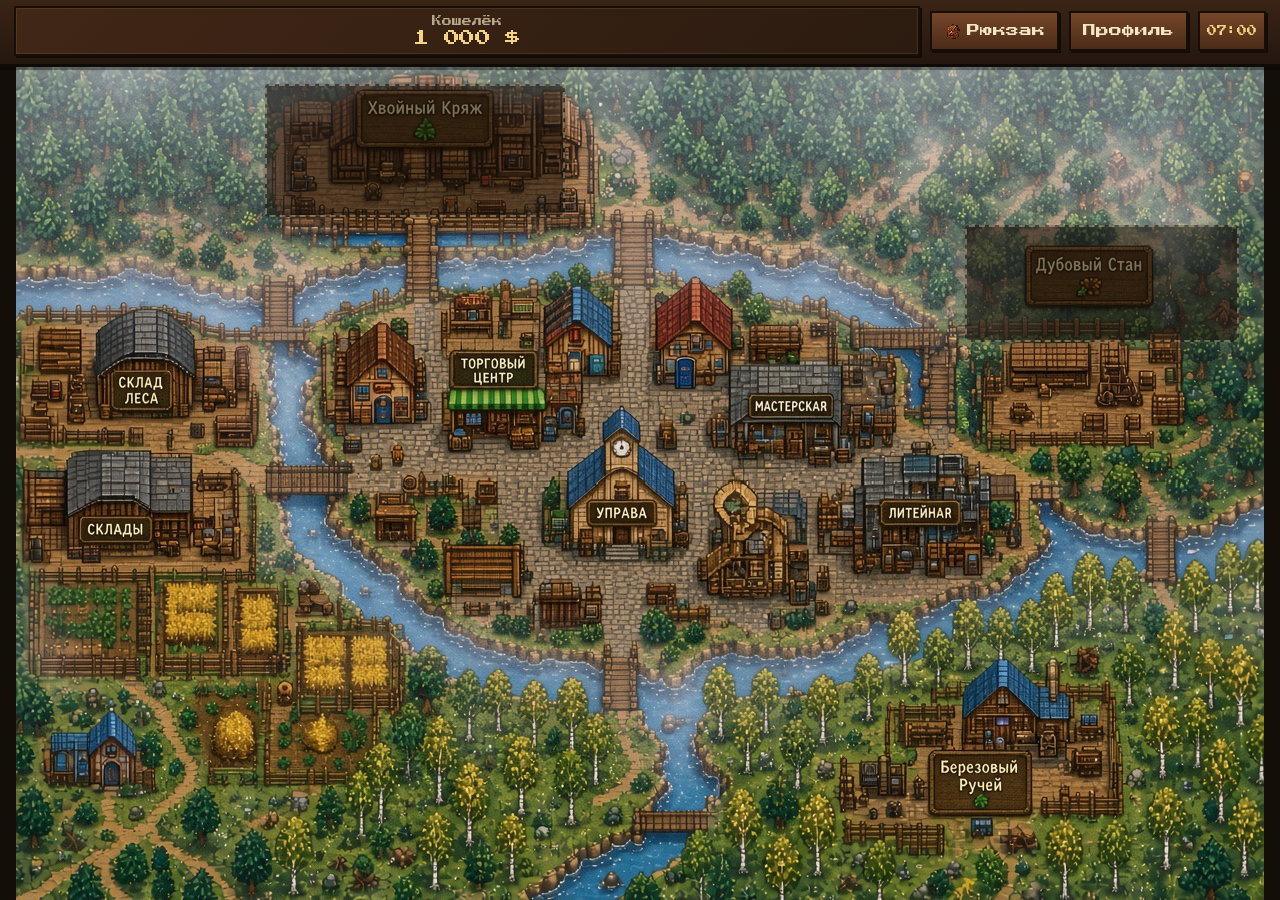
==== game.html @ 9444b5e1 "Add files via upload" ====
<!DOCTYPE html>
<html lang="ru">
<head>
  <meta charset="utf-8">
  <meta name="viewport" content="width=device-width, initial-scale=1, viewport-fit=cover">
  <meta name="theme-color" content="#0b140e">
  <link rel="stylesheet" href="style.css">
  <title>Карта — Timber Town</title>
  <style>
    /* Карта всегда вписывается в доступную область экрана без прокрутки.
       #world сохраняет aspect-ratio 3:2, а координаты hotspot масштабируются вместе с ним. */
    body[data-screen="map"] #map {
      overflow: hidden;
      padding: 0;
      min-width: 0;
      min-height: 0;
    }

    body[data-screen="map"] #world {
      width: min(100%, calc(100cqh * 1.5));
      height: auto;
      max-width: none;
      max-height: none;
      flex: 0 0 auto;
      aspect-ratio: 3 / 2;
    }

    body[data-screen="map"] #world img {
      object-fit: contain;
    }

    body[data-screen="map"] #world a {
      -webkit-tap-highlight-color: transparent;
      touch-action: manipulation;
    }

    body[data-screen="map"] #world a:focus-visible {
      outline: 3px solid var(--gold);
      outline-offset: 2px;
      z-index: 2;
    }

    /* Заблокированные локации: клик доходит до обработчика,
       но визуально помечены как недоступные. */
    #world a[data-spot="pine"],
    #world a[data-spot="oak"] {
      pointer-events: auto;
      cursor: not-allowed;
    }

    /* Оверлей «Закрыто» — не перехватывает клики, но визуально
       предупреждает, что локация недоступна. */
    #world a[data-spot="pine"]::after,
    #world a[data-spot="oak"]::after {
      content: "";
      position: absolute;
      inset: 0;
      display: flex;
      align-items: center;
      justify-content: center;
      font-family: var(--pixel);
      color: var(--cream);
      background: rgba(20, 14, 9, 0.55);
      border: 2px dashed rgba(244, 231, 200, 0.35);
      border-radius: 4px;
      text-shadow: 0 1px 0 var(--ink), 0 0 6px rgba(0, 0, 0, 0.8);
      pointer-events: none;
    }

    #world a[data-spot="pine"]:focus-visible::after,
    #world a[data-spot="oak"]:focus-visible::after {
      background: rgba(20, 14, 9, 0.72);
      border-color: var(--gold);
    }
  </style>
</head>
<body data-screen="map">
  <header id="hud">
    <p id="wallet"><span>Кошелёк</span> <data id="money" value="1000">1 000$</data></p>
    <button type="button" id="open-inventory" aria-haspopup="dialog" aria-controls="inventory"><img class="hud-icon" src="Backpack.jpeg" alt="" aria-hidden="true" onerror="this.hidden=true"> <span>Рюкзак</span></button>
    <a href="profile.html" id="open-profile">Профиль</a>
    <p id="clock"><time id="game-time" datetime="07:00">07:00</time></p>
  </header>
  <div id="toasts" aria-live="polite"></div>
  <template id="toast-template">
    <article class="toast" data-type="good">
      <p class="toast-text"></p>
      <button type="button" class="toast-close">Закрыть</button>
    </article>
  </template>
  <div id="processing" hidden role="alertdialog" aria-modal="true" aria-labelledby="processing-title">
    <p id="processing-title">Обработка...</p>
    <p id="processing-action"></p>
    <p id="processing-warning">НЕ ВЫХОДИТЕ ИЗ ИГРЫ, ПОКА ИДЁТ ОБРАБОТКА, ИНАЧЕ ДЕЙСТВИЕ НЕ СОХРАНИТСЯ</p>
  </div>
  <dialog id="inventory" aria-labelledby="inventory-title">
    <h2 id="inventory-title">Рюкзак</h2>
    <p id="inventory-empty">Пусто. Топоры продают в торговом центре.</p>
    <ul id="inventory-list"></ul>
    <button type="button" id="close-inventory">Закрыть</button>
  </dialog>
  <template id="axe-stack">
    <li data-rarity="" data-durability="">
      <span class="axe-name"></span>
      <span class="axe-count"></span>
      <span class="axe-durability"></span>
    </li>
  </template>
  <main id="map" aria-label="Тимбер-Таун">
    <h1 hidden>Тимбер-Таун</h1>
    <p id="period" data-period="dawn" hidden>Рассвет. День <data id="day" value="1">1</data>.</p>
    <figure id="world">
      <img id="map-dawn" src="World_map_Sunrise.jpeg" alt="Карта Тимбер-Тауна на рассвете">
      <img id="map-day" src="World_map_day.jpeg" alt="Карта Тимбер-Тауна днём" hidden>
      <img id="map-dusk" src="World_map_Sunset.jpeg" alt="Карта Тимбер-Тауна на закате" hidden>
      <img id="map-night" src="World_map_Night.jpeg" alt="Карта Тимбер-Тауна ночью" hidden>
      <a href="#" tabindex="0" aria-disabled="true" aria-label="Хвойный Кряж — закрытая территория" data-spot="pine" style="left:20%;top:2%;width:24%;height:16%"></a>
      <a href="#" tabindex="0" aria-disabled="true" aria-label="Дубовый Стан — закрытая территория" data-spot="oak" style="left:76%;top:19%;width:22%;height:14%"></a>
      <a href="sklad-lesa.html" aria-label="Склад леса" data-spot="yard" style="left:1%;top:32%;width:18%;height:16%"></a>
      <a href="sklad.html" aria-label="Склады" data-spot="wh" style="left:1%;top:51%;width:18%;height:16%"></a>
      <a href="shop.html" aria-label="Торговый центр" data-spot="shop" style="left:31%;top:33%;width:17%;height:16%"></a>
      <a href="uprava.html" aria-label="Управа" data-spot="hall" style="left:43%;top:49%;width:16%;height:18%"></a>
      <a href="master.html" aria-label="Мастерская" data-spot="ws" style="left:59%;top:35%;width:18%;height:14%"></a>
      <a href="liteynaya.html" aria-label="Литейная" data-spot="fn" style="left:71%;top:49%;width:18%;height:15%"></a>
      <a href="sawmill.html" aria-label="Берёзовый Ручей" data-spot="birch" style="left:70%;top:73%;width:22%;height:17%"></a>
    </figure>
  </main>
  <script src="https://telegram.org/js/telegram-web-app.js"></script>
  <script src="game.js" defer></script>
  <script>
    (() => {
      'use strict';

      // Заблокированные локации: перехватываем клик и показываем
      // понятный toast вместо перехода. Никакой навигации не происходит.
      document.addEventListener('click', event => {
        const locked = event.target.closest('#world a[aria-disabled="true"]');
        if (!locked) return;

        event.preventDefault();

        const label = locked.getAttribute('aria-label')
          || 'Эта локация закрыта.';
        window.TimberTown?.notify?.(label, 'error');
      });
    })();
  </script>
</body>
</html>
---- style.css ----
@import url("https://fonts.googleapis.com/css2?family=Press+Start+2P&family=Russo+One&display=swap");

:root {
  --ink: #140e09;
  --wood: #6b3e22;
  --wood-deep: #3a2415;
  --gold: #e2b657;
  --gold-light: #f4d382;
  --gold-deep: #a8853a;
  --gold-wash: rgba(226, 182, 87, 0.18);
  --cream: #f4e7c8;
  --cream-muted: #b8a98a;
  --cream-soft: #d8c9a8;
  --moss: #2f6b45;
  --moss-light: #6fbf8a;
  --common: #8a9ba8;
  --danger: #9d332c;
  --danger-ink: #e7b2ad;
  --danger-wash: rgba(157, 51, 44, 0.18);
  --rare: #3d6fbf;
  --mythic: #7a4ea3;
  --line: #2a1c12;
  --line-strong: #4a3526;
  --moss-wash: color-mix(in srgb, var(--moss) 45%, transparent);
  --cream-line: color-mix(in srgb, var(--cream) 45%, transparent);
  --scrim: color-mix(in srgb, var(--ink) 82%, transparent);
  --wood-scrim: color-mix(in srgb, var(--wood-deep) 94%, transparent);
  --pixel: "Press Start 2P", "Russo One", sans-serif;
  --ui: "Russo One", "Press Start 2P", sans-serif;
  --font-ui: "Russo One", "Press Start 2P", sans-serif;
  --fs-tiny: 10px;
  --fs-small: 12px;
  --r-sm: 6px;
  --r-md: 10px;
  --r-lg: 16px;
  --r-pill: 999px;
  --s1: 8px;
  --s2: 16px;
  --s3: 24px;
  --s4: 32px;
  --hit: 44px;
  --stroke: 3px;
  --offset: 4px;
}

*,
*::before,
*::after {
  box-sizing: border-box;
}

[hidden] {
  display: none !important;
}

html,
body {
  margin: 0;
  min-height: 100%;
  background: var(--ink);
  color: var(--cream);
  font-family: var(--pixel);
  font-size: 11px;
  line-height: 1.7;
}

img {
  image-rendering: pixelated;
  image-rendering: crisp-edges;
}

a {
  color: var(--cream);
}

button,
input,
a {
  font: inherit;
}

button,
.btn,
#play {
  min-height: 2.75rem;
  border: 3px solid var(--ink);
  background: var(--wood);
  color: var(--cream);
  box-shadow: 4px 4px 0 var(--ink);
  padding: 0.45rem 0.8rem;
  text-decoration: none;
  display: inline-flex;
  align-items: center;
  justify-content: center;
  gap: 0.4rem;
  text-align: center;
  line-height: 1.35;
  cursor: pointer;
  touch-action: manipulation;
  -webkit-tap-highlight-color: transparent;
  transition: transform 140ms ease, filter 160ms ease, background-color 180ms ease, box-shadow 140ms ease;
}

button:active:not(:disabled),
#play:active {
  transform: translate(2px, 2px);
  box-shadow: 2px 2px 0 var(--ink);
}

button:disabled {
  opacity: 0.45;
  cursor: not-allowed;
}

button:not(:disabled),
.btn,
#play {
  -webkit-tap-highlight-color: transparent;
  touch-action: manipulation;
}

button:focus-visible,
a:focus-visible,
input:focus-visible,
#world a:focus-visible {
  outline: var(--stroke) solid var(--gold);
  outline-offset: 2px;
}

#world a:focus-visible {
  background: color-mix(in srgb, var(--gold) 28%, transparent);
}

#play,
#hire,
#zone-buy-yes,
#upgrade-machine,
#pay-tax,
#sell-planks,
#start-machine,
#pay-delivery,
#stamp,
[id^="buy-"] {
  background: var(--gold);
  color: var(--ink);
}

#reset-progress,
#reset-yes,
#fire-yes,
.fire-worker,
#repair-machine {
  background: var(--danger);
  color: var(--cream);
}

input[type="number"] {
  min-height: 2.75rem;
  width: 100%;
  border: 3px solid var(--ink);
  background: var(--ink);
  color: var(--cream);
  padding: 0.4rem 0.7rem;
}

h1,
h2,
#tip,
#processing-title {
  font-family: var(--pixel);
  font-weight: 400;
  letter-spacing: 0;
}

h1 {
  margin: 0;
  font-size: 14px;
  line-height: 1.6;
  color: var(--gold);
}

h2 {
  margin: 0;
  font-size: 11px;
  line-height: 1.7;
  color: var(--gold);
}

p {
  margin: 0;
}

data {
  color: var(--gold);
}

/* === Скины работников === */
.worker-portrait {
  display: block;
  width: 64px;
  height: 64px;
  object-fit: cover;
  object-position: center;
  background: var(--wood-deep);
  border: 2px solid var(--ink);
  border-radius: var(--s1);
  flex-shrink: 0;
  image-rendering: pixelated;
  image-rendering: crisp-edges;
}

.worker-portrait.small {
  width: 48px;
  height: 48px;
}

.worker-portrait.img-fallback {
  image-rendering: auto;
}

/* === Иконки топоров === */
.axe-icon {
  display: inline-block;
  width: 32px;
  height: 32px;
  object-fit: contain;
  object-position: center;
  image-rendering: pixelated;
  image-rendering: crisp-edges;
  flex-shrink: 0;
  vertical-align: middle;
}

.axe-icon.small {
  width: 20px;
  height: 20px;
}

.axe-icon.img-fallback {
  image-rendering: auto;
}

/* Рюкзак */
#inventory-list {
  display: flex;
  flex-direction: column;
  gap: 0.5rem;
  margin: 0;
  padding: 0;
  list-style: none;
}

#inventory-list > li {
  display: flex;
  align-items: center;
  gap: 10px;
  padding: 0.5rem 0.7rem;
  background: var(--ink);
  border: 2px solid var(--wood);
  border-radius: var(--s1);
}

#inventory-list > li > .axe-name {
  flex: 1 1 auto;
}

#inventory-list > li > .axe-count,
#inventory-list > li > .axe-durability {
  color: var(--gold);
  font-size: 0.9em;
  white-space: nowrap;
}

/* Каталог магазина */
#axe-catalog > li {
  display: grid;
  grid-template-columns: 56px 1fr;
  grid-template-areas:
    "icon name"
    "icon desc"
    "btn  btn";
  gap: 6px 12px;
  align-items: start;
}

#axe-catalog > li > .axe-icon {
  grid-area: icon;
  width: 56px;
  height: 56px;
  align-self: start;
}

#axe-catalog > li > h2 {
  grid-area: name;
  margin: 0;
}

#axe-catalog > li > p {
  grid-area: desc;
  margin: 0;
}

#axe-catalog > li > button {
  grid-area: btn;
  justify-self: start;
}

/* Мастерская: сломанные топоры */
#broken-axes > li {
  display: grid;
  grid-template-columns: 40px 1fr auto;
  grid-template-areas:
    "icon name  btn"
    "icon owner btn";
  gap: 4px 12px;
  align-items: center;
}

#broken-axes > li > .axe-icon {
  grid-area: icon;
  width: 40px;
  height: 40px;
}

#broken-axes > li > .axe-name {
  grid-area: name;
  margin: 0;
}

#broken-axes > li > .axe-owner {
  grid-area: owner;
  margin: 0;
  color: var(--cream-muted);
  font-size: 0.85em;
}

#broken-axes > li > .repair-axe {
  grid-area: btn;
  align-self: center;
}

/* Топор в карточке работника */
#profile-crew .worker-axe {
  display: flex;
  align-items: center;
  gap: 6px;
  margin: 0;
}

/* === Статистика: единые карточки ===
   Inline в uprava.html / sklad.html переопределяют flex-базис и размер
   шрифта для своих секций — это ожидаемо. */
.stat-row {
  display: flex;
  flex-wrap: wrap;
  gap: 8px;
}

.stat {
  flex: 1 1 calc(33% - 6px);
  min-width: 110px;
  padding: 10px 12px;
  background: rgba(0, 0, 0, 0.28);
  border: 1px solid var(--line);
  border-left: 3px solid var(--gold);
  border-radius: var(--s1);
}

.stat-label {
  display: block;
  font-size: 0.7em;
  letter-spacing: 0.04em;
  text-transform: uppercase;
  color: var(--cream-muted);
  line-height: 1.3;
}

.stat-value {
  display: block;
  margin-top: 4px;
  font-family: var(--pixel);
  font-size: 14px;
  color: var(--gold);
  line-height: 1.2;
}

/* === Брёвна по качеству === */
#log-piles {
  display: flex;
  flex-direction: column;
  gap: 6px;
  margin: 0;
  padding: 0;
  list-style: none;
}

#log-piles li {
  display: flex;
  justify-content: space-between;
  align-items: center;
  padding: 0.4rem 0.7rem;
  background: rgba(0, 0, 0, 0.28);
  border: 1px solid var(--line);
  border-left: 3px solid var(--line-strong);
  border-radius: var(--s1);
  font-size: 0.9em;
}

#log-piles li:nth-child(1) { border-left-color: #6b7a5e; }
#log-piles li:nth-child(2) { border-left-color: var(--common); }
#log-piles li:nth-child(3) { border-left-color: var(--moss-light); }
#log-piles li:nth-child(4) { border-left-color: var(--rare); }
#log-piles li:nth-child(5) { border-left-color: var(--gold); }

.quality-odds,
.axe-choices {
  margin: 0;
  padding: 0;
  list-style: none;
}

#hud {
  position: sticky;
  top: 0;
  z-index: 20;
  display: flex;
  flex-wrap: nowrap;
  align-items: center;
  gap: clamp(3px, 0.7vw, 8px);
  min-height: 54px;
  padding: max(0.32rem, env(safe-area-inset-top)) 0.42rem 0.32rem;
  background: var(--wood-deep);
  box-shadow: 0 4px 0 var(--ink);
}

#hud p {
  margin: 0;
  font-size: 10px;
  line-height: 1.6;
  white-space: nowrap;
}

#wallet {
  display: flex;
  flex: 1 1 auto;
  align-items: center;
  justify-content: space-between;
  gap: clamp(4px, 1vw, 10px);
  min-width: 0;
  overflow: hidden;
  padding: 0.3rem 0.48rem;
  border: 2px solid var(--ink);
  font-size: clamp(8px, 2.2vw, 10px);
  line-height: 1.1;
  white-space: nowrap;
}

#wallet > span {
  flex: 0 0 auto;
  color: var(--cream-muted);
}

#money {
  display: inline-block;
  flex: 0 1 auto;
  min-width: 0;
  overflow: visible;
  font-size: clamp(10px, 3.1vw, 15px);
  line-height: 1.1;
  text-align: right;
  white-space: nowrap;
  letter-spacing: -0.035em;
}

#open-inventory,
#open-profile {
  display: inline-flex;
  flex: 0 0 auto;
  align-items: center;
  justify-content: center;
  gap: 4px;
  min-height: 42px;
  height: 42px;
  border: var(--stroke) solid var(--ink);
  background: var(--wood);
  color: var(--cream);
  box-shadow: 3px 3px 0 var(--ink);
  padding: 0.25rem 0.45rem;
  text-decoration: none;
  font-size: clamp(8px, 2.1vw, 10px);
  line-height: 1.15;
  vertical-align: middle;
  white-space: nowrap;
}

#open-profile { align-self: center; text-align: center; }
.hud-icon { width: 19px; height: 19px; object-fit: contain; image-rendering: pixelated; flex: 0 0 auto; }
#open-inventory > span, #open-profile { transform: none; }
#clock { flex: 0 0 auto; min-width: 48px; text-align: center; }

#clock {
  padding: 0.35rem 0.4rem;
  border: 2px solid var(--ink);
  font-family: var(--pixel);
  font-size: 0.5rem;
  line-height: 1.45;
  text-align: right;
}

#boot {
  position: relative;
  min-height: 100dvh;
}

#boot h1 {
  position: absolute;
  width: 1px;
  height: 1px;
  overflow: hidden;
  clip: rect(0 0 0 0);
}

#boot-art {
  position: absolute;
  inset: 0;
  width: 100%;
  height: 100%;
  object-fit: cover;
  object-position: center 35%;
}

body[data-screen="boot"]::after {
  content: "";
  position: fixed;
  z-index: 1;
  right: 0;
  bottom: 0;
  left: 0;
  height: calc(8.6rem + env(safe-area-inset-bottom));
  background: var(--wood-scrim);
}

#load-bar,
#tip,
#play {
  position: fixed;
  z-index: 2;
  left: 50%;
  width: min(28rem, calc(100% - 32px));
  translate: -50% 0;
}

#play:active {
  translate: calc(-50% + 2px) 2px;
  transform: none;
}

#load-bar {
  bottom: calc(7.5rem + env(safe-area-inset-bottom));
  height: 1rem;
  border: 3px solid var(--ink);
  background: var(--ink);
  appearance: none;
}

#load-bar::-webkit-progress-bar {
  background: var(--ink);
}

#load-bar::-webkit-progress-value {
  background: var(--gold);
}

#load-bar::-moz-progress-bar {
  background: var(--gold);
}

#tip {
  bottom: calc(4.6rem + env(safe-area-inset-bottom));
  margin: 0;
  font-size: 10px;
  line-height: 1.7;
  text-align: center;
}

#play {
  bottom: calc(0.8rem + env(safe-area-inset-bottom));
}

body[data-screen="map"] {
  height: 100dvh;
  overflow: hidden;
  display: flex;
  flex-direction: column;
}

body[data-screen="map"] #map {
  position: relative;
  container-type: size;
  flex: 1;
  min-height: 0;
  display: flex;
  align-items: center;
  justify-content: center;
  margin: 0;
  background: var(--ink);
}

#world {
  position: relative;
  aspect-ratio: 3 / 2;
  width: min(100%, calc(100cqh * 3 / 2));
  margin: 0;
}

#world img {
  position: absolute;
  inset: 0;
  width: 100%;
  height: 100%;
  object-fit: contain;
}

#world a {
  position: absolute;
  display: block;
}

body[data-screen="map"] #toasts,
body[data-screen="map"] #processing,
body[data-screen="map"] #inventory {
  z-index: 30;
}

main:not(#boot):not(#map) {
  display: flex;
  flex-direction: column;
  width: min(72rem, 100%);
  margin: 0 auto;
  padding-bottom: max(1.5rem, env(safe-area-inset-bottom));
}

main:not(#boot):not(#map) > img {
  order: -1;
  width: 100%;
  height: min(46vw, 22rem);
  object-fit: cover;
  object-position: center;
  border-bottom: 4px solid var(--ink);
}

main:not(#boot):not(#map) > p:first-child {
  display: flex;
  align-items: center;
  gap: 0.75rem;
  padding: 0.75rem;
  background: var(--wood-deep);
  border-bottom: 4px solid var(--ink);
}

main:not(#boot):not(#map) > p:first-child a,
main:not(#boot):not(#map) nav a,
#crew a {
  color: var(--cream);
  text-decoration: none;
  border: 3px solid var(--ink);
  background: var(--wood);
  box-shadow: 4px 4px 0 var(--ink);
  padding: 0.45rem 0.7rem;
}

main:not(#boot):not(#map) > h1 {
  padding: 0.8rem 0.75rem 0;
}

main:not(#boot):not(#map) > nav {
  display: flex;
  flex-wrap: wrap;
  gap: 0.5rem;
  padding: 0.75rem;
}

main:not(#boot):not(#map) > p:not(:first-child),
main:not(#boot):not(#map) > section:not([hidden]),
main:not(#boot):not(#map) > form,
main:not(#boot):not(#map) > ul,
main:not(#boot):not(#map) > table,
main:not(#boot):not(#map) > button {
  margin: 0 0.75rem 0.75rem;
}

main section:not([hidden]) {
  display: flex;
  flex-direction: column;
  gap: 0.7rem;
  padding: 0.85rem;
  background: var(--wood-deep);
  border: 3px solid var(--ink);
}

/* Заголовок секции с тонкой золотой линией-разделителем */
main section:not([hidden]) > h2 {
  padding-bottom: 8px;
  border-bottom: 1px dashed var(--cream-line);
  margin-bottom: 2px;
}

main section:not([hidden]) button,
main form button,
#axe-catalog button {
  align-self: flex-start;
}

#axe-catalog,
#broken-axes,
#crew-list,
#profile-crew,
#chance-list,
#hired-list {
  display: flex;
  flex-direction: column;
  gap: 0.6rem;
  margin: 0;
  padding: 0;
  list-style: none;
}

#axe-catalog > li,
#broken-axes > li,
#crew-list > li,
#profile-crew > li,
#chance-list > li {
  padding: 0.75rem;
  background: var(--ink);
  border: 3px solid var(--ink);
  outline: 2px solid var(--wood);
}

#axe-catalog h2 {
  margin-bottom: 0.35rem;
}

#axe-catalog li[data-rarity="rare"] h2 {
  color: var(--rare);
}

#axe-catalog li[data-rarity="mythic"] h2 {
  color: var(--mythic);
}

#axe-catalog li[data-rarity="legendary"] h2 {
  color: var(--gold);
}

#zone-grid {
  display: grid;
  grid-template-columns: repeat(7, minmax(0, 1fr));
  gap: 0.3rem;
}

#zone-grid button {
  min-height: 2.5rem;
  padding: 0;
  box-shadow: none;
  background: transparent;
  border: 2px solid var(--cream-line);
  color: var(--cream);
  font-size: 0.75rem;
}

#zone-grid button[data-owned="true"] {
  background: var(--moss-wash);
  border-color: var(--moss);
  opacity: 1;
}

#machine-tiers {
  width: calc(100% - 1.5rem);
  border-collapse: collapse;
  font-size: 0.85rem;
}

#machine-tiers th,
#machine-tiers td {
  border: 2px solid var(--ink);
  padding: 0.35rem;
  text-align: left;
  background: var(--wood-deep);
}

#machine-tiers caption {
  caption-side: bottom;
  padding-top: 0.4rem;
  text-align: left;
  color: var(--gold);
  font-family: var(--pixel);
  font-size: 0.55rem;
}

#machine-queue {
  margin: 0;
  padding: 0;
  list-style: none;
  display: flex;
  flex-direction: column;
  gap: 0.45rem;
}

dialog {
  width: min(26rem, calc(100% - 1.5rem));
  max-height: calc(100dvh - 1rem);
  overflow-y: auto;
  border: 4px solid var(--ink);
  background: var(--wood-deep);
  color: var(--cream);
  padding: 1rem;
  scrollbar-width: thin;
  scrollbar-color: var(--wood) rgba(0, 0, 0, 0.3);
}

dialog::-webkit-scrollbar {
  width: 8px;
}

dialog::-webkit-scrollbar-track {
  background: rgba(0, 0, 0, 0.3);
  border-radius: 4px;
}

dialog::-webkit-scrollbar-thumb {
  background: var(--wood);
  border-radius: 4px;
}

dialog::backdrop {
  background: var(--scrim);
}

dialog h2 {
  margin-bottom: 0.7rem;
}

dialog button + button,
dialog p + button {
  margin-top: 0.55rem;
}

/* Анимация появления диалогов */
@keyframes dialog-pop-in {
  from {
    opacity: 0;
    transform: scale(0.94) translateY(6px);
  }
  to {
    opacity: 1;
    transform: scale(1) translateY(0);
  }
}

dialog[open] {
  animation: dialog-pop-in 200ms cubic-bezier(0.2, 0.8, 0.2, 1);
}

#processing:not([hidden]) {
  position: fixed;
  inset: 0;
  z-index: 50;
  display: flex;
  flex-direction: column;
  align-items: center;
  justify-content: center;
  gap: 0.8rem;
  padding: 1.5rem;
  background: var(--scrim);
  text-align: center;
}

#processing-title {
  color: var(--gold);
  font-size: 0.7rem;
}

#processing-warning {
  max-width: 22rem;
  color: var(--danger-ink);
  font-family: var(--pixel);
  font-size: 0.58rem;
  line-height: 1.7;
}

#toasts {
  position: fixed;
  top: calc(4.2rem + env(safe-area-inset-top, 0px));
  left: 0;
  right: 0;
  z-index: 40;
  display: flex;
  flex-direction: column;
  align-items: center;
  gap: 0.45rem;
  padding: 0 0.75rem;
  pointer-events: none;
}

.toast {
  pointer-events: auto;
  width: min(28rem, 100%);
  border: 4px solid var(--ink);
  background: var(--moss);
  padding: 0.7rem 0.8rem;
  text-align: left;
  box-shadow: none;
  animation: toast-slide-in 220ms cubic-bezier(0.2, 0.8, 0.2, 1);
}

.toast[data-type="bad"],
.toast[data-type="error"] {
  background: var(--danger);
}

@keyframes toast-slide-in {
  from {
    opacity: 0;
    transform: translateY(-12px) scale(0.96);
  }
  to {
    opacity: 1;
    transform: translateY(0) scale(1);
  }
}

progress.worker-carry {
  width: 100%;
  height: 0.7rem;
  border: 2px solid var(--ink);
  background: var(--ink);
}

progress.worker-carry::-webkit-progress-value {
  background: var(--moss);
}

progress.worker-carry::-moz-progress-bar {
  background: var(--moss);
}

/* Warehouse and zone-detail UX */
#log-details { margin-top: 10px; padding: 12px; background: rgba(0,0,0,.25); border: 1px solid var(--line-strong); border-radius: var(--r-md); }
#log-details[hidden] { display:none !important; }
#log-details h3 { margin: 10px 0 6px; color: var(--gold-light); font-size: 0.85rem; }
.log-quality-details { display:grid; grid-template-columns:repeat(2,minmax(0,1fr)); gap:6px; list-style:none; margin:0; padding:0; }
.log-quality-details li { display:flex; justify-content:space-between; gap:8px; padding:6px 8px; background:var(--ink); border-radius:4px; }
.log-quality-details data { color:var(--gold); }
.log-details-toggle { display:block; min-height:32px; margin-top:8px; padding:5px 8px; font-size:0.75rem; }
.warehouse-sell-actions { display:flex; flex-wrap:wrap; gap:8px; }
.warehouse-sell-actions button { flex:1 1 130px; }
.zone-detail-dialog { width:min(440px,calc(100% - 22px)); }
.zone-detail-grid { display:grid; grid-template-columns:repeat(2,minmax(0,1fr)); gap:8px; margin:12px 0 16px; }
.zone-detail-grid > div { display:flex; flex-direction:column; gap:4px; min-width:0; padding:10px; background:var(--ink); border:1px solid var(--line-strong); border-radius:var(--r-sm); }
.zone-detail-grid span { color:var(--cream-muted); font-size:0.72rem; }
.zone-detail-grid strong { color:var(--gold-light); font-size:0.9rem; overflow-wrap:anywhere; }
#machine-repair-list { display:flex; flex-direction:column; gap:8px; margin:0; padding:0; list-style:none; }
#machine-repair-list > li { padding:12px; background:var(--ink); border:1px solid var(--line-strong); border-radius:var(--r-sm); }
#machine-repair-list .empty-note { color:var(--moss-light); }
#machine-repair-list button { margin-top:8px; }
.operator-list { display:flex; flex-direction:column; gap:8px; margin:0; padding:0; list-style:none; }
.operator-card { display:flex; gap:10px; align-items:center; padding:10px; background:var(--ink); border:1px solid var(--line); border-radius:var(--r-sm); }

/* === Hover-эффекты только для десктопа ===
   @media (hover: hover) отсекает тач-устройства, чтобы после
   касания не оставалось «залипшего» :hover. */
@media (hover: hover) {
  button:not(:disabled):hover,
  .btn:hover,
  #play:hover {
    filter: brightness(1.08);
  }

  #world a:hover {
    background: color-mix(in srgb, var(--gold) 18%, transparent);
  }
}

@media (max-width: 500px) {
  #machine-tiers {
    font-size: 0.68rem;
  }

  #machine-tiers th,
  #machine-tiers td {
    padding: 0.22rem;
  }

  #axe-catalog > li {
    grid-template-columns: 44px 1fr;
  }

  #axe-catalog > li > .axe-icon {
    width: 44px;
    height: 44px;
  }

  .stat {
    flex: 1 1 calc(50% - 4px);
  }
}

@media (max-width: 359px) {
  #hud {
    gap: 0.3rem;
    padding-left: 0.3rem;
    padding-right: 0.3rem;
  }

  #hud p {
    font-size: 9px;
  }

  #money {
    font-size: 13px;
  }

  #open-inventory,
  #open-profile {
    padding: 0.3rem 0.45rem;
    font-size: 9px;
    min-height: 2.4rem;
  }

  #clock {
    padding: 0.25rem 0.3rem;
    font-size: 0.45rem;
  }
}

@media (min-width: 800px) {
  main:not(#boot):not(#map) {
    display: grid;
    grid-template-columns: minmax(0, 1.15fr) minmax(20rem, 0.9fr);
    align-items: start;
  }

  main:not(#boot):not(#map) > img {
    position: sticky;
    top: 0;
    height: 100dvh;
    max-height: 100dvh;
    grid-row: 1 / -1;
    border-bottom: 0;
    border-right: 4px solid var(--ink);
  }

  main:not(#boot):not(#map) > p:first-child,
  main:not(#boot):not(#map) > h1,
  main:not(#boot):not(#map) > nav,
  main:not(#boot):not(#map) > p,
  main:not(#boot):not(#map) > section,
  main:not(#boot):not(#map) > form,
  main:not(#boot):not(#map) > ul,
  main:not(#boot):not(#map) > table,
  main:not(#boot):not(#map) > button {
    grid-column: 2;
  }
}

@media (prefers-reduced-motion: reduce) {
  button,
  #play {
    transition: none;
  }

  .toast,
  dialog[open] {
    animation-duration: 0.001ms !important;
  }
  *, *::before, *::after { scroll-behavior: auto !important; transition-duration: 0.001ms !important; }
}

/* === Timber Town UI polish: compact HUD, MMO-style inventory and full-screen map === */
#hud {
  display: grid;
  grid-template-columns: minmax(0, 1fr) auto auto auto;
  gap: clamp(4px, 1.4vw, 10px);
  align-items: center;
  padding: max(6px, env(safe-area-inset-top)) clamp(6px, 2vw, 14px) 8px;
  background: linear-gradient(180deg, #3a2415, #24170f);
  border-bottom: 3px solid #100b07;
  box-shadow: 0 3px 0 rgba(0,0,0,.35);
}
#hud p { margin: 0; }
#wallet {
  display: flex;
  align-items: center;
  justify-content: space-between;
  gap: clamp(4px, 1vw, 10px);
  min-width: 0;
  padding: 7px clamp(6px, 1.6vw, 12px);
  border: 2px solid #160e08;
  background: linear-gradient(135deg, #402716, #2c1b10);
  box-shadow: inset 0 0 0 1px rgba(226,182,87,.12), 2px 2px 0 #120b07;
  font-size: clamp(8px, 2.1vw, 11px) !important;
  line-height: 1.2 !important;
  white-space: nowrap;
}
#money {
  display: inline-block;
  flex: 0 1 auto;
  min-width: 0;
  overflow: visible;
  text-overflow: clip;
  white-space: nowrap;
  font-size: clamp(8px, 2.5vw, 15px);
  line-height: 1.15;
  color: var(--gold-light);
  font-variant-numeric: tabular-nums;
  letter-spacing: -.035em;
}
#open-inventory, #open-profile, #clock {
  min-width: 0;
  min-height: 38px;
  height: auto;
  padding: 6px clamp(5px, 1.5vw, 11px);
  border: 2px solid #160e08;
  background: linear-gradient(180deg, #754628, #4b2b18);
  box-shadow: 2px 2px 0 #120b07;
  color: var(--cream);
  font-size: clamp(8px, 2vw, 10px);
  line-height: 1.2;
  text-align: center;
  text-decoration: none;
  white-space: nowrap;
}
#clock { display:flex; align-items:center; justify-content:center; padding-inline:7px; color:var(--gold-light); }

/* Inventory is a grid of persistent slots, inspired by modern MMO bags. */
#inventory {
  width: min(94vw, 540px);
  max-width: 94vw;
  max-height: min(84dvh, 760px);
  padding: clamp(12px, 3vw, 22px);
  background: linear-gradient(145deg, #3a281a, #21170f 72%);
  border: 3px solid #100b07;
  box-shadow: 0 0 0 2px #76502e, 0 16px 50px rgba(0,0,0,.7);
  color: var(--cream);
}
#inventory::backdrop { background: rgba(7,10,7,.78); backdrop-filter: blur(3px); }
#inventory h2 { margin: 0 0 8px; color:var(--gold-light); font-size:clamp(12px,3vw,17px); }
#inventory-empty { margin: 0 0 10px; color:var(--cream-muted); font-size:10px; }
#inventory-list {
  display: grid;
  grid-template-columns: repeat(4, minmax(0, 1fr));
  gap: 6px;
  max-height: min(60dvh, 560px);
  overflow-y: auto;
  padding: 4px 4px 8px;
}
#inventory-list > li {
  position: relative;
  display: flex;
  flex-direction: column;
  align-items: center;
  justify-content: flex-start;
  gap: 3px;
  min-width: 0;
  min-height: 94px;
  padding: 7px 3px 5px;
  border: 2px solid #100b07;
  border-radius: 3px;
  background: linear-gradient(145deg, #2d2117, #1c140e);
  box-shadow: inset 0 0 0 1px rgba(255,255,255,.035);
}
#inventory-list > li[data-rarity="common"] { border-color:#514b40; }
#inventory-list > li[data-rarity="rare"] { border-color:#3d6fbf; box-shadow: inset 0 0 0 1px rgba(61,111,191,.28); }
#inventory-list > li[data-rarity="legendary"] { border-color:#b27b38; box-shadow: inset 0 0 0 1px rgba(226,182,87,.3); }
#inventory-list > li[data-rarity="mythic"] { border-color:#8a59b7; box-shadow: inset 0 0 0 1px rgba(138,89,183,.32); }
#inventory-list > li.inventory-empty-slot { border: 2px solid #100b07; background: rgba(8,7,5,.25); box-shadow: inset 0 0 0 1px rgba(255,255,255,.025); }
#inventory-list .axe-icon { display:block; width:42px; height:42px; object-fit:contain; image-rendering:pixelated; }
#inventory-list .axe-name { width:100%; flex:0 0 auto; font-size:7px; line-height:1.5; text-align:center; overflow-wrap:anywhere; }
#inventory-list .axe-count { position:absolute; top:2px; right:4px; color:var(--gold-light); font-size:9px; }
#inventory-list .axe-durability { margin-top:auto; color:var(--cream-muted); font-size:7px; line-height:1.4; }
#inventory > #close-inventory { width:100%; margin-top:12px; }

/* Map keeps its original 3:2 proportions: no distortion. On portrait phones it fits width; on landscape screens it grows to available height. */
body[data-screen="map"] #map { width:100%; height:100%; }
body[data-screen="map"] #world { width:min(100%, calc(100cqh * 1.5)); height:auto; max-width:none; max-height:none; aspect-ratio:3 / 2; flex:0 0 auto; }
body[data-screen="map"] #world img { width:100%; height:100%; object-fit:contain; }
body[data-screen="map"] #world { overflow:hidden; }

/* Compact wallet: keep the full balance on one line without truncation. */
#hud { gap: clamp(4px, 1.5vw, 10px); }
#wallet { flex: 1 1 0; min-width: 0; display:flex; flex-direction:column; justify-content:center; gap:2px; }
#wallet > span { font-size:clamp(7px, 2vw, 10px); }
#money { display:block; font-size:clamp(10px, 3.2vw, 16px); letter-spacing:-0.04em; overflow:visible; text-overflow:clip; white-space:nowrap; font-variant-numeric:tabular-nums; }
#open-inventory, #open-profile { padding-inline:clamp(6px, 2vw, 12px); font-size:clamp(9px, 2.6vw, 13px); }

/* Event zone tags and worker zone picker */
#zone-grid button[data-event="rotten"] { border-color:#8d9a75; box-shadow:inset 0 0 0 2px #8d9a75; }
#zone-grid button[data-event="empty"] { border-color:#77716a; box-shadow:inset 0 0 0 2px #77716a; opacity:.75; }
#zone-grid button[data-event="ideal"] { border-color:#e2b657; box-shadow:inset 0 0 0 2px #e2b657, 0 0 10px #e2b65755; }
.worker-zone-select { width:100%; min-height:36px; margin-top:6px; background:var(--ink); color:var(--cream); border:1px solid var(--gold); border-radius:4px; padding:5px; }
#operator-list { display:grid; gap:6px; padding-left:20px; }
#inventory-list { display:grid; grid-template-columns:repeat(4,minmax(0,1fr)); gap:7px; }
#inventory-list > li { position:relative; min-width:0; min-height:94px; display:flex; flex-direction:column; align-items:center; justify-content:flex-start; gap:3px; padding:7px 4px; }
#inventory-list > li.inventory-empty-slot { min-height:94px; }
#inventory-list > li.inventory-secret-log { border-color:#6e9b73; background:linear-gradient(145deg,#1c3422,#111b13); }
@media (max-width:360px) { #hud { gap:3px; } #open-profile,#open-inventory { padding-inline:5px; } #money { font-size:10px; } #inventory-list { grid-template-columns:repeat(3,minmax(0,1fr)); } }

/* Sawmill becomes a single game-like dashboard rather than a row of anchor tabs. */
body[data-screen="sawmill"] main#sawmill > nav[aria-label="Разделы лесопилки"] { display:none !important; }
body[data-screen="sawmill"] main#sawmill { gap: 12px; padding: 0 10px 28px; }
body[data-screen="sawmill"] main#sawmill > p:first-child { order: -3; margin:0 -10px; padding:10px 14px; background:linear-gradient(90deg,#2c1b10,#4b2d19); border-bottom:2px solid #140e09; }
body[data-screen="sawmill"] main#sawmill > p:first-child a { min-height:36px; padding:6px 12px; }
body[data-screen="sawmill"] main#sawmill > h1 { order:-2; margin:0 -10px; padding:8px 14px 12px; background:#2b1b10; color:var(--gold-light); font-size:clamp(14px,3.4vw,20px); }
body[data-screen="sawmill"] main#sawmill > img { order:-1; height:clamp(120px,27vw,230px); object-position:center 46%; border:2px solid #160e08; border-radius:4px; }
body[data-screen="sawmill"] #safe,
body[data-screen="sawmill"] #crew,
body[data-screen="sawmill"] #stats,
body[data-screen="sawmill"] #zones { margin:0; padding:14px; border:2px solid #140e09; background:linear-gradient(145deg,rgba(66,43,26,.94),rgba(31,22,15,.98)); box-shadow:4px 4px 0 #100b07; border-radius:4px; }
body[data-screen="sawmill"] #safe h2,
body[data-screen="sawmill"] #crew h2,
body[data-screen="sawmill"] #stats h2,
body[data-screen="sawmill"] #zones h2 { margin:0 0 12px; padding-bottom:8px; border-bottom:1px solid rgba(226,182,87,.35); color:var(--gold-light); font-size:clamp(11px,2.8vw,15px); }
body[data-screen="sawmill"] #safe .safe-balances { grid-template-columns:repeat(2,minmax(0,1fr)); }
body[data-screen="sawmill"] #crew-list { display:grid; grid-template-columns:repeat(auto-fit,minmax(min(100%,220px),1fr)); gap:8px; padding:0; list-style:none; }
body[data-screen="sawmill"] #crew-list > li { min-width:0; }
body[data-screen="sawmill"] #stats .stat-row { gap:8px; }
@media (max-width:380px) {
  #hud { grid-template-columns:minmax(0,1fr) auto auto; }
  #clock { grid-column:2 / 4; grid-row:2; min-height:25px; }
  #wallet { grid-row:1 / 3; }
  #inventory-list { grid-template-columns:repeat(3,minmax(0,1fr)); }
  body[data-screen="sawmill"] #safe .safe-balances { grid-template-columns:1fr; }
}

.operator-card { display:flex; align-items:center; gap:10px; padding:10px; border:1px solid var(--line); background:linear-gradient(135deg,rgba(88,58,32,.55),rgba(15,18,13,.9)); border-radius:6px; list-style:none; }
.operator-card .worker-portrait { width:42px; height:42px; object-fit:cover; border:1px solid var(--gold); }
.operator-card p { margin:3px 0 0; color:var(--cream-muted); font-size:.8em; }
.event-zone-legend { padding:10px; border-left:3px solid var(--gold); background:rgba(226,182,87,.08); line-height:1.5; }
.secret-log-icon { display:grid; place-items:center; width:42px; height:42px; font-size:28px; color:#9bd5a4; text-shadow:0 0 12px #7cdb8c88; }
#zone-grid button[data-wood="pine"] { background-image:linear-gradient(135deg,#25402b,#15271a); }
#zone-grid button[data-wood="oak"] { background-image:linear-gradient(135deg,#624222,#342315); }
#zone-grid button[data-wood="birch"] { background-image:linear-gradient(135deg,#b7a97d,#61583e); }

.machine-list { display:grid; gap:8px; padding:0; list-style:none; }
.machine-card { padding:12px; background:linear-gradient(145deg,#392519,#17140f); border:1px solid var(--line); border-left:3px solid var(--gold); border-radius:5px; }
.machine-card p { margin:5px 0 9px; color:var(--cream-soft); font-size:.82em; line-height:1.5; }
.machine-actions { display:flex; flex-wrap:wrap; gap:7px; }
.machine-actions button { min-height:38px; flex:1 1 130px; font-size:.8em; }

.wood-stock-grid { display:grid; grid-template-columns:repeat(3,minmax(0,1fr)); gap:7px; }
.wood-stock-card { display:flex; flex-direction:column; gap:5px; padding:10px 7px; text-align:center; font-size:.78em; border:1px solid var(--line); border-radius:5px; background:#241a11; }
.wood-stock-card data { color:var(--gold-light); font-family:var(--pixel); font-size:1.1em; }
.wood-birch { border-top:3px solid #c4b58b; } .wood-pine { border-top:3px solid #5e9864; } .wood-oak { border-top:3px solid #a87342; }
@media(max-width:360px){ .wood-stock-grid { gap:4px; } .wood-stock-card { padding:8px 3px; font-size:.7em; } }

@media (max-width: 380px) {
  #hud { gap: 3px; padding-left: 4px; padding-right: 4px; }
  #wallet { padding: 0.25rem 0.3rem; }
  #open-inventory, #open-profile { padding: 0.2rem 0.32rem; min-height: 39px; height: 39px; }
  .hud-icon { width: 16px; height: 16px; }
  #clock { min-width: 42px; padding: 0.2rem; }
}


/* Final compact HUD alignment: keep anchor text vertically centered on every screen size. */
#hud { align-items: center; }
#open-inventory, #open-profile, #clock {
  box-sizing: border-box;
  align-self: center;
  display: inline-flex;
  align-items: center;
  justify-content: center;
  min-height: 40px;
  line-height: 1.25 !important;
  vertical-align: middle;
  margin: 0;
}
#open-profile { padding-top: 0.3rem; padding-bottom: 0.3rem; transform: none !important; }
#open-inventory > span { display: inline-block; line-height: 1.25; }
@media (max-width: 380px) {
  #open-inventory, #open-profile { min-height: 38px; height: 38px; }
}
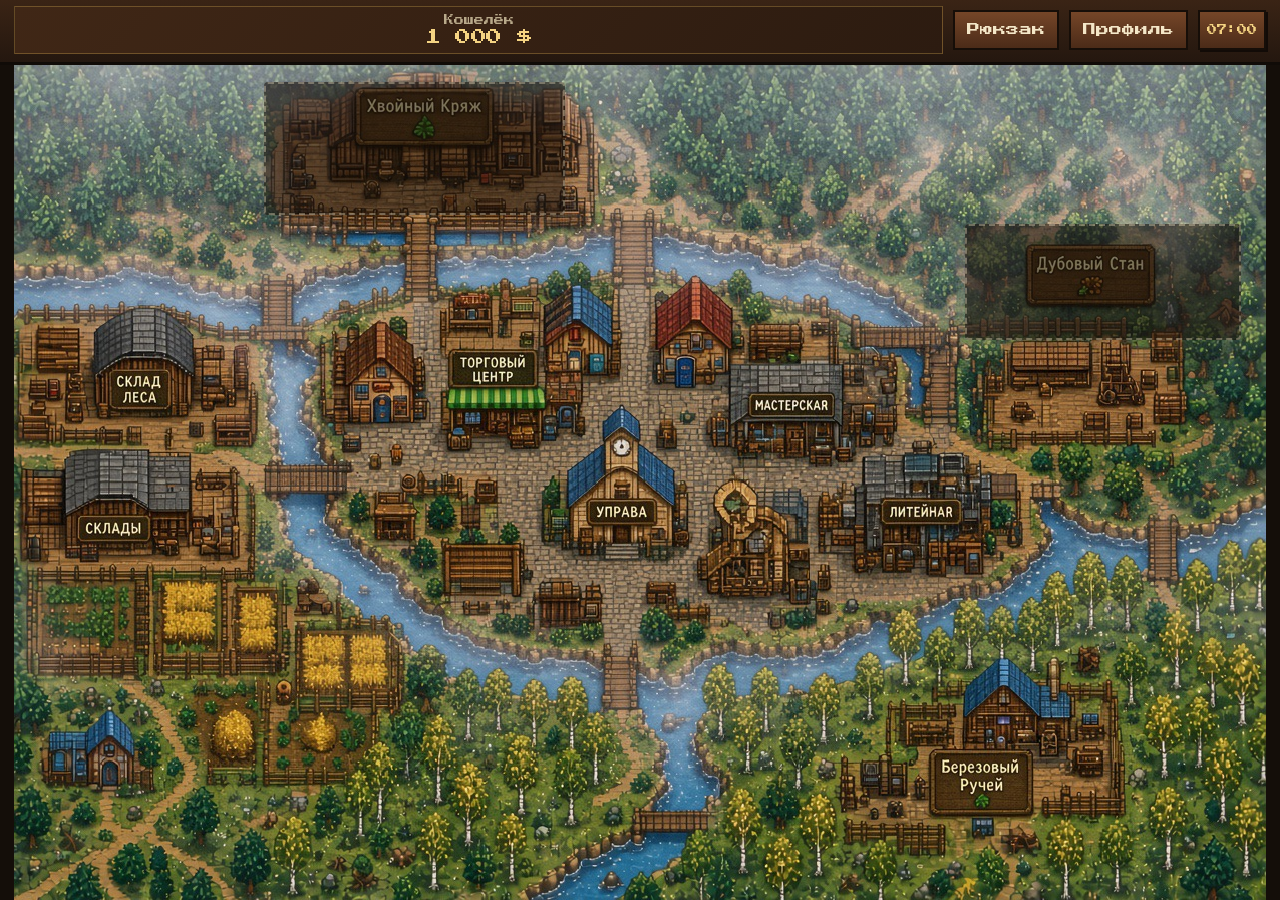
==== commit 4e37f01d: "Add files via upload" ====
--- a/game.html
+++ b/game.html
@@ -77,7 +77,7 @@
 <body data-screen="map">
   <header id="hud">
     <p id="wallet"><span>Кошелёк</span> <data id="money" value="1000">1 000$</data></p>
-    <button type="button" id="open-inventory" aria-haspopup="dialog" aria-controls="inventory"><img class="hud-icon" src="Backpack.jpeg" alt="" aria-hidden="true" onerror="this.hidden=true"> <span>Рюкзак</span></button>
+    <button type="button" id="open-inventory" aria-haspopup="dialog" aria-controls="inventory"><span>Рюкзак</span></button>
     <a href="profile.html" id="open-profile">Профиль</a>
     <p id="clock"><time id="game-time" datetime="07:00">07:00</time></p>
   </header>
--- a/style.css
+++ b/style.css
@@ -1280,3 +1280,58 @@
 @media (max-width: 380px) {
   #open-inventory, #open-profile { min-height: 38px; height: 38px; }
 }
+
+
+/* === Timber Town: premium pixel MMO + compact game workspace === */
+:root { --tt-panel: rgba(37, 27, 18, .94); --tt-panel-soft: rgba(29, 25, 17, .9); }
+/* Calm screen entrance: fade only, no sliding or layout-shifting animation. */
+@keyframes tt-soft-appear { from { opacity: 0; } to { opacity: 1; } }
+body[data-screen]:not([data-screen="boot"]) main:not(#map) {
+  animation: tt-soft-appear 160ms ease-out both;
+}
+body[data-screen]:not([data-screen="boot"]) #hud {
+  animation: tt-soft-appear 140ms ease-out both;
+}
+/* One visual surface per card: remove nested/inset frames and heavy shadows. */
+body[data-screen]:not([data-screen="boot"]) main:not(#map) > section,
+body[data-screen]:not([data-screen="boot"]) main:not(#map) > form,
+body[data-screen]:not([data-screen="boot"]) main:not(#map) > ul,
+body[data-screen]:not([data-screen="boot"]) .machine-card,
+body[data-screen]:not([data-screen="boot"]) .operator-card,
+body[data-screen]:not([data-screen="boot"]) .wood-stock-card,
+body[data-screen]:not([data-screen="boot"]) .zone-detail-grid > div {
+  box-shadow: none;
+}
+body[data-screen]:not([data-screen="boot"]) main:not(#map) > section {
+  border-width: 1px;
+  border-color: rgba(226, 182, 87, .22);
+  background: linear-gradient(145deg, rgba(57, 39, 24, .94), rgba(29, 24, 17, .96));
+}
+body[data-screen]:not([data-screen="boot"]) main:not(#map) > section > section,
+body[data-screen]:not([data-screen="boot"]) main:not(#map) > section > div {
+  box-shadow: none;
+}
+#hud { box-shadow: none; }
+#wallet { box-shadow: none; border-width: 1px; border-color: rgba(226, 182, 87, .3); }
+#open-inventory, #open-profile { box-shadow: none; }
+#open-inventory { gap: 0; }
+#open-inventory .hud-icon { display: none !important; }
+button, a, input, select { -webkit-tap-highlight-color: transparent; }
+button, a[role="button"] { transition: background-color 140ms ease, border-color 140ms ease, filter 140ms ease, opacity 140ms ease; }
+button:active, a[role="button"]:active { transform: none; filter: brightness(1.12); }
+@media (prefers-reduced-motion: reduce) {
+  body[data-screen]:not([data-screen="boot"]) main:not(#map),
+  body[data-screen]:not([data-screen="boot"]) #hud { animation: none !important; }
+}
+
+/* The boot artwork must cover the actual viewport, including mobile safe-area edges. */
+body[data-screen="boot"] #boot-art {
+  position: fixed;
+  inset: 0;
+  width: 100vw;
+  height: 100dvh;
+  min-width: 100vw;
+  min-height: 100dvh;
+  object-fit: cover;
+  object-position: center center;
+}
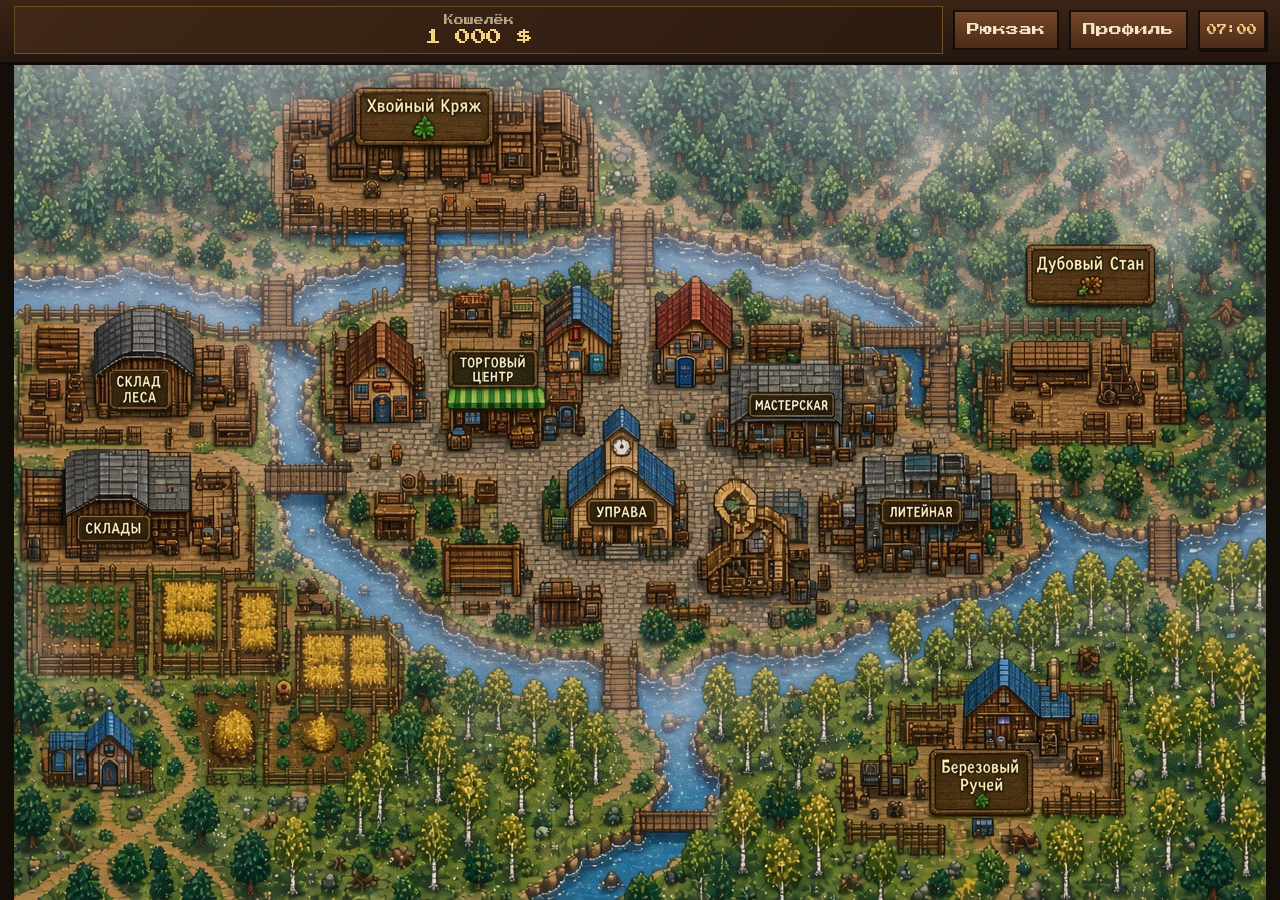
==== commit c1a40eac: "Add files via upload" ====
--- a/game.html
+++ b/game.html
@@ -2,7 +2,7 @@
 <html lang="ru">
 <head>
   <meta charset="utf-8">
-  <meta name="viewport" content="width=device-width, initial-scale=1, viewport-fit=cover">
+  <meta name="viewport" content="width=device-width, initial-scale=1, maximum-scale=1, user-scalable=no, viewport-fit=cover">
   <meta name="theme-color" content="#0b140e">
   <link rel="stylesheet" href="style.css">
   <title>Карта — Timber Town</title>
--- a/style.css
+++ b/style.css
@@ -1335,3 +1335,88 @@
   object-fit: cover;
   object-position: center center;
 }
+
+
+/* Worker management: compact filters and paginated roster for large crews. */
+.crew-filters { display:grid; grid-template-columns:repeat(auto-fit,minmax(145px,1fr)); gap:8px; margin:10px 0; }
+.crew-filters label { display:flex; flex-direction:column; gap:4px; color:var(--cream-soft); font-size:12px; }
+.crew-filters input, .crew-filters select { min-width:0; width:100%; min-height:38px; padding:7px 9px; color:var(--cream); background:var(--ink); border:1px solid var(--cream-line); border-radius:4px; }
+.crew-pagination { display:flex; align-items:center; justify-content:space-between; gap:8px; margin:8px 0 12px; }
+.crew-pagination button { min-height:36px; padding:6px 12px; }
+#crew-results, #crew-page-label { color:var(--cream-soft); font-size:12px; }
+.worker-stars { color:var(--gold-light); letter-spacing:1px; margin:2px 0; }
+.daily-costs { margin-top:8px; }
+#world a[aria-disabled="true"] { background:transparent !important; box-shadow:none !important; border:0 !important; }
+#world img { background:transparent; }
+body[data-screen="foundry"] { min-height:100dvh; background:#17130e url("liteynaya.jpeg") center center / cover fixed no-repeat; }
+body[data-screen="foundry"] #foundry { width:100%; min-height:calc(100dvh - var(--hud-height, 56px)); margin:0; padding:12px clamp(12px,3vw,28px) max(24px,env(safe-area-inset-bottom)); align-items:stretch; background:linear-gradient(180deg,rgba(13,12,10,.48),rgba(13,12,10,.84)); }
+body[data-screen="foundry"] #foundry > p:first-child { align-self:flex-start; }
+body[data-screen="foundry"] #foundry > h1 { color:var(--gold-light); text-shadow:2px 2px #16100a; }
+body[data-screen="foundry"] #foundry > #stamp-status, body[data-screen="foundry"] #foundry > p:not(:first-child) { max-width:720px; padding:10px 12px; background:rgba(16,13,10,.78); border-left:3px solid var(--gold); }
+@media (max-width:480px) { .crew-filters { grid-template-columns:1fr 1fr; } .crew-filters label:first-child { grid-column:1/-1; } }
+
+.building-guide { display:flex; align-items:center; gap:12px; max-width:760px; width:100%; margin:4px 0 12px; padding:10px 12px; background:rgba(15,13,10,.78); border-left:3px solid var(--gold); }
+.building-guide img { width:58px; height:58px; flex:0 0 58px; object-fit:cover; image-rendering:pixelated; }
+.building-guide p { margin:0; line-height:1.45; }
+body[data-screen="foundry"] .building-guide { background:rgba(15,13,10,.82); }
+
+/* Closed map locations are invisible hit areas, never dark/black buttons. */
+#world a[aria-disabled="true"],
+#world a[data-spot="pine"],
+#world a[data-spot="oak"] {
+  background: transparent !important;
+  background-color: transparent !important;
+  border: 0 !important;
+  box-shadow: none !important;
+  outline: none;
+  -webkit-appearance: none;
+  appearance: none;
+  -webkit-tap-highlight-color: transparent;
+}
+#world a[aria-disabled="true"]:hover,
+#world a[aria-disabled="true"]:active,
+#world a[data-spot="pine"]:hover,
+#world a[data-spot="pine"]:active,
+#world a[data-spot="oak"]:hover,
+#world a[data-spot="oak"]:active {
+  background: transparent !important;
+  background-color: transparent !important;
+  box-shadow: none !important;
+}
+
+/* v1.3.2: locked sawmill hit areas must remain fully transparent in Telegram/iOS. */
+#world a[data-spot="pine"], #world a[data-spot="oak"], #world a[aria-disabled="true"] {
+  background: none !important; background-color: transparent !important;
+  border: none !important; box-shadow: none !important; outline: none !important;
+  -webkit-appearance: none !important; appearance: none !important;
+}
+#world a[data-spot="pine"]::before, #world a[data-spot="pine"]::after,
+#world a[data-spot="oak"]::before, #world a[data-spot="oak"]::after,
+#world a[aria-disabled="true"]::before, #world a[aria-disabled="true"]::after {
+  content: none !important; display: none !important; background: transparent !important;
+}
+#world a[data-spot="pine"]:focus, #world a[data-spot="pine"]:active,
+#world a[data-spot="oak"]:focus, #world a[data-spot="oak"]:active,
+#world a[aria-disabled="true"]:focus, #world a[aria-disabled="true"]:active {
+  background: none !important; box-shadow: none !important; outline: none !important;
+}
+
+/* Документ сделки: бумажная форма без вложенных тяжёлых панелей */
+.paper-contract {
+  max-width: 680px;
+  margin: 18px auto;
+  padding: clamp(18px, 5vw, 34px);
+  color: #332719;
+  background: linear-gradient(135deg, #f4e8c9, #e7d5ae);
+  border: 1px solid #b6a078;
+  box-shadow: 0 8px 22px rgba(0,0,0,.22);
+  font-family: Georgia, "Times New Roman", serif;
+  line-height: 1.55;
+}
+.paper-contract .paper-kicker { text-align: center; letter-spacing: .12em; font-size: .78rem; }
+.paper-contract h3 { text-align: center; text-transform: uppercase; font-size: 1.05rem; }
+.paper-contract label { display: block; margin-top: 18px; font-weight: 700; }
+.paper-contract input { width: 100%; min-height: 46px; background: rgba(255,255,255,.35); border: 0; border-bottom: 2px solid #7d6845; border-radius: 0; color: #2d2418; font-family: "Segoe Script", cursive; font-size: 18px; }
+.paper-contract button { margin-top: 14px; }
+#raw-log-actions { display: flex; flex-wrap: wrap; gap: 8px; }
+#raw-log-market [hidden] { display: none !important; }
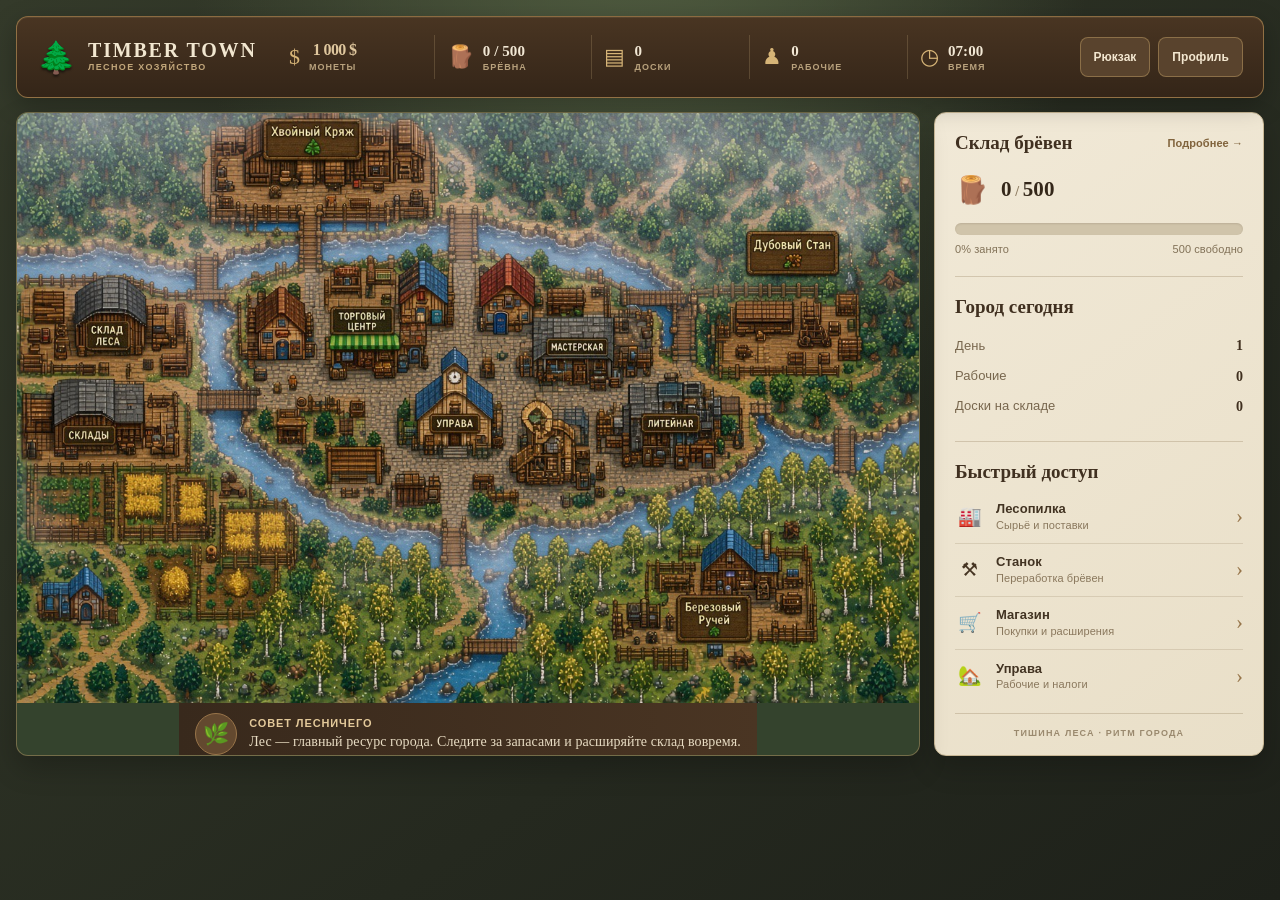
==== commit 1851b451: "Add files via upload" ====
--- a/game.html
+++ b/game.html
@@ -76,10 +76,21 @@
 </head>
 <body data-screen="map">
   <header id="hud">
-    <p id="wallet"><span>Кошелёк</span> <data id="money" value="1000">1 000$</data></p>
-    <button type="button" id="open-inventory" aria-haspopup="dialog" aria-controls="inventory"><span>Рюкзак</span></button>
-    <a href="profile.html" id="open-profile">Профиль</a>
-    <p id="clock"><time id="game-time" datetime="07:00">07:00</time></p>
+    <a class="town-brand" href="game.html" aria-label="Timber Town — на карту">
+      <span class="brand-mark" aria-hidden="true">🌲</span>
+      <span class="brand-copy"><strong>TIMBER TOWN</strong><small>ЛЕСНОЕ ХОЗЯЙСТВО</small></span>
+    </a>
+    <div class="hud-resources" aria-label="Ресурсы города">
+      <div class="hud-resource money-resource"><span class="resource-icon">$</span><span class="resource-copy"><strong id="money" value="1000">1 000 $</strong><small>МОНЕТЫ</small></span></div>
+      <div class="hud-resource"><span class="resource-icon">🪵</span><span class="resource-copy"><strong id="hud-logs">0 / 500</strong><small>БРЁВНА</small></span></div>
+      <div class="hud-resource"><span class="resource-icon">▤</span><span class="resource-copy"><strong id="hud-planks">0</strong><small>ДОСКИ</small></span></div>
+      <div class="hud-resource"><span class="resource-icon">♟</span><span class="resource-copy"><strong id="hud-workers">0</strong><small>РАБОЧИЕ</small></span></div>
+      <div class="hud-resource time-resource"><span class="resource-icon">◷</span><span class="resource-copy"><strong><time id="game-time" datetime="07:00">07:00</time></strong><small>ВРЕМЯ</small></span></div>
+    </div>
+    <div class="hud-actions">
+      <button type="button" id="open-inventory" aria-haspopup="dialog" aria-controls="inventory">Рюкзак</button>
+      <a href="profile.html" id="open-profile">Профиль</a>
+    </div>
   </header>
   <div id="toasts" aria-live="polite"></div>
   <template id="toast-template">
@@ -106,6 +117,7 @@
       <span class="axe-durability"></span>
     </li>
   </template>
+  <div id="town-layout">
   <main id="map" aria-label="Тимбер-Таун">
     <h1 hidden>Тимбер-Таун</h1>
     <p id="period" data-period="dawn" hidden>Рассвет. День <data id="day" value="1">1</data>.</p>
@@ -124,7 +136,29 @@
       <a href="liteynaya.html" aria-label="Литейная" data-spot="fn" style="left:71%;top:49%;width:18%;height:15%"></a>
       <a href="sawmill.html" aria-label="Берёзовый Ручей" data-spot="birch" style="left:70%;top:73%;width:22%;height:17%"></a>
     </figure>
+    <div class="map-hint" aria-live="polite"><span class="hint-avatar">🌿</span><span><strong>Совет лесничего</strong><small>Лес — главный ресурс города. Следите за запасами и расширяйте склад вовремя.</small></span></div>
   </main>
+  <aside id="town-overview" aria-label="Сводка города">
+    <section class="overview-section storage-overview">
+      <div class="overview-heading"><h2>Склад брёвен</h2><a href="sawmill.html">Подробнее →</a></div>
+      <div class="overview-stock"><span aria-hidden="true">🪵</span><strong><span id="overview-logs">0</span><small> / </small><span id="overview-capacity">500</span></strong></div>
+      <div class="overview-meter" id="overview-meter" role="progressbar" aria-label="Заполнение склада" aria-valuemin="0" aria-valuemax="500" aria-valuenow="0"><i id="overview-meter-fill"></i></div>
+      <div class="overview-meta"><span id="overview-percent">0% занято</span><span id="overview-free">500 свободно</span></div>
+    </section>
+    <section class="overview-section"><h2>Город сегодня</h2>
+      <div class="overview-stat"><span>День</span><strong id="overview-day">1</strong></div>
+      <div class="overview-stat"><span>Рабочие</span><strong id="overview-workers">0</strong></div>
+      <div class="overview-stat"><span>Доски на складе</span><strong id="overview-planks">0</strong></div>
+    </section>
+    <section class="overview-section overview-tasks"><h2>Быстрый доступ</h2>
+      <a href="sawmill.html"><span>🏭</span><span><strong>Лесопилка</strong><small>Сырьё и поставки</small></span><b>›</b></a>
+      <a href="master.html"><span>⚒</span><span><strong>Станок</strong><small>Переработка брёвен</small></span><b>›</b></a>
+      <a href="shop.html"><span>🛒</span><span><strong>Магазин</strong><small>Покупки и расширения</small></span><b>›</b></a>
+      <a href="uprava.html"><span>🏡</span><span><strong>Управа</strong><small>Рабочие и налоги</small></span><b>›</b></a>
+    </section>
+    <div class="overview-footer">ТИШИНА ЛЕСА · РИТМ ГОРОДА</div>
+  </aside>
+  </div>
   <script src="https://telegram.org/js/telegram-web-app.js"></script>
   <script src="game.js" defer></script>
   <script>
--- a/style.css
+++ b/style.css
@@ -1420,3 +1420,432 @@
 .paper-contract button { margin-top: 14px; }
 #raw-log-actions { display: flex; flex-wrap: wrap; gap: 8px; }
 #raw-log-market [hidden] { display: none !important; }
+
+/* ==========================================================
+   TIMBER TOWN — parchment & field-notes visual refresh
+   Inspired by the warm editorial mood of the supplied reference.
+   All illustrations and game content remain original to the game.
+   ========================================================== */
+:root {
+  --tt-bg: #38322b;
+  --tt-bg-deep: #24201b;
+  --tt-paper: #e8ddc4;
+  --tt-paper-light: #f0e7d3;
+  --tt-paper-shadow: #cdbb99;
+  --tt-paper-line: #b9a27f;
+  --tt-brown: #4b3929;
+  --tt-brown-soft: #77634a;
+  --tt-olive: #69705a;
+  --tt-brass: #aa8758;
+  --tt-serif: Georgia, "Palatino Linotype", "Book Antiqua", serif;
+  --ink: #30271f;
+  --wood: #59432f;
+  --wood-deep: #36291e;
+  --gold: #b18d5d;
+  --gold-light: #dfc79e;
+  --gold-deep: #8d6c43;
+  --gold-wash: rgba(177, 141, 93, .15);
+  --cream: #eee3cc;
+  --cream-muted: #b8a88c;
+  --cream-soft: #d8c9ab;
+  --line: #6a5743;
+  --line-strong: #8e7656;
+  --pixel: var(--tt-serif);
+  --ui: var(--tt-serif);
+  --font-ui: var(--tt-serif);
+  --stroke: 1px;
+}
+
+html, body {
+  background: var(--tt-bg);
+  color: #f0e5d0;
+  font-family: var(--tt-serif);
+  font-size: 16px;
+  line-height: 1.55;
+  letter-spacing: .005em;
+}
+body[data-screen]:not([data-screen="boot"]):not([data-screen="map"]) {
+  min-height: 100dvh;
+  background:
+    radial-gradient(ellipse at 18% 0%, rgba(136, 119, 93, .19), transparent 44%),
+    radial-gradient(ellipse at 90% 24%, rgba(16, 13, 10, .18), transparent 42%),
+    linear-gradient(145deg, #403a32 0%, #302b25 48%, #26221d 100%);
+}
+
+/* Compact top navigation, like a small brass nameplate. */
+#hud {
+  min-height: 58px;
+  padding: 7px max(12px, env(safe-area-inset-left)) 7px max(12px, env(safe-area-inset-right));
+  gap: 8px;
+  background: rgba(34, 29, 24, .96);
+  border: 0;
+  border-bottom: 1px solid rgba(206, 177, 132, .34);
+  box-shadow: 0 3px 12px rgba(0,0,0,.2);
+  color: #eadfc9;
+}
+#wallet, #clock {
+  padding: 6px 9px;
+  border: 1px solid rgba(206, 177, 132, .28);
+  border-radius: 2px;
+  background: rgba(255,255,255,.035);
+  color: #eadfc9;
+  font: 13px/1.25 var(--tt-serif);
+  box-shadow: none;
+}
+#wallet span { color: #bca98b; font-size: 11px; }
+#wallet data { color: #f0d9ae; font-weight: 700; }
+#clock { text-align:center; }
+#open-inventory, #open-profile {
+  min-height: 38px;
+  padding: 6px 11px;
+  border: 1px solid rgba(206, 177, 132, .38);
+  border-radius: 2px;
+  background: #514638;
+  color: #f1e4ca;
+  box-shadow: none;
+  font: 13px/1.2 var(--tt-serif);
+}
+#open-inventory:hover, #open-profile:hover { background:#635440; }
+
+/* Main pages become readable paper sheets on a dark desk. */
+body[data-screen]:not([data-screen="boot"]):not([data-screen="map"]) main:not(#map) {
+  width: min(100%, 1040px);
+  max-width: 1040px;
+  margin: 0 auto;
+  padding: clamp(14px, 3vw, 28px) clamp(12px, 3vw, 28px) max(28px, env(safe-area-inset-bottom));
+  color: var(--tt-brown);
+  font: 16px/1.55 var(--tt-serif);
+  align-items: stretch;
+}
+main:not(#boot):not(#map) > h1 {
+  margin: 6px 0 14px;
+  padding: 0 0 12px;
+  color: #f1e4cc;
+  border-bottom: 1px solid rgba(220, 194, 151, .3);
+  font: 500 clamp(25px, 5vw, 34px)/1.12 var(--tt-serif);
+  letter-spacing: .015em;
+  text-shadow: 0 2px 5px rgba(0,0,0,.3);
+}
+main:not(#boot):not(#map) > p:first-child a,
+main:not(#boot):not(#map) > nav a {
+  color: #e8d8bd;
+  font: 13px/1.3 var(--tt-serif);
+  text-decoration: none;
+}
+main:not(#boot):not(#map) > p:first-child a {
+  display:inline-block;
+  margin-bottom:8px;
+  padding:6px 10px;
+  border:1px solid rgba(220,194,151,.3);
+  background:rgba(28,24,20,.35);
+}
+main:not(#boot):not(#map) > nav {
+  display:flex;
+  flex-wrap:wrap;
+  gap:7px;
+  margin: 4px 0 14px;
+}
+main:not(#boot):not(#map) > nav a {
+  padding:7px 12px;
+  border:1px solid rgba(218,194,158,.35);
+  background:rgba(25,22,18,.4);
+}
+main:not(#boot):not(#map) > section,
+main:not(#boot):not(#map) > form,
+main:not(#boot):not(#map) > ul,
+main:not(#boot):not(#map) > table,
+main:not(#boot):not(#map) > button,
+body[data-screen]:not([data-screen="boot"]) .about-game-plaque {
+  margin: 0 0 14px;
+  padding: clamp(14px, 2.6vw, 22px);
+  color: var(--tt-brown);
+  background:
+    linear-gradient(135deg, rgba(255,255,255,.22), transparent 45%),
+    linear-gradient(145deg, var(--tt-paper-light), var(--tt-paper));
+  border: 1px solid var(--tt-paper-line);
+  border-radius: 2px;
+  box-shadow: 0 8px 22px rgba(0,0,0,.17), inset 0 0 0 3px rgba(255,255,255,.14);
+}
+main:not(#boot):not(#map) > section > section,
+main:not(#boot):not(#map) > section > div:not(.building-guide),
+main:not(#boot):not(#map) .stat,
+main:not(#boot):not(#map) .safe-card,
+main:not(#boot):not(#map) .machine-card,
+main:not(#boot):not(#map) .operator-card,
+main:not(#boot):not(#map) .wood-stock-card,
+main:not(#boot):not(#map) .zone-detail-grid > div {
+  color: var(--tt-brown);
+  background: rgba(255,255,255,.22);
+  border-color: rgba(126,100,68,.29);
+  box-shadow: none;
+}
+main:not(#boot):not(#map) h2,
+main:not(#boot):not(#map) h3,
+main:not(#boot):not(#map) .stat-label,
+main:not(#boot):not(#map) .safe-stat-label {
+  color: #54402d;
+  font-family: var(--tt-serif);
+  font-weight: 600;
+  letter-spacing: .01em;
+}
+main:not(#boot):not(#map) h2 {
+  margin-bottom: 12px;
+  padding-bottom: 8px;
+  border-bottom: 1px solid rgba(109,83,54,.24);
+  font-size: 21px;
+  line-height: 1.2;
+}
+main:not(#boot):not(#map) h3 { font-size: 17px; line-height:1.25; }
+main:not(#boot):not(#map) p,
+main:not(#boot):not(#map) li,
+main:not(#boot):not(#map) label,
+main:not(#boot):not(#map) small,
+main:not(#boot):not(#map) .form-hint { color:#5d4b38; font: 15px/1.52 var(--tt-serif); }
+main:not(#boot):not(#map) a { color:#695338; }
+main:not(#boot):not(#map) data,
+main:not(#boot):not(#map) time,
+main:not(#boot):not(#map) strong { color:#403020; }
+
+/* Paper-friendly controls. */
+main:not(#boot):not(#map) button,
+main:not(#boot):not(#map) .btn,
+#inventory button {
+  min-height: 40px;
+  padding: 8px 13px;
+  color:#f4ead7;
+  background:#66523c;
+  border:1px solid #4b3929;
+  border-radius:2px;
+  box-shadow:0 2px 0 rgba(52,39,26,.28);
+  font:14px/1.25 var(--tt-serif);
+  text-transform:none;
+}
+main:not(#boot):not(#map) button:hover:not(:disabled) { background:#7b6245; }
+main:not(#boot):not(#map) button:disabled { opacity:.43; }
+main:not(#boot):not(#map) button.gold-action,
+main:not(#boot):not(#map) #buy-log-warehouse,
+main:not(#boot):not(#map) #play {
+  color:#382b1e;
+  background:#c6a978;
+  border-color:#9d7f51;
+}
+main:not(#boot):not(#map) input,
+main:not(#boot):not(#map) select,
+#inventory input {
+  min-height:40px;
+  padding:8px 10px;
+  color:#403123;
+  background:#f6efdf;
+  border:1px solid #b7a17e;
+  border-radius:2px;
+  font:15px/1.3 var(--tt-serif);
+}
+main:not(#boot):not(#map) input::placeholder { color:#98866a; }
+main:not(#boot):not(#map) input:focus,
+main:not(#boot):not(#map) select:focus { outline:2px solid #ad8b5c; outline-offset:1px; }
+main:not(#boot):not(#map) ul { padding-left: 20px; }
+main:not(#boot):not(#map) img:not(.worker-portrait):not(.axe-icon) { border:1px solid rgba(126,100,68,.3); }
+
+/* Editorial section labels and the new raw-stock meter. */
+.eyebrow {
+  margin:0 0 5px !important;
+  color:#8b7250 !important;
+  font:10px/1.2 var(--tt-serif) !important;
+  font-weight:700 !important;
+  letter-spacing:.16em !important;
+  text-transform:uppercase;
+}
+#sawmill-storage { padding:16px 18px; }
+.storage-heading { display:flex; align-items:flex-end; justify-content:space-between; gap:12px; }
+.storage-heading h2 { margin:0; padding:0; border:0; }
+.storage-count { margin:0; color:#8d7756 !important; font:14px/1.1 var(--tt-serif) !important; white-space:nowrap; }
+.storage-count strong { color:#403020; font:26px/1 var(--tt-serif); }
+.storage-count span { font-size:15px; }
+.storage-meter { height:9px; margin:13px 0 8px; overflow:hidden; background:rgba(93,72,48,.17); border:1px solid rgba(93,72,48,.25); }
+.storage-meter i { display:block; width:0; height:100%; background:linear-gradient(90deg,#8c9675,#b69a69); transition:width .22s ease; }
+.storage-footnote { margin-top:8px !important; color:#806b50 !important; font:13px/1.4 var(--tt-serif) !important; }
+.storage-footnote strong { color:#4b3929; }
+.warehouse-upgrade-summary { display:grid; grid-template-columns:repeat(auto-fit,minmax(150px,1fr)); gap:8px; margin:14px 0; }
+.warehouse-upgrade-summary span { padding:10px 11px; background:rgba(116,91,60,.08); border-left:2px solid #ad8b5c; color:#715b40; font:13px/1.35 var(--tt-serif); }
+.warehouse-upgrade-summary strong { display:block; margin-top:3px; color:#443221; font-size:16px; }
+
+/* About the game: a distinct expandable plaque, not another profile tab. */
+.about-game-plaque { overflow:hidden; margin:10px 0 16px; padding:0 !important; }
+.about-game-plaque > summary {
+  display:flex;
+  align-items:center;
+  gap:12px;
+  min-height:66px;
+  padding:12px 16px;
+  color:#4d3b29;
+  background:linear-gradient(110deg,rgba(255,255,255,.3),rgba(195,175,141,.08));
+  list-style:none;
+  cursor:pointer;
+}
+.about-game-plaque > summary::-webkit-details-marker { display:none; }
+.about-game-icon { display:grid; place-items:center; width:38px; height:38px; flex:0 0 38px; border:1px solid #b49b73; border-radius:50%; background:#f4ead5; font:19px/1 var(--tt-serif); }
+.about-game-plaque > summary strong { display:block; color:#4a3827; font:600 20px/1.15 var(--tt-serif); }
+.about-game-plaque > summary small { display:block; margin-top:3px; color:#806d53; font:13px/1.25 var(--tt-serif); }
+.about-game-arrow { margin-left:auto; color:#8a6d48; font:22px/1 var(--tt-serif); transition:transform .18s ease; }
+.about-game-plaque[open] .about-game-arrow { transform:rotate(180deg); }
+.guide-content { padding:16px; border-top:1px solid rgba(109,83,54,.23); background:rgba(255,255,255,.12); }
+.guide-content > h2 { margin:0 0 14px; padding:0; border:0; font:600 22px/1.2 var(--tt-serif); }
+.guide-grid { display:grid; grid-template-columns:repeat(2,minmax(0,1fr)); gap:10px; }
+.guide-grid article { position:relative; padding:14px 14px 13px 17px; background:rgba(255,255,255,.23); border:1px solid rgba(126,100,68,.2); border-left:2px solid #b0956a; }
+.guide-grid h3 { margin:2px 0 6px; color:#4d3a28; font:600 17px/1.2 var(--tt-serif); }
+.guide-grid p { margin:0; color:#66543e !important; font:14px/1.48 var(--tt-serif) !important; }
+.guide-number { color:#a18863; font:11px/1 var(--tt-serif); letter-spacing:.12em; }
+
+/* Contract and raw log market are printed-paper surfaces, not game menus. */
+.paper-contract { color:#493725 !important; background:linear-gradient(145deg,#f1e6ce,#dfcfad) !important; border:1px solid #b89e73 !important; box-shadow:0 5px 13px rgba(62,45,26,.16), inset 0 0 0 3px rgba(255,255,255,.22) !important; }
+.paper-contract p, .paper-contract label { color:#5a4630 !important; }
+.paper-contract h3 { color:#443222 !important; }
+.paper-contract input { color:#493725; background:rgba(255,255,255,.45); border:0; border-bottom:1px solid #9c8055; }
+#raw-log-market { border-left:3px solid #ae8b5b !important; }
+
+/* Responsive layout for narrow phones. */
+@media (max-width:560px) {
+  html, body { font-size:15px; }
+  #hud { gap:5px; }
+  #wallet { display:flex; flex-direction:column; align-items:flex-start; gap:1px; }
+  #wallet span { font-size:10px; }
+  #open-inventory, #open-profile { padding:5px 8px; font-size:12px; }
+  main:not(#boot):not(#map) > section,
+  main:not(#boot):not(#map) > form,
+  main:not(#boot):not(#map) > ul,
+  main:not(#boot):not(#map) > table { padding:13px; }
+  .guide-grid { grid-template-columns:1fr; }
+  .storage-heading { align-items:center; }
+  .storage-count strong { font-size:23px; }
+}
+
+.guide-machine-table { margin-top:16px; padding-top:14px; border-top:1px solid rgba(109,83,54,.22); }
+.guide-machine-table > h3 { margin:0 0 10px; color:#4d3a28; font:600 19px/1.2 var(--tt-serif); }
+.guide-table-scroll { overflow-x:auto; border:1px solid rgba(126,100,68,.23); background:rgba(255,255,255,.2); }
+.guide-table-scroll table { width:100%; min-width:430px; border-collapse:collapse; color:#4c3a28; font:13px/1.3 var(--tt-serif); }
+.guide-table-scroll th, .guide-table-scroll td { padding:8px 9px; text-align:left; border-bottom:1px solid rgba(126,100,68,.17); white-space:nowrap; }
+.guide-table-scroll th { color:#6c573a; background:rgba(123,96,60,.09); font-weight:700; }
+.guide-table-scroll tr:last-child td { border-bottom:0; }
+.guide-table-note { margin-top:9px !important; color:#806b50 !important; font:13px/1.4 var(--tt-serif) !important; }
+
+/* ==========================================================
+   TIMBER TOWN — COZY VILLAGE 03
+   Desktop: one top status bar, map center, town summary right.
+   No left sidebar, no nested cards, no heavy pixel UI.
+   ========================================================== */
+:root {
+  --tt-night: #292d22;
+  --tt-night-2: #20241c;
+  --tt-wood: #382719;
+  --tt-wood-2: #513a25;
+  --tt-wood-3: #684b30;
+  --tt-paper: #e9dfc8;
+  --tt-paper-bright: #f1e9d7;
+  --tt-paper-edge: #c8b795;
+  --tt-text: #33291e;
+  --tt-muted: #77664d;
+  --tt-green: #536b3e;
+  --tt-green-light: #78905a;
+  --tt-gold: #c49a5c;
+  --pixel: Georgia, "Palatino Linotype", serif;
+  --ui: "Trebuchet MS", Arial, sans-serif;
+  --font-ui: "Trebuchet MS", Arial, sans-serif;
+}
+html, body { background:var(--tt-night); color:#f0e6d2; font-family:Georgia,"Palatino Linotype",serif; font-size:15px; line-height:1.5; }
+body[data-screen="map"] { min-height:100dvh; height:auto; overflow-x:hidden; overflow-y:auto; background:radial-gradient(ellipse at 50% -30%,#596747 0%,transparent 52%),linear-gradient(145deg,#343a2a,#25291f 65%,#1e211a); }
+body[data-screen="map"] #hud { position:relative; z-index:10; width:calc(100% - 32px); max-width:1500px; min-height:82px; margin:16px auto 14px; padding:10px 20px; display:flex; align-items:center; gap:20px; background:linear-gradient(180deg,#493522,#342518); border:1px solid rgba(193,151,91,.62); border-radius:12px; box-shadow:0 8px 24px rgba(0,0,0,.25),inset 0 1px rgba(255,235,194,.08); }
+.town-brand { flex:0 0 220px; display:flex; align-items:center; gap:12px; color:#f2e7d0; text-decoration:none; }
+.brand-mark { font-size:31px; line-height:1; filter:drop-shadow(0 2px 1px #1b140e); }
+.brand-copy { display:flex; flex-direction:column; gap:1px; }
+.brand-copy strong { font:700 20px/1 Georgia,serif; letter-spacing:.09em; }
+.brand-copy small { color:#c2a77b; font:700 9px/1.4 "Trebuchet MS",sans-serif; letter-spacing:.15em; }
+.hud-resources { flex:1 1 auto; min-width:0; display:flex; align-items:center; justify-content:space-around; gap:5px; }
+.hud-resource { min-width:0; flex:1 1 0; display:flex; align-items:center; gap:9px; padding:7px 12px; border-left:1px solid rgba(211,181,130,.22); }
+.hud-resource:first-child { border-left:0; }
+.resource-icon { flex:0 0 auto; color:#d6b477; font:22px/1 Georgia,serif; }
+.resource-copy { min-width:0; display:flex; flex-direction:column; gap:2px; }
+.resource-copy strong { overflow:hidden; color:#f2e8d5; font:700 15px/1.2 Georgia,serif; white-space:nowrap; text-overflow:ellipsis; }
+.resource-copy small { color:#b9a27d; font:700 9px/1.2 "Trebuchet MS",sans-serif; letter-spacing:.11em; }
+.hud-actions { display:flex; align-items:center; gap:8px; flex:0 0 auto; }
+body[data-screen="map"] #open-inventory, body[data-screen="map"] #open-profile { min-height:40px; padding:8px 13px; border:1px solid rgba(208,171,111,.42); border-radius:8px; background:#59432d; color:#f3e7d0; box-shadow:none; font:700 12px/1.2 "Trebuchet MS",sans-serif; text-decoration:none; }
+body[data-screen="map"] #open-inventory:hover, body[data-screen="map"] #open-profile:hover { background:#70563a; }
+#town-layout { width:calc(100% - 32px); max-width:1500px; margin:0 auto; display:grid; grid-template-columns:minmax(0,1fr) 330px; gap:14px; align-items:stretch; }
+body[data-screen="map"] #map { width:100%; min-width:0; min-height:0; margin:0; padding:0; display:flex; flex-direction:column; gap:0; overflow:hidden; background:#34432d; border:1px solid rgba(192,160,108,.45); border-radius:12px; box-shadow:0 12px 28px rgba(0,0,0,.22); }
+body[data-screen="map"] #world { position:relative; display:block; width:100%; height:auto; max-width:none; max-height:none; flex:1 1 auto; aspect-ratio:3/2; overflow:hidden; border:0; border-radius:10px 10px 0 0; background:#435b37; box-shadow:none; }
+body[data-screen="map"] #world img { width:100%; height:100%; object-fit:cover; image-rendering:auto; }
+body[data-screen="map"] #world a { border:0; border-radius:8px; background:transparent; box-shadow:none; }
+body[data-screen="map"] #world a[data-spot="pine"]::after, body[data-screen="map"] #world a[data-spot="oak"]::after { border:1px solid rgba(225,196,143,.72); border-radius:8px; background:rgba(49,35,23,.82); color:#f4e9d5; font:700 12px/1.2 "Trebuchet MS",sans-serif; text-shadow:none; backdrop-filter:blur(3px); }
+.map-hint { min-height:62px; display:flex; align-items:center; gap:12px; padding:9px 16px; background:linear-gradient(90deg,#38291c,#4a3523); color:#eadfc8; }
+.hint-avatar { width:42px; height:42px; flex:0 0 42px; display:grid; place-items:center; border:1px solid #987449; border-radius:50%; background:#63492f; font-size:21px; }
+.map-hint strong,.map-hint small { display:block; }
+.map-hint strong { margin-bottom:2px; color:#e3c99a; font:700 11px/1.2 "Trebuchet MS",sans-serif; letter-spacing:.08em; text-transform:uppercase; }
+.map-hint small { color:#e8dcc3; font:14px/1.35 Georgia,serif; }
+#town-overview { min-width:0; display:flex; flex-direction:column; gap:0; padding:0 20px; overflow:hidden; color:var(--tt-text); background:linear-gradient(145deg,var(--tt-paper-bright),var(--tt-paper)); border:1px solid var(--tt-paper-edge); border-radius:12px; box-shadow:0 12px 28px rgba(0,0,0,.2); }
+.overview-section { padding:19px 0; border-bottom:1px solid rgba(116,91,57,.24); }
+.overview-heading { display:flex; align-items:center; justify-content:space-between; gap:8px; }
+.overview-section h2 { margin:0 0 13px; color:#403020; font:700 19px/1.2 Georgia,serif; }
+.overview-heading h2 { margin:0; }
+.overview-heading a { color:#80633c; font:700 11px/1.2 "Trebuchet MS",sans-serif; text-decoration:none; }
+.overview-stock { display:flex; align-items:center; gap:12px; margin:15px 0 13px; }
+.overview-stock>span { font-size:27px; }
+.overview-stock strong { color:#342719; font:700 21px/1.2 Georgia,serif; }
+.overview-stock small { color:#8b795e; font-size:14px; }
+.overview-meter { height:12px; overflow:hidden; border-radius:20px; background:#d0c4aa; box-shadow:inset 0 1px 2px rgba(55,40,23,.13); }
+.overview-meter i { display:block; width:0; height:100%; border-radius:20px; background:linear-gradient(90deg,#526c3c,#829454); transition:width .25s ease; }
+.overview-meta { display:flex; justify-content:space-between; gap:8px; margin-top:7px; color:#827258; font:11px/1.3 "Trebuchet MS",sans-serif; }
+.overview-stat { display:flex; align-items:center; justify-content:space-between; padding:6px 0; color:#78674e; font:13px/1.3 "Trebuchet MS",sans-serif; }
+.overview-stat strong { color:#403020; font:700 14px/1.3 Georgia,serif; }
+.overview-tasks { padding-bottom:10px; }
+.overview-tasks h2 { margin-bottom:7px; }
+.overview-tasks a { min-height:53px; display:flex; align-items:center; gap:11px; padding:7px 0; color:#463523; border-bottom:1px solid rgba(116,91,57,.17); text-decoration:none; }
+.overview-tasks a:last-child { border-bottom:0; }
+.overview-tasks a>span:first-child { width:30px; flex:0 0 30px; font-size:19px; text-align:center; }
+.overview-tasks a>span:nth-child(2) { flex:1; display:flex; flex-direction:column; gap:2px; }
+.overview-tasks strong { color:#423322; font:700 13px/1.2 "Trebuchet MS",sans-serif; }
+.overview-tasks small { color:#8a785d; font:11px/1.2 "Trebuchet MS",sans-serif; }
+.overview-tasks b { color:#967449; font-size:21px; font-weight:400; }
+.overview-tasks a:hover strong { color:#617545; }
+.overview-footer { margin-top:auto; padding:14px 0 16px; color:#9a896e; font:700 9px/1.2 "Trebuchet MS",sans-serif; letter-spacing:.13em; text-align:center; }
+body[data-screen="map"] #toasts { z-index:40; }
+body[data-screen="map"] dialog { color:#3c3022; background:var(--tt-paper); border:1px solid var(--tt-paper-edge); border-radius:12px; }
+/* Shared cozy theme for all in-game locations. */
+body[data-screen]:not([data-screen="boot"]) { color:#eadfc9; }
+main:not(#boot):not(#map) > h1 { font-family:Georgia,serif; font-weight:700; letter-spacing:.01em; }
+main:not(#boot):not(#map) > nav a, main:not(#boot):not(#map) > p:first-child a { border-radius:8px; }
+main:not(#boot):not(#map) section:not([hidden]) { border-radius:10px; }
+main:not(#boot):not(#map) button, main:not(#boot):not(#map) .btn { border-radius:8px; font-family:"Trebuchet MS",Arial,sans-serif; font-weight:700; }
+main:not(#boot):not(#map) input, main:not(#boot):not(#map) select { border-radius:7px; }
+@media (max-width:1050px) {
+  body[data-screen="map"] #hud { flex-wrap:wrap; gap:9px; padding:10px 13px; }
+  .town-brand { flex-basis:180px; }
+  .hud-resources { order:3; flex-basis:100%; justify-content:space-between; }
+  .hud-resource { padding:5px 8px; }
+  #town-layout { grid-template-columns:minmax(0,1fr) 285px; }
+}
+@media (max-width:760px) {
+  body[data-screen="map"] #hud { width:calc(100% - 20px); margin:10px auto; }
+  .town-brand { flex:1 1 auto; }
+  .brand-copy strong { font-size:17px; }
+  .hud-resources { gap:2px; }
+  .hud-resource { padding:5px 4px; gap:5px; }
+  .resource-icon { font-size:16px; }
+  .resource-copy strong { font-size:12px; }
+  .resource-copy small { font-size:8px; }
+  #town-layout { width:calc(100% - 20px); grid-template-columns:1fr; gap:10px; }
+  body[data-screen="map"] #world { aspect-ratio:3/2; }
+  #town-overview { padding:0 16px; }
+  .overview-section { padding:15px 0; }
+  .overview-tasks { display:grid; grid-template-columns:1fr 1fr; column-gap:16px; }
+  .overview-tasks h2 { grid-column:1/-1; }
+}
+@media (max-width:420px) {
+  body[data-screen="map"] #hud { padding:9px 10px; }
+  .town-brand { flex-basis:100%; }
+  .hud-actions { position:absolute; top:9px; right:10px; }
+  .hud-resources { order:2; }
+  .hud-resource { flex-direction:column; align-items:flex-start; gap:2px; }
+  .resource-icon { font-size:15px; }
+  .resource-copy strong { font-size:11px; }
+  .resource-copy small { font-size:7px; }
+  .map-hint small { font-size:12px; }
+}
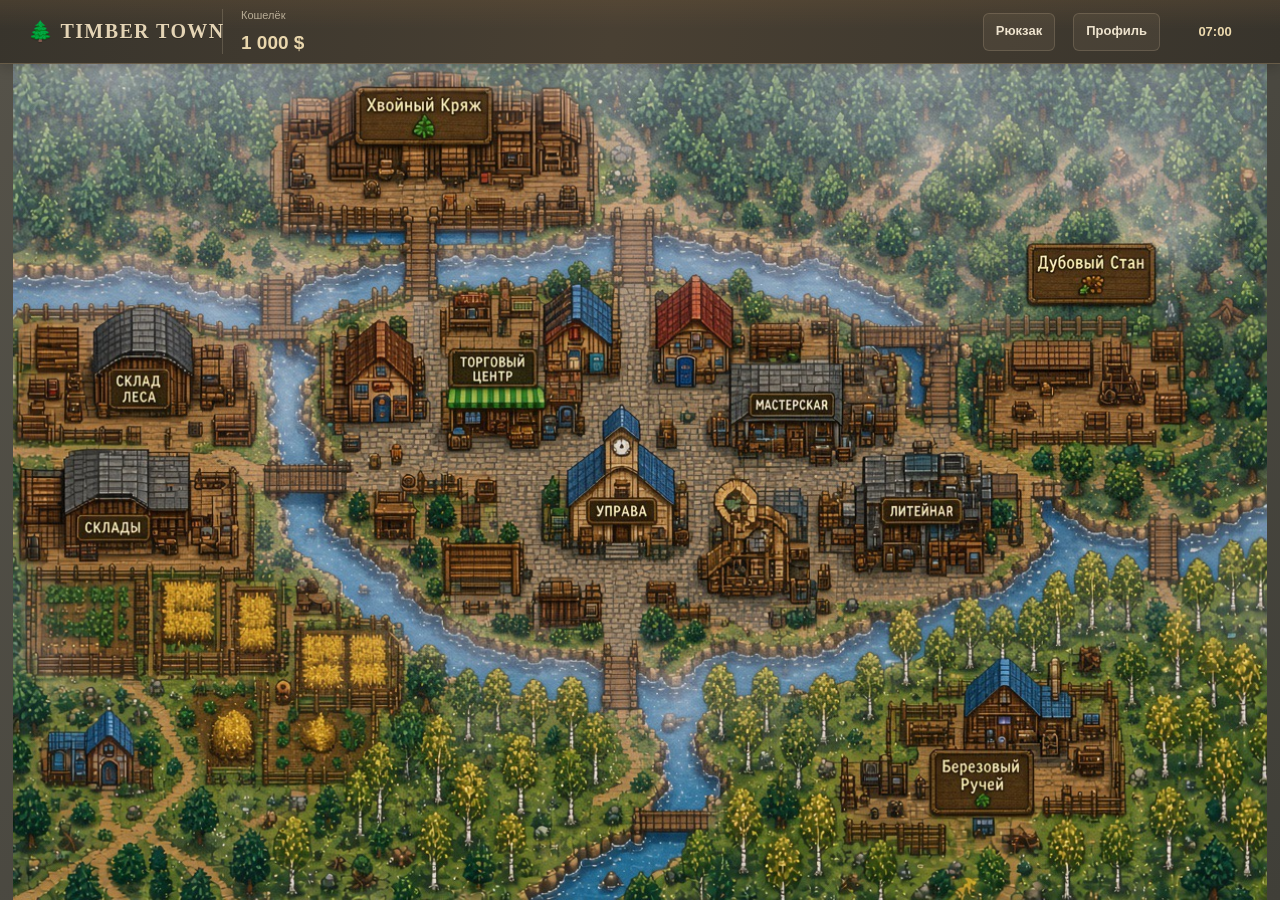
==== commit f5eae300: "Add files via upload" ====
--- a/game.html
+++ b/game.html
@@ -76,21 +76,10 @@
 </head>
 <body data-screen="map">
   <header id="hud">
-    <a class="town-brand" href="game.html" aria-label="Timber Town — на карту">
-      <span class="brand-mark" aria-hidden="true">🌲</span>
-      <span class="brand-copy"><strong>TIMBER TOWN</strong><small>ЛЕСНОЕ ХОЗЯЙСТВО</small></span>
-    </a>
-    <div class="hud-resources" aria-label="Ресурсы города">
-      <div class="hud-resource money-resource"><span class="resource-icon">$</span><span class="resource-copy"><strong id="money" value="1000">1 000 $</strong><small>МОНЕТЫ</small></span></div>
-      <div class="hud-resource"><span class="resource-icon">🪵</span><span class="resource-copy"><strong id="hud-logs">0 / 500</strong><small>БРЁВНА</small></span></div>
-      <div class="hud-resource"><span class="resource-icon">▤</span><span class="resource-copy"><strong id="hud-planks">0</strong><small>ДОСКИ</small></span></div>
-      <div class="hud-resource"><span class="resource-icon">♟</span><span class="resource-copy"><strong id="hud-workers">0</strong><small>РАБОЧИЕ</small></span></div>
-      <div class="hud-resource time-resource"><span class="resource-icon">◷</span><span class="resource-copy"><strong><time id="game-time" datetime="07:00">07:00</time></strong><small>ВРЕМЯ</small></span></div>
-    </div>
-    <div class="hud-actions">
-      <button type="button" id="open-inventory" aria-haspopup="dialog" aria-controls="inventory">Рюкзак</button>
-      <a href="profile.html" id="open-profile">Профиль</a>
-    </div>
+    <p id="wallet"><span>Кошелёк</span> <data id="money" value="1000">1 000$</data></p>
+    <button type="button" id="open-inventory" aria-haspopup="dialog" aria-controls="inventory"><span>Рюкзак</span></button>
+    <a href="profile.html" id="open-profile">Профиль</a>
+    <p id="clock"><time id="game-time" datetime="07:00">07:00</time></p>
   </header>
   <div id="toasts" aria-live="polite"></div>
   <template id="toast-template">
@@ -117,7 +106,6 @@
       <span class="axe-durability"></span>
     </li>
   </template>
-  <div id="town-layout">
   <main id="map" aria-label="Тимбер-Таун">
     <h1 hidden>Тимбер-Таун</h1>
     <p id="period" data-period="dawn" hidden>Рассвет. День <data id="day" value="1">1</data>.</p>
@@ -136,29 +124,7 @@
       <a href="liteynaya.html" aria-label="Литейная" data-spot="fn" style="left:71%;top:49%;width:18%;height:15%"></a>
       <a href="sawmill.html" aria-label="Берёзовый Ручей" data-spot="birch" style="left:70%;top:73%;width:22%;height:17%"></a>
     </figure>
-    <div class="map-hint" aria-live="polite"><span class="hint-avatar">🌿</span><span><strong>Совет лесничего</strong><small>Лес — главный ресурс города. Следите за запасами и расширяйте склад вовремя.</small></span></div>
   </main>
-  <aside id="town-overview" aria-label="Сводка города">
-    <section class="overview-section storage-overview">
-      <div class="overview-heading"><h2>Склад брёвен</h2><a href="sawmill.html">Подробнее →</a></div>
-      <div class="overview-stock"><span aria-hidden="true">🪵</span><strong><span id="overview-logs">0</span><small> / </small><span id="overview-capacity">500</span></strong></div>
-      <div class="overview-meter" id="overview-meter" role="progressbar" aria-label="Заполнение склада" aria-valuemin="0" aria-valuemax="500" aria-valuenow="0"><i id="overview-meter-fill"></i></div>
-      <div class="overview-meta"><span id="overview-percent">0% занято</span><span id="overview-free">500 свободно</span></div>
-    </section>
-    <section class="overview-section"><h2>Город сегодня</h2>
-      <div class="overview-stat"><span>День</span><strong id="overview-day">1</strong></div>
-      <div class="overview-stat"><span>Рабочие</span><strong id="overview-workers">0</strong></div>
-      <div class="overview-stat"><span>Доски на складе</span><strong id="overview-planks">0</strong></div>
-    </section>
-    <section class="overview-section overview-tasks"><h2>Быстрый доступ</h2>
-      <a href="sawmill.html"><span>🏭</span><span><strong>Лесопилка</strong><small>Сырьё и поставки</small></span><b>›</b></a>
-      <a href="master.html"><span>⚒</span><span><strong>Станок</strong><small>Переработка брёвен</small></span><b>›</b></a>
-      <a href="shop.html"><span>🛒</span><span><strong>Магазин</strong><small>Покупки и расширения</small></span><b>›</b></a>
-      <a href="uprava.html"><span>🏡</span><span><strong>Управа</strong><small>Рабочие и налоги</small></span><b>›</b></a>
-    </section>
-    <div class="overview-footer">ТИШИНА ЛЕСА · РИТМ ГОРОДА</div>
-  </aside>
-  </div>
   <script src="https://telegram.org/js/telegram-web-app.js"></script>
   <script src="game.js" defer></script>
   <script>
--- a/style.css
+++ b/style.css
@@ -1421,431 +1421,801 @@
 #raw-log-actions { display: flex; flex-wrap: wrap; gap: 8px; }
 #raw-log-market [hidden] { display: none !important; }
 
-/* ==========================================================
-   TIMBER TOWN — parchment & field-notes visual refresh
-   Inspired by the warm editorial mood of the supplied reference.
-   All illustrations and game content remain original to the game.
-   ========================================================== */
+
+/* ===== Timber Town: возвращение к исходной атмосфере, спокойная современная подача ===== */
+:root{
+  --ink:#171a16;
+  --wood:#34372e;
+  --wood-deep:#242820;
+  --gold:#b99a60;
+  --gold-light:#d1b77f;
+  --gold-deep:#887348;
+  --gold-wash:rgba(185,154,96,.13);
+  --cream:#e4e1d5;
+  --cream-muted:#a9aa9d;
+  --cream-soft:#c6c4b7;
+  --moss:#59664a;
+  --moss-light:#879273;
+  --line:rgba(226,225,213,.10);
+  --line-strong:rgba(226,225,213,.16);
+  --pixel:Inter,system-ui,-apple-system,"Segoe UI",sans-serif;
+  --ui:Inter,system-ui,-apple-system,"Segoe UI",sans-serif;
+  --font-ui:Inter,system-ui,-apple-system,"Segoe UI",sans-serif;
+  --fs-tiny:11px;--fs-small:13px;
+  --stroke:0px;--offset:0px;
+}
+html,body{
+  background:#171a16!important;color:var(--cream)!important;
+  font-family:Inter,system-ui,-apple-system,"Segoe UI",sans-serif!important;
+  font-size:14px!important;line-height:1.5!important;letter-spacing:0!important;
+}
+body{background:radial-gradient(ellipse at 50% -18%,#30352b 0%,#20241e 46%,#171a16 100%) fixed!important;}
+h1,h2,h3,h4,p,li,label,small,strong,span,a,button,input,select,textarea{
+  font-family:Inter,system-ui,-apple-system,"Segoe UI",sans-serif!important;
+  letter-spacing:normal!important;text-shadow:none!important;
+}
+h1,h2,h3{color:#e9e5d8!important;line-height:1.2!important;font-weight:650!important;}
+h1{font-size:clamp(22px,3vw,30px)!important;}
+h2{font-size:20px!important;}
+h3{font-size:16px!important;}
+p{line-height:1.55!important;}
+a{color:#d8c69b!important;text-decoration:none;}
+a:hover{color:#f0dfb7!important;}
+/* One quiet surface per content group — no nested frames or thick outlines. */
+main,section,article,fieldset,dialog,.panel,.card,.box,.tile,.worker-card,.building-card,
+.market-card,.contract-card,.guide-card,.stat-card,.inventory-card{
+  border-color:transparent!important;
+  box-shadow:none!important;
+}
+main:not(#map){background:transparent!important;}
+section,article,.panel,.card,.box,.tile,.worker-card,.building-card,.market-card,
+.stat-card,.inventory-card{
+  background:linear-gradient(145deg,rgba(58,63,51,.72),rgba(39,43,36,.78))!important;
+  border:0!important;border-radius:14px!important;
+}
+section section,article article,.card .card,.panel .panel,.box .box{
+  background:rgba(255,255,255,.025)!important;border:0!important;box-shadow:none!important;
+}
+hr, .divider{border:0!important;height:1px!important;background:rgba(226,225,213,.12)!important;}
+/* Clean top bar shared by all pages */
+#hud{
+  background:linear-gradient(100deg,#292e26,#34392f 55%,#292e26)!important;
+  border:0!important;border-bottom:1px solid rgba(226,225,213,.12)!important;
+  box-shadow:0 8px 24px rgba(0,0,0,.18)!important;
+  border-radius:0 0 14px 14px!important;
+  color:var(--cream)!important;
+  gap:clamp(10px,2vw,24px)!important;
+}
+#hud p,#hud a,#hud button{font-size:13px!important;font-weight:600!important;}
+#wallet data,#money{color:#e4c78d!important;font-size:17px!important;font-weight:750!important;}
+#clock{color:#d4d0c3!important;}
+/* Buttons: solid, quiet, consistent. */
+button,.btn,#play,input[type=button],input[type=submit],select{
+  min-height:42px!important;padding:9px 15px!important;
+  color:#eee9dc!important;background:linear-gradient(180deg,#59634b,#46513c)!important;
+  border:0!important;border-radius:10px!important;
+  box-shadow:0 3px 10px rgba(0,0,0,.16)!important;
+  font-size:13px!important;font-weight:650!important;
+  transition:background .15s ease,transform .15s ease,filter .15s ease!important;
+}
+button:hover,.btn:hover,#play:hover,input[type=submit]:hover{filter:brightness(1.1)!important;}
+button:active,.btn:active,#play:active{transform:translateY(1px)!important;box-shadow:none!important;}
+button:disabled{opacity:.42!important;filter:saturate(.5)!important;}
+a[role=button],nav a,.tab-button{
+  border:0!important;box-shadow:none!important;border-radius:9px!important;
+  background:rgba(255,255,255,.045)!important;padding:9px 13px!important;
+}
+input,textarea{
+  background:#252a23!important;color:#eee9dc!important;
+  border:1px solid rgba(226,225,213,.13)!important;border-radius:9px!important;
+  min-height:42px!important;padding:10px 12px!important;outline:none!important;
+}
+input:focus,textarea:focus,select:focus{border-color:rgba(185,154,96,.65)!important;box-shadow:0 0 0 3px rgba(185,154,96,.12)!important;}
+/* Main map remains the primary navigation hub. Keep its artwork untouched. */
+body[data-screen="map"]{overflow:hidden!important;}
+body[data-screen="map"] #map{
+  background:transparent!important;border:0!important;box-shadow:none!important;
+}
+body[data-screen="map"] #world{
+  border:0!important;outline:0!important;box-shadow:0 14px 36px rgba(0,0,0,.28)!important;
+  border-radius:14px!important;overflow:hidden!important;
+}
+body[data-screen="map"] #world img{image-rendering:auto!important;}
+body[data-screen="map"] #world a{border:0!important;box-shadow:none!important;}
+body[data-screen="map"] #world a:focus-visible{outline:2px solid var(--gold)!important;outline-offset:1px!important;}
+/* Main page content and tables */
+main:not(#map){max-width:1120px!important;margin:clamp(16px,3vw,32px) auto!important;padding:clamp(12px,2vw,24px)!important;}
+main h1{margin:8px 0 20px!important;}
+main nav{display:flex!important;flex-wrap:wrap!important;gap:8px!important;margin:12px 0 20px!important;}
+main nav a[aria-current],main nav a.active{background:rgba(185,154,96,.18)!important;color:#ead8ad!important;}
+table{width:100%!important;border-collapse:separate!important;border-spacing:0 5px!important;}
+th{color:#b9ad91!important;font-size:11px!important;text-transform:uppercase!important;font-weight:700!important;}
+td{background:rgba(255,255,255,.035)!important;color:#dedbce!important;padding:10px!important;border:0!important;}
+tr td:first-child{border-radius:8px 0 0 8px!important;}tr td:last-child{border-radius:0 8px 8px 0!important;}
+ul{padding-left:20px!important;}
+li{line-height:1.5!important;}
+dialog{
+  color:var(--cream)!important;background:#282d25!important;border:0!important;
+  border-radius:16px!important;box-shadow:0 24px 70px rgba(0,0,0,.5)!important;
+}
+dialog::backdrop{background:rgba(8,10,8,.72)!important;backdrop-filter:blur(4px);}
+.paper-contract{
+  color:#332719!important;background:linear-gradient(135deg,#e9dfc8,#d8c9a9)!important;
+  border:0!important;border-radius:8px!important;box-shadow:0 10px 30px rgba(0,0,0,.18)!important;
+}
+.paper-contract h3,.paper-contract p,.paper-contract label{color:#332719!important;}
+.toast{background:#30372d!important;border:0!important;border-radius:12px!important;box-shadow:0 8px 24px rgba(0,0,0,.25)!important;}
+#processing{background:rgba(23,26,22,.97)!important;border:0!important;border-radius:16px!important;box-shadow:0 18px 55px rgba(0,0,0,.45)!important;}
+/* Long lists scroll inside their own area instead of stretching the page. */
+#profile-crew,#chance-list,#inventory-list,.worker-list,.shop-list,.storage-list,.log-list{
+  max-height:min(56vh,560px)!important;overflow-y:auto!important;overscroll-behavior:contain!important;
+  scrollbar-width:thin!important;scrollbar-color:#69745a transparent!important;
+}
+@media(max-width:700px){
+  html,body{font-size:13px!important;}
+  #hud{padding:8px 10px!important;gap:8px!important;flex-wrap:wrap!important;}
+  #hud p,#hud a,#hud button{font-size:11px!important;}
+  main:not(#map){margin:10px auto!important;padding:10px!important;}
+  main nav{gap:6px!important;}
+  main nav a{padding:8px 10px!important;font-size:12px!important;}
+  table{font-size:12px!important;}
+}
+
+/* =====================================================================
+   TIMBER TOWN — RUSTIC ILLUSTRATED UI
+   Visual direction: hand-painted forest world + warm paper game surfaces.
+   The map remains the only content on the home screen.
+   ===================================================================== */
 :root {
-  --tt-bg: #38322b;
-  --tt-bg-deep: #24201b;
-  --tt-paper: #e8ddc4;
-  --tt-paper-light: #f0e7d3;
-  --tt-paper-shadow: #cdbb99;
-  --tt-paper-line: #b9a27f;
-  --tt-brown: #4b3929;
-  --tt-brown-soft: #77634a;
-  --tt-olive: #69705a;
-  --tt-brass: #aa8758;
-  --tt-serif: Georgia, "Palatino Linotype", "Book Antiqua", serif;
-  --ink: #30271f;
-  --wood: #59432f;
-  --wood-deep: #36291e;
-  --gold: #b18d5d;
-  --gold-light: #dfc79e;
-  --gold-deep: #8d6c43;
-  --gold-wash: rgba(177, 141, 93, .15);
-  --cream: #eee3cc;
-  --cream-muted: #b8a88c;
-  --cream-soft: #d8c9ab;
-  --line: #6a5743;
-  --line-strong: #8e7656;
-  --pixel: var(--tt-serif);
-  --ui: var(--tt-serif);
-  --font-ui: var(--tt-serif);
+  --ink: #35332d;
+  --wood: #655039;
+  --wood-deep: #373229;
+  --gold: #b28a4d;
+  --gold-light: #d4b77c;
+  --gold-deep: #8b6b3e;
+  --gold-wash: rgba(178, 138, 77, .14);
+  --cream: #e7dec9;
+  --cream-muted: #b7ad98;
+  --cream-soft: #d2c6ad;
+  --moss: #65724e;
+  --moss-light: #87936a;
+  --common: #8b8a7d;
+  --danger: #96594b;
+  --danger-ink: #fff0df;
+  --danger-wash: rgba(150, 89, 75, .14);
+  --rare: #60788b;
+  --mythic: #87718b;
+  --line: rgba(55, 48, 37, .16);
+  --line-strong: rgba(55, 48, 37, .28);
+  --paper: #d2c4a5;
+  --paper-light: #e0d4bb;
+  --paper-dark: #b9a987;
+  --paper-ink: #342d22;
+  --canvas: #494840;
+  --canvas-deep: #383831;
+  --canvas-light: #555349;
+  --ui: "Trebuchet MS", "Segoe UI", sans-serif;
+  --pixel: "Trebuchet MS", "Segoe UI", sans-serif;
+  --font-ui: "Trebuchet MS", "Segoe UI", sans-serif;
+  --fs-tiny: 11px;
+  --fs-small: 13px;
   --stroke: 1px;
+  --offset: 0;
+  --hud-height: 64px;
 }
 
 html, body {
-  background: var(--tt-bg);
-  color: #f0e5d0;
-  font-family: var(--tt-serif);
-  font-size: 16px;
-  line-height: 1.55;
-  letter-spacing: .005em;
-}
-body[data-screen]:not([data-screen="boot"]):not([data-screen="map"]) {
+  margin: 0 !important;
+  background: var(--canvas) !important;
+  color: var(--cream) !important;
+  font-family: var(--ui) !important;
+  font-size: 14px !important;
+  line-height: 1.48 !important;
+  letter-spacing: .005em !important;
+  -webkit-font-smoothing: antialiased;
+  text-rendering: optimizeLegibility;
+}
+body {
   min-height: 100dvh;
   background:
-    radial-gradient(ellipse at 18% 0%, rgba(136, 119, 93, .19), transparent 44%),
-    radial-gradient(ellipse at 90% 24%, rgba(16, 13, 10, .18), transparent 42%),
-    linear-gradient(145deg, #403a32 0%, #302b25 48%, #26221d 100%);
-}
-
-/* Compact top navigation, like a small brass nameplate. */
+    radial-gradient(ellipse at 50% -16%, rgba(205, 186, 143, .10), transparent 46%),
+    linear-gradient(145deg, var(--canvas-light), var(--canvas) 48%, var(--canvas-deep)) fixed !important;
+}
+body, body * { font-family: var(--ui) !important; }
+h1, h2, h3, h4 { font-family: Georgia, "Times New Roman", serif !important; letter-spacing: 0 !important; }
+h1 { color: var(--paper-light) !important; font-size: clamp(24px, 3.2vw, 34px) !important; font-weight: 700 !important; line-height: 1.16 !important; }
+h2 { color: var(--paper-ink) !important; font-size: clamp(18px, 2.2vw, 23px) !important; font-weight: 700 !important; line-height: 1.2 !important; }
+h3 { color: var(--paper-ink) !important; font-size: 16px !important; font-weight: 700 !important; }
+p, li, label, small, data, time { letter-spacing: 0 !important; }
+a { color: var(--gold-light) !important; text-decoration: none; }
+a:hover { color: #f0ddb5 !important; }
+[hidden] { display: none !important; }
+
+/* Shared top bar — one clean wooden strip, not a row of nested boxes. */
 #hud {
-  min-height: 58px;
-  padding: 7px max(12px, env(safe-area-inset-left)) 7px max(12px, env(safe-area-inset-right));
-  gap: 8px;
-  background: rgba(34, 29, 24, .96);
-  border: 0;
-  border-bottom: 1px solid rgba(206, 177, 132, .34);
-  box-shadow: 0 3px 12px rgba(0,0,0,.2);
-  color: #eadfc9;
-}
-#wallet, #clock {
-  padding: 6px 9px;
-  border: 1px solid rgba(206, 177, 132, .28);
-  border-radius: 2px;
-  background: rgba(255,255,255,.035);
-  color: #eadfc9;
-  font: 13px/1.25 var(--tt-serif);
-  box-shadow: none;
-}
-#wallet span { color: #bca98b; font-size: 11px; }
-#wallet data { color: #f0d9ae; font-weight: 700; }
-#clock { text-align:center; }
-#open-inventory, #open-profile {
-  min-height: 38px;
-  padding: 6px 11px;
-  border: 1px solid rgba(206, 177, 132, .38);
-  border-radius: 2px;
-  background: #514638;
-  color: #f1e4ca;
-  box-shadow: none;
-  font: 13px/1.2 var(--tt-serif);
-}
-#open-inventory:hover, #open-profile:hover { background:#635440; }
-
-/* Main pages become readable paper sheets on a dark desk. */
-body[data-screen]:not([data-screen="boot"]):not([data-screen="map"]) main:not(#map) {
-  width: min(100%, 1040px);
-  max-width: 1040px;
-  margin: 0 auto;
-  padding: clamp(14px, 3vw, 28px) clamp(12px, 3vw, 28px) max(28px, env(safe-area-inset-bottom));
-  color: var(--tt-brown);
-  font: 16px/1.55 var(--tt-serif);
-  align-items: stretch;
+  position: sticky !important;
+  top: 0 !important;
+  z-index: 40 !important;
+  display: grid !important;
+  grid-template-columns: 176px minmax(110px, 1fr) auto auto 74px !important;
+  align-items: center !important;
+  gap: clamp(8px, 1.5vw, 18px) !important;
+  min-height: var(--hud-height) !important;
+  padding: max(7px, env(safe-area-inset-top)) clamp(12px, 2.4vw, 28px) 7px !important;
+  background:
+    linear-gradient(180deg, rgba(113, 88, 58, .28), transparent 45%),
+    linear-gradient(100deg, #38342c, #494033 48%, #38342c) !important;
+  border: 0 !important;
+  border-bottom: 1px solid rgba(227, 208, 169, .20) !important;
+  border-radius: 0 !important;
+  box-shadow: 0 3px 12px rgba(20, 17, 12, .22) !important;
+  color: var(--cream) !important;
+  backdrop-filter: blur(8px);
+}
+#hud::before {
+  content: "🌲  TIMBER TOWN";
+  display: flex;
+  align-items: center;
+  min-width: 0;
+  color: #e4d4b5;
+  font-family: Georgia, "Times New Roman", serif !important;
+  font-size: clamp(15px, 1.7vw, 20px);
+  font-weight: 700;
+  letter-spacing: .07em;
+  white-space: nowrap;
+  text-shadow: 0 1px rgba(0,0,0,.24);
+}
+#hud p { margin: 0 !important; line-height: 1.2 !important; }
+#wallet {
+  display: flex !important;
+  align-items: baseline !important;
+  justify-content: flex-start !important;
+  gap: 10px !important;
+  min-width: 0 !important;
+  padding: 0 0 0 18px !important;
+  overflow: hidden !important;
+  border: 0 !important;
+  border-left: 1px solid rgba(226, 210, 178, .20) !important;
+  border-radius: 0 !important;
+  background: transparent !important;
+  box-shadow: none !important;
+  white-space: nowrap !important;
+}
+#wallet > span { color: #b9ad96 !important; font-size: 11px !important; font-weight: 500 !important; }
+#wallet data, #money {
+  color: #ead7ad !important;
+  font-size: clamp(15px, 1.8vw, 19px) !important;
+  font-weight: 800 !important;
+  font-variant-numeric: tabular-nums;
+}
+#open-inventory, #open-profile, #clock {
+  display: inline-flex !important;
+  align-items: center !important;
+  justify-content: center !important;
+  min-width: 0 !important;
+  min-height: 38px !important;
+  height: 38px !important;
+  padding: 7px 12px !important;
+  color: #eee3ce !important;
+  background: rgba(215, 194, 153, .08) !important;
+  border: 1px solid rgba(225, 206, 169, .18) !important;
+  border-radius: 6px !important;
+  box-shadow: none !important;
+  font-size: 12px !important;
+  font-weight: 700 !important;
+  line-height: 1.1 !important;
+  text-decoration: none !important;
+  white-space: nowrap !important;
+}
+#open-inventory:hover, #open-profile:hover { background: rgba(215, 194, 153, .16) !important; }
+#clock {
+  justify-self: end;
+  width: 74px;
+  padding-inline: 8px !important;
+  color: #eddaae !important;
+  font-size: 13px !important;
+  font-variant-numeric: tabular-nums;
+  border-color: transparent !important;
+  background: transparent !important;
+}
+
+/* The world map is the complete home screen: no extra dashboard panels. */
+body[data-screen="map"] {
+  display: flex !important;
+  flex-direction: column !important;
+  height: 100dvh !important;
+  min-height: 0 !important;
+  overflow: hidden !important;
+  background: #494840 !important;
+}
+body[data-screen="map"] #hud { flex: 0 0 auto !important; }
+body[data-screen="map"] #map {
+  position: relative !important;
+  display: flex !important;
+  flex: 1 1 auto !important;
+  align-items: center !important;
+  justify-content: center !important;
+  width: 100% !important;
+  min-width: 0 !important;
+  min-height: 0 !important;
+  height: auto !important;
+  margin: 0 !important;
+  padding: 0 !important;
+  overflow: hidden !important;
+  background: linear-gradient(145deg, #555249, #403f38) !important;
+  border: 0 !important;
+  border-radius: 0 !important;
+  box-shadow: none !important;
+}
+body[data-screen="map"] #world {
+  position: relative !important;
+  display: block !important;
+  flex: 0 0 auto !important;
+  width: min(100vw, calc((100dvh - var(--hud-height)) * 1.5)) !important;
+  max-width: 100% !important;
+  height: auto !important;
+  aspect-ratio: 3 / 2 !important;
+  margin: 0 !important;
+  overflow: hidden !important;
+  background: transparent !important;
+  border: 0 !important;
+  border-radius: 0 !important;
+  outline: 0 !important;
+  box-shadow: none !important;
+}
+body[data-screen="map"] #world img {
+  position: absolute !important;
+  inset: 0 !important;
+  display: block;
+  width: 100% !important;
+  height: 100% !important;
+  object-fit: contain !important;
+  image-rendering: auto !important;
+}
+body[data-screen="map"] #world a {
+  position: absolute !important;
+  display: block !important;
+  background: transparent !important;
+  border: 0 !important;
+  border-radius: 0 !important;
+  box-shadow: none !important;
+  outline: 0 !important;
+}
+body[data-screen="map"] #world a:focus-visible {
+  outline: 2px solid rgba(248, 223, 164, .9) !important;
+  outline-offset: 0 !important;
+  background: rgba(245, 222, 170, .12) !important;
+}
+body[data-screen="map"] #toasts,
+body[data-screen="map"] #processing,
+body[data-screen="map"] #inventory { z-index: 60 !important; }
+
+/* Interiors: one parchment surface per meaningful section, no nested frames. */
+main:not(#boot):not(#map) {
+  display: grid !important;
+  grid-template-columns: repeat(12, minmax(0, 1fr));
+  align-content: start !important;
+  gap: 14px !important;
+  width: min(1240px, 100%) !important;
+  margin: 0 auto !important;
+  padding: 20px clamp(12px, 2.2vw, 26px) max(30px, env(safe-area-inset-bottom)) !important;
+  color: var(--paper-ink) !important;
+  background: transparent !important;
+}
+main:not(#boot):not(#map) > * { min-width: 0; }
+main:not(#boot):not(#map) > p:first-child {
+  grid-column: 1 / -1 !important;
+  display: flex !important;
+  align-items: center;
+  gap: 10px;
+  margin: 0 !important;
+  padding: 0 !important;
+  background: transparent !important;
+  border: 0 !important;
+}
+main:not(#boot):not(#map) > p:first-child a {
+  display: inline-flex !important;
+  align-items: center;
+  min-height: 34px;
+  padding: 7px 12px !important;
+  color: #eee2c9 !important;
+  background: rgba(53, 45, 33, .62) !important;
+  border: 1px solid rgba(231, 214, 180, .18) !important;
+  border-radius: 5px !important;
+  box-shadow: none !important;
+  font-size: 12px !important;
+  font-weight: 700 !important;
 }
 main:not(#boot):not(#map) > h1 {
-  margin: 6px 0 14px;
-  padding: 0 0 12px;
-  color: #f1e4cc;
-  border-bottom: 1px solid rgba(220, 194, 151, .3);
-  font: 500 clamp(25px, 5vw, 34px)/1.12 var(--tt-serif);
-  letter-spacing: .015em;
-  text-shadow: 0 2px 5px rgba(0,0,0,.3);
-}
-main:not(#boot):not(#map) > p:first-child a,
-main:not(#boot):not(#map) > nav a {
-  color: #e8d8bd;
-  font: 13px/1.3 var(--tt-serif);
-  text-decoration: none;
-}
-main:not(#boot):not(#map) > p:first-child a {
-  display:inline-block;
-  margin-bottom:8px;
-  padding:6px 10px;
-  border:1px solid rgba(220,194,151,.3);
-  background:rgba(28,24,20,.35);
+  grid-column: 1 / -1 !important;
+  margin: 0 !important;
+  padding: 2px 0 5px !important;
+  color: #f0e5ce !important;
+  font-size: clamp(26px, 3vw, 34px) !important;
+  text-shadow: 0 2px 3px rgba(0,0,0,.16) !important;
+}
+main:not(#boot):not(#map) > img {
+  order: initial !important;
+  grid-column: 1 / -1 !important;
+  display: block;
+  width: 100% !important;
+  max-height: 210px !important;
+  height: clamp(118px, 19vw, 210px) !important;
+  margin: 0 !important;
+  object-fit: cover !important;
+  object-position: center 48% !important;
+  border: 0 !important;
+  border-radius: 6px !important;
+  box-shadow: 0 5px 18px rgba(19, 16, 11, .19) !important;
+  filter: saturate(.84) contrast(.96);
+}
+main:not(#boot):not(#map) > .building-guide {
+  grid-column: 1 / -1 !important;
+  display: flex !important;
+  align-items: center !important;
+  gap: 13px !important;
+  margin: 0 !important;
+  padding: 10px 14px !important;
+  color: #eee4d0 !important;
+  background: rgba(48, 44, 36, .66) !important;
+  border: 0 !important;
+  border-left: 3px solid #a68a58 !important;
+  border-radius: 5px !important;
+  box-shadow: none !important;
+}
+.building-guide img { width: 44px !important; height: 44px !important; object-fit: cover; border: 0 !important; border-radius: 50% !important; }
+.building-guide p { color: #e4dac4 !important; font-size: 13px !important; }
+main:not(#boot):not(#map) > p:not(:first-child) {
+  grid-column: 1 / -1;
+  margin: 0 !important;
+  padding: 0 !important;
+  color: #e2d6bd !important;
+  font-size: 13px !important;
 }
 main:not(#boot):not(#map) > nav {
-  display:flex;
-  flex-wrap:wrap;
-  gap:7px;
-  margin: 4px 0 14px;
-}
-main:not(#boot):not(#map) > nav a {
-  padding:7px 12px;
-  border:1px solid rgba(218,194,158,.35);
-  background:rgba(25,22,18,.4);
-}
-main:not(#boot):not(#map) > section,
-main:not(#boot):not(#map) > form,
-main:not(#boot):not(#map) > ul,
-main:not(#boot):not(#map) > table,
-main:not(#boot):not(#map) > button,
-body[data-screen]:not([data-screen="boot"]) .about-game-plaque {
-  margin: 0 0 14px;
-  padding: clamp(14px, 2.6vw, 22px);
-  color: var(--tt-brown);
+  grid-column: 1 / -1 !important;
+  display: flex !important;
+  flex-wrap: nowrap !important;
+  gap: 6px !important;
+  margin: 0 !important;
+  padding: 0 0 5px !important;
+  overflow-x: auto !important;
+  scrollbar-width: thin;
+  border: 0 !important;
+}
+main:not(#boot):not(#map) > nav a,
+#crew a, nav[aria-label="Разделы справочника"] a {
+  flex: 0 0 auto;
+  min-height: 34px;
+  padding: 7px 11px !important;
+  color: #4b402e !important;
+  background: rgba(218, 204, 174, .86) !important;
+  border: 1px solid rgba(62, 51, 35, .15) !important;
+  border-radius: 5px !important;
+  box-shadow: none !important;
+  font-size: 12px !important;
+  font-weight: 700 !important;
+  text-decoration: none !important;
+}
+
+main section:not([hidden]) {
+  display: flex !important;
+  flex-direction: column !important;
+  gap: 12px !important;
+  min-width: 0 !important;
+  margin: 0 !important;
+  padding: 17px clamp(14px, 2vw, 22px) !important;
+  color: var(--paper-ink) !important;
   background:
-    linear-gradient(135deg, rgba(255,255,255,.22), transparent 45%),
-    linear-gradient(145deg, var(--tt-paper-light), var(--tt-paper));
-  border: 1px solid var(--tt-paper-line);
-  border-radius: 2px;
-  box-shadow: 0 8px 22px rgba(0,0,0,.17), inset 0 0 0 3px rgba(255,255,255,.14);
-}
-main:not(#boot):not(#map) > section > section,
-main:not(#boot):not(#map) > section > div:not(.building-guide),
-main:not(#boot):not(#map) .stat,
-main:not(#boot):not(#map) .safe-card,
-main:not(#boot):not(#map) .machine-card,
-main:not(#boot):not(#map) .operator-card,
-main:not(#boot):not(#map) .wood-stock-card,
-main:not(#boot):not(#map) .zone-detail-grid > div {
-  color: var(--tt-brown);
-  background: rgba(255,255,255,.22);
-  border-color: rgba(126,100,68,.29);
-  box-shadow: none;
-}
-main:not(#boot):not(#map) h2,
-main:not(#boot):not(#map) h3,
-main:not(#boot):not(#map) .stat-label,
-main:not(#boot):not(#map) .safe-stat-label {
-  color: #54402d;
-  font-family: var(--tt-serif);
-  font-weight: 600;
-  letter-spacing: .01em;
-}
-main:not(#boot):not(#map) h2 {
-  margin-bottom: 12px;
-  padding-bottom: 8px;
-  border-bottom: 1px solid rgba(109,83,54,.24);
-  font-size: 21px;
-  line-height: 1.2;
-}
-main:not(#boot):not(#map) h3 { font-size: 17px; line-height:1.25; }
-main:not(#boot):not(#map) p,
-main:not(#boot):not(#map) li,
-main:not(#boot):not(#map) label,
-main:not(#boot):not(#map) small,
-main:not(#boot):not(#map) .form-hint { color:#5d4b38; font: 15px/1.52 var(--tt-serif); }
-main:not(#boot):not(#map) a { color:#695338; }
-main:not(#boot):not(#map) data,
-main:not(#boot):not(#map) time,
-main:not(#boot):not(#map) strong { color:#403020; }
-
-/* Paper-friendly controls. */
-main:not(#boot):not(#map) button,
-main:not(#boot):not(#map) .btn,
-#inventory button {
-  min-height: 40px;
-  padding: 8px 13px;
-  color:#f4ead7;
-  background:#66523c;
-  border:1px solid #4b3929;
-  border-radius:2px;
-  box-shadow:0 2px 0 rgba(52,39,26,.28);
-  font:14px/1.25 var(--tt-serif);
-  text-transform:none;
-}
-main:not(#boot):not(#map) button:hover:not(:disabled) { background:#7b6245; }
-main:not(#boot):not(#map) button:disabled { opacity:.43; }
-main:not(#boot):not(#map) button.gold-action,
-main:not(#boot):not(#map) #buy-log-warehouse,
-main:not(#boot):not(#map) #play {
-  color:#382b1e;
-  background:#c6a978;
-  border-color:#9d7f51;
-}
-main:not(#boot):not(#map) input,
-main:not(#boot):not(#map) select,
-#inventory input {
-  min-height:40px;
-  padding:8px 10px;
-  color:#403123;
-  background:#f6efdf;
-  border:1px solid #b7a17e;
-  border-radius:2px;
-  font:15px/1.3 var(--tt-serif);
-}
-main:not(#boot):not(#map) input::placeholder { color:#98866a; }
-main:not(#boot):not(#map) input:focus,
-main:not(#boot):not(#map) select:focus { outline:2px solid #ad8b5c; outline-offset:1px; }
-main:not(#boot):not(#map) ul { padding-left: 20px; }
-main:not(#boot):not(#map) img:not(.worker-portrait):not(.axe-icon) { border:1px solid rgba(126,100,68,.3); }
-
-/* Editorial section labels and the new raw-stock meter. */
-.eyebrow {
-  margin:0 0 5px !important;
-  color:#8b7250 !important;
-  font:10px/1.2 var(--tt-serif) !important;
-  font-weight:700 !important;
-  letter-spacing:.16em !important;
-  text-transform:uppercase;
-}
-#sawmill-storage { padding:16px 18px; }
-.storage-heading { display:flex; align-items:flex-end; justify-content:space-between; gap:12px; }
-.storage-heading h2 { margin:0; padding:0; border:0; }
-.storage-count { margin:0; color:#8d7756 !important; font:14px/1.1 var(--tt-serif) !important; white-space:nowrap; }
-.storage-count strong { color:#403020; font:26px/1 var(--tt-serif); }
-.storage-count span { font-size:15px; }
-.storage-meter { height:9px; margin:13px 0 8px; overflow:hidden; background:rgba(93,72,48,.17); border:1px solid rgba(93,72,48,.25); }
-.storage-meter i { display:block; width:0; height:100%; background:linear-gradient(90deg,#8c9675,#b69a69); transition:width .22s ease; }
-.storage-footnote { margin-top:8px !important; color:#806b50 !important; font:13px/1.4 var(--tt-serif) !important; }
-.storage-footnote strong { color:#4b3929; }
-.warehouse-upgrade-summary { display:grid; grid-template-columns:repeat(auto-fit,minmax(150px,1fr)); gap:8px; margin:14px 0; }
-.warehouse-upgrade-summary span { padding:10px 11px; background:rgba(116,91,60,.08); border-left:2px solid #ad8b5c; color:#715b40; font:13px/1.35 var(--tt-serif); }
-.warehouse-upgrade-summary strong { display:block; margin-top:3px; color:#443221; font-size:16px; }
-
-/* About the game: a distinct expandable plaque, not another profile tab. */
-.about-game-plaque { overflow:hidden; margin:10px 0 16px; padding:0 !important; }
-.about-game-plaque > summary {
-  display:flex;
-  align-items:center;
-  gap:12px;
-  min-height:66px;
-  padding:12px 16px;
-  color:#4d3b29;
-  background:linear-gradient(110deg,rgba(255,255,255,.3),rgba(195,175,141,.08));
-  list-style:none;
-  cursor:pointer;
-}
-.about-game-plaque > summary::-webkit-details-marker { display:none; }
-.about-game-icon { display:grid; place-items:center; width:38px; height:38px; flex:0 0 38px; border:1px solid #b49b73; border-radius:50%; background:#f4ead5; font:19px/1 var(--tt-serif); }
-.about-game-plaque > summary strong { display:block; color:#4a3827; font:600 20px/1.15 var(--tt-serif); }
-.about-game-plaque > summary small { display:block; margin-top:3px; color:#806d53; font:13px/1.25 var(--tt-serif); }
-.about-game-arrow { margin-left:auto; color:#8a6d48; font:22px/1 var(--tt-serif); transition:transform .18s ease; }
-.about-game-plaque[open] .about-game-arrow { transform:rotate(180deg); }
-.guide-content { padding:16px; border-top:1px solid rgba(109,83,54,.23); background:rgba(255,255,255,.12); }
-.guide-content > h2 { margin:0 0 14px; padding:0; border:0; font:600 22px/1.2 var(--tt-serif); }
-.guide-grid { display:grid; grid-template-columns:repeat(2,minmax(0,1fr)); gap:10px; }
-.guide-grid article { position:relative; padding:14px 14px 13px 17px; background:rgba(255,255,255,.23); border:1px solid rgba(126,100,68,.2); border-left:2px solid #b0956a; }
-.guide-grid h3 { margin:2px 0 6px; color:#4d3a28; font:600 17px/1.2 var(--tt-serif); }
-.guide-grid p { margin:0; color:#66543e !important; font:14px/1.48 var(--tt-serif) !important; }
-.guide-number { color:#a18863; font:11px/1 var(--tt-serif); letter-spacing:.12em; }
-
-/* Contract and raw log market are printed-paper surfaces, not game menus. */
-.paper-contract { color:#493725 !important; background:linear-gradient(145deg,#f1e6ce,#dfcfad) !important; border:1px solid #b89e73 !important; box-shadow:0 5px 13px rgba(62,45,26,.16), inset 0 0 0 3px rgba(255,255,255,.22) !important; }
-.paper-contract p, .paper-contract label { color:#5a4630 !important; }
-.paper-contract h3 { color:#443222 !important; }
-.paper-contract input { color:#493725; background:rgba(255,255,255,.45); border:0; border-bottom:1px solid #9c8055; }
-#raw-log-market { border-left:3px solid #ae8b5b !important; }
-
-/* Responsive layout for narrow phones. */
-@media (max-width:560px) {
-  html, body { font-size:15px; }
-  #hud { gap:5px; }
-  #wallet { display:flex; flex-direction:column; align-items:flex-start; gap:1px; }
-  #wallet span { font-size:10px; }
-  #open-inventory, #open-profile { padding:5px 8px; font-size:12px; }
-  main:not(#boot):not(#map) > section,
-  main:not(#boot):not(#map) > form,
-  main:not(#boot):not(#map) > ul,
-  main:not(#boot):not(#map) > table { padding:13px; }
-  .guide-grid { grid-template-columns:1fr; }
-  .storage-heading { align-items:center; }
-  .storage-count strong { font-size:23px; }
-}
-
-.guide-machine-table { margin-top:16px; padding-top:14px; border-top:1px solid rgba(109,83,54,.22); }
-.guide-machine-table > h3 { margin:0 0 10px; color:#4d3a28; font:600 19px/1.2 var(--tt-serif); }
-.guide-table-scroll { overflow-x:auto; border:1px solid rgba(126,100,68,.23); background:rgba(255,255,255,.2); }
-.guide-table-scroll table { width:100%; min-width:430px; border-collapse:collapse; color:#4c3a28; font:13px/1.3 var(--tt-serif); }
-.guide-table-scroll th, .guide-table-scroll td { padding:8px 9px; text-align:left; border-bottom:1px solid rgba(126,100,68,.17); white-space:nowrap; }
-.guide-table-scroll th { color:#6c573a; background:rgba(123,96,60,.09); font-weight:700; }
-.guide-table-scroll tr:last-child td { border-bottom:0; }
-.guide-table-note { margin-top:9px !important; color:#806b50 !important; font:13px/1.4 var(--tt-serif) !important; }
-
-/* ==========================================================
-   TIMBER TOWN — COZY VILLAGE 03
-   Desktop: one top status bar, map center, town summary right.
-   No left sidebar, no nested cards, no heavy pixel UI.
-   ========================================================== */
-:root {
-  --tt-night: #292d22;
-  --tt-night-2: #20241c;
-  --tt-wood: #382719;
-  --tt-wood-2: #513a25;
-  --tt-wood-3: #684b30;
-  --tt-paper: #e9dfc8;
-  --tt-paper-bright: #f1e9d7;
-  --tt-paper-edge: #c8b795;
-  --tt-text: #33291e;
-  --tt-muted: #77664d;
-  --tt-green: #536b3e;
-  --tt-green-light: #78905a;
-  --tt-gold: #c49a5c;
-  --pixel: Georgia, "Palatino Linotype", serif;
-  --ui: "Trebuchet MS", Arial, sans-serif;
-  --font-ui: "Trebuchet MS", Arial, sans-serif;
-}
-html, body { background:var(--tt-night); color:#f0e6d2; font-family:Georgia,"Palatino Linotype",serif; font-size:15px; line-height:1.5; }
-body[data-screen="map"] { min-height:100dvh; height:auto; overflow-x:hidden; overflow-y:auto; background:radial-gradient(ellipse at 50% -30%,#596747 0%,transparent 52%),linear-gradient(145deg,#343a2a,#25291f 65%,#1e211a); }
-body[data-screen="map"] #hud { position:relative; z-index:10; width:calc(100% - 32px); max-width:1500px; min-height:82px; margin:16px auto 14px; padding:10px 20px; display:flex; align-items:center; gap:20px; background:linear-gradient(180deg,#493522,#342518); border:1px solid rgba(193,151,91,.62); border-radius:12px; box-shadow:0 8px 24px rgba(0,0,0,.25),inset 0 1px rgba(255,235,194,.08); }
-.town-brand { flex:0 0 220px; display:flex; align-items:center; gap:12px; color:#f2e7d0; text-decoration:none; }
-.brand-mark { font-size:31px; line-height:1; filter:drop-shadow(0 2px 1px #1b140e); }
-.brand-copy { display:flex; flex-direction:column; gap:1px; }
-.brand-copy strong { font:700 20px/1 Georgia,serif; letter-spacing:.09em; }
-.brand-copy small { color:#c2a77b; font:700 9px/1.4 "Trebuchet MS",sans-serif; letter-spacing:.15em; }
-.hud-resources { flex:1 1 auto; min-width:0; display:flex; align-items:center; justify-content:space-around; gap:5px; }
-.hud-resource { min-width:0; flex:1 1 0; display:flex; align-items:center; gap:9px; padding:7px 12px; border-left:1px solid rgba(211,181,130,.22); }
-.hud-resource:first-child { border-left:0; }
-.resource-icon { flex:0 0 auto; color:#d6b477; font:22px/1 Georgia,serif; }
-.resource-copy { min-width:0; display:flex; flex-direction:column; gap:2px; }
-.resource-copy strong { overflow:hidden; color:#f2e8d5; font:700 15px/1.2 Georgia,serif; white-space:nowrap; text-overflow:ellipsis; }
-.resource-copy small { color:#b9a27d; font:700 9px/1.2 "Trebuchet MS",sans-serif; letter-spacing:.11em; }
-.hud-actions { display:flex; align-items:center; gap:8px; flex:0 0 auto; }
-body[data-screen="map"] #open-inventory, body[data-screen="map"] #open-profile { min-height:40px; padding:8px 13px; border:1px solid rgba(208,171,111,.42); border-radius:8px; background:#59432d; color:#f3e7d0; box-shadow:none; font:700 12px/1.2 "Trebuchet MS",sans-serif; text-decoration:none; }
-body[data-screen="map"] #open-inventory:hover, body[data-screen="map"] #open-profile:hover { background:#70563a; }
-#town-layout { width:calc(100% - 32px); max-width:1500px; margin:0 auto; display:grid; grid-template-columns:minmax(0,1fr) 330px; gap:14px; align-items:stretch; }
-body[data-screen="map"] #map { width:100%; min-width:0; min-height:0; margin:0; padding:0; display:flex; flex-direction:column; gap:0; overflow:hidden; background:#34432d; border:1px solid rgba(192,160,108,.45); border-radius:12px; box-shadow:0 12px 28px rgba(0,0,0,.22); }
-body[data-screen="map"] #world { position:relative; display:block; width:100%; height:auto; max-width:none; max-height:none; flex:1 1 auto; aspect-ratio:3/2; overflow:hidden; border:0; border-radius:10px 10px 0 0; background:#435b37; box-shadow:none; }
-body[data-screen="map"] #world img { width:100%; height:100%; object-fit:cover; image-rendering:auto; }
-body[data-screen="map"] #world a { border:0; border-radius:8px; background:transparent; box-shadow:none; }
-body[data-screen="map"] #world a[data-spot="pine"]::after, body[data-screen="map"] #world a[data-spot="oak"]::after { border:1px solid rgba(225,196,143,.72); border-radius:8px; background:rgba(49,35,23,.82); color:#f4e9d5; font:700 12px/1.2 "Trebuchet MS",sans-serif; text-shadow:none; backdrop-filter:blur(3px); }
-.map-hint { min-height:62px; display:flex; align-items:center; gap:12px; padding:9px 16px; background:linear-gradient(90deg,#38291c,#4a3523); color:#eadfc8; }
-.hint-avatar { width:42px; height:42px; flex:0 0 42px; display:grid; place-items:center; border:1px solid #987449; border-radius:50%; background:#63492f; font-size:21px; }
-.map-hint strong,.map-hint small { display:block; }
-.map-hint strong { margin-bottom:2px; color:#e3c99a; font:700 11px/1.2 "Trebuchet MS",sans-serif; letter-spacing:.08em; text-transform:uppercase; }
-.map-hint small { color:#e8dcc3; font:14px/1.35 Georgia,serif; }
-#town-overview { min-width:0; display:flex; flex-direction:column; gap:0; padding:0 20px; overflow:hidden; color:var(--tt-text); background:linear-gradient(145deg,var(--tt-paper-bright),var(--tt-paper)); border:1px solid var(--tt-paper-edge); border-radius:12px; box-shadow:0 12px 28px rgba(0,0,0,.2); }
-.overview-section { padding:19px 0; border-bottom:1px solid rgba(116,91,57,.24); }
-.overview-heading { display:flex; align-items:center; justify-content:space-between; gap:8px; }
-.overview-section h2 { margin:0 0 13px; color:#403020; font:700 19px/1.2 Georgia,serif; }
-.overview-heading h2 { margin:0; }
-.overview-heading a { color:#80633c; font:700 11px/1.2 "Trebuchet MS",sans-serif; text-decoration:none; }
-.overview-stock { display:flex; align-items:center; gap:12px; margin:15px 0 13px; }
-.overview-stock>span { font-size:27px; }
-.overview-stock strong { color:#342719; font:700 21px/1.2 Georgia,serif; }
-.overview-stock small { color:#8b795e; font-size:14px; }
-.overview-meter { height:12px; overflow:hidden; border-radius:20px; background:#d0c4aa; box-shadow:inset 0 1px 2px rgba(55,40,23,.13); }
-.overview-meter i { display:block; width:0; height:100%; border-radius:20px; background:linear-gradient(90deg,#526c3c,#829454); transition:width .25s ease; }
-.overview-meta { display:flex; justify-content:space-between; gap:8px; margin-top:7px; color:#827258; font:11px/1.3 "Trebuchet MS",sans-serif; }
-.overview-stat { display:flex; align-items:center; justify-content:space-between; padding:6px 0; color:#78674e; font:13px/1.3 "Trebuchet MS",sans-serif; }
-.overview-stat strong { color:#403020; font:700 14px/1.3 Georgia,serif; }
-.overview-tasks { padding-bottom:10px; }
-.overview-tasks h2 { margin-bottom:7px; }
-.overview-tasks a { min-height:53px; display:flex; align-items:center; gap:11px; padding:7px 0; color:#463523; border-bottom:1px solid rgba(116,91,57,.17); text-decoration:none; }
-.overview-tasks a:last-child { border-bottom:0; }
-.overview-tasks a>span:first-child { width:30px; flex:0 0 30px; font-size:19px; text-align:center; }
-.overview-tasks a>span:nth-child(2) { flex:1; display:flex; flex-direction:column; gap:2px; }
-.overview-tasks strong { color:#423322; font:700 13px/1.2 "Trebuchet MS",sans-serif; }
-.overview-tasks small { color:#8a785d; font:11px/1.2 "Trebuchet MS",sans-serif; }
-.overview-tasks b { color:#967449; font-size:21px; font-weight:400; }
-.overview-tasks a:hover strong { color:#617545; }
-.overview-footer { margin-top:auto; padding:14px 0 16px; color:#9a896e; font:700 9px/1.2 "Trebuchet MS",sans-serif; letter-spacing:.13em; text-align:center; }
-body[data-screen="map"] #toasts { z-index:40; }
-body[data-screen="map"] dialog { color:#3c3022; background:var(--tt-paper); border:1px solid var(--tt-paper-edge); border-radius:12px; }
-/* Shared cozy theme for all in-game locations. */
-body[data-screen]:not([data-screen="boot"]) { color:#eadfc9; }
-main:not(#boot):not(#map) > h1 { font-family:Georgia,serif; font-weight:700; letter-spacing:.01em; }
-main:not(#boot):not(#map) > nav a, main:not(#boot):not(#map) > p:first-child a { border-radius:8px; }
-main:not(#boot):not(#map) section:not([hidden]) { border-radius:10px; }
-main:not(#boot):not(#map) button, main:not(#boot):not(#map) .btn { border-radius:8px; font-family:"Trebuchet MS",Arial,sans-serif; font-weight:700; }
-main:not(#boot):not(#map) input, main:not(#boot):not(#map) select { border-radius:7px; }
-@media (max-width:1050px) {
-  body[data-screen="map"] #hud { flex-wrap:wrap; gap:9px; padding:10px 13px; }
-  .town-brand { flex-basis:180px; }
-  .hud-resources { order:3; flex-basis:100%; justify-content:space-between; }
-  .hud-resource { padding:5px 8px; }
-  #town-layout { grid-template-columns:minmax(0,1fr) 285px; }
-}
-@media (max-width:760px) {
-  body[data-screen="map"] #hud { width:calc(100% - 20px); margin:10px auto; }
-  .town-brand { flex:1 1 auto; }
-  .brand-copy strong { font-size:17px; }
-  .hud-resources { gap:2px; }
-  .hud-resource { padding:5px 4px; gap:5px; }
-  .resource-icon { font-size:16px; }
-  .resource-copy strong { font-size:12px; }
-  .resource-copy small { font-size:8px; }
-  #town-layout { width:calc(100% - 20px); grid-template-columns:1fr; gap:10px; }
-  body[data-screen="map"] #world { aspect-ratio:3/2; }
-  #town-overview { padding:0 16px; }
-  .overview-section { padding:15px 0; }
-  .overview-tasks { display:grid; grid-template-columns:1fr 1fr; column-gap:16px; }
-  .overview-tasks h2 { grid-column:1/-1; }
-}
-@media (max-width:420px) {
-  body[data-screen="map"] #hud { padding:9px 10px; }
-  .town-brand { flex-basis:100%; }
-  .hud-actions { position:absolute; top:9px; right:10px; }
-  .hud-resources { order:2; }
-  .hud-resource { flex-direction:column; align-items:flex-start; gap:2px; }
-  .resource-icon { font-size:15px; }
-  .resource-copy strong { font-size:11px; }
-  .resource-copy small { font-size:7px; }
-  .map-hint small { font-size:12px; }
-}
+    linear-gradient(145deg, rgba(255,255,255,.17), transparent 58%),
+    var(--paper) !important;
+  border: 1px solid rgba(48, 39, 26, .22) !important;
+  border-radius: 7px !important;
+  outline: 0 !important;
+  box-shadow: 0 5px 16px rgba(24, 19, 12, .15) !important;
+}
+main section:not([hidden]) > h2 {
+  margin: 0 !important;
+  padding: 0 0 9px !important;
+  color: #3a3022 !important;
+  border: 0 !important;
+  border-bottom: 1px solid rgba(64, 53, 36, .20) !important;
+  font-size: clamp(18px, 2vw, 22px) !important;
+}
+main section p, main section li, main section label, main section span, main section strong,
+main section data, main section small, main section time { color: #433a2b; }
+main section p { font-size: 13px; line-height: 1.5 !important; }
+main section .muted, main section .fs-tiny, main section .form-hint,
+main section .safe-hint, main section .stat-label, main section .muted * { color: #7b705c !important; }
+main section > section, main section > div, main section article,
+main section .stat, main section .stat-row > div, main section .safe-card,
+main section .safe-panel, main section .operator-card, main section .machine-card,
+main section .wood-stock-card, main section .zone-detail-grid > div,
+main section .repair-card, main section .building-card {
+  background: transparent !important;
+  border: 0 !important;
+  outline: 0 !important;
+  box-shadow: none !important;
+}
+main section section { padding: 0 !important; border-radius: 0 !important; }
+main section > div:not(.building-guide) { max-width: 100%; }
+hr, .divider, .section-divider { border: 0 !important; height: 1px !important; background: rgba(59, 49, 33, .18) !important; }
+
+/* Uniform controls: illustrated-paper feel, restrained wood / moss colours. */
+button, .btn, #play, input[type="button"], input[type="submit"], select,
+a[role="button"] {
+  display: inline-flex !important;
+  align-items: center !important;
+  justify-content: center !important;
+  gap: 7px !important;
+  min-height: 38px !important;
+  padding: 8px 14px !important;
+  color: #f5eddd !important;
+  background: linear-gradient(180deg, #78805b, #616b49) !important;
+  border: 1px solid rgba(43, 48, 31, .32) !important;
+  border-radius: 5px !important;
+  box-shadow: 0 2px 0 rgba(44, 41, 31, .20) !important;
+  font-family: var(--ui) !important;
+  font-size: 13px !important;
+  font-weight: 700 !important;
+  line-height: 1.2 !important;
+  text-decoration: none !important;
+  text-shadow: none !important;
+  cursor: pointer;
+  transition: background .14s ease, transform .14s ease, filter .14s ease !important;
+}
+button:hover:not(:disabled), .btn:hover, #play:hover, input[type="submit"]:hover { filter: brightness(1.07) !important; }
+button:active:not(:disabled), .btn:active, #play:active { transform: translateY(1px) !important; box-shadow: none !important; }
+button:disabled { opacity: .42 !important; filter: saturate(.45) !important; cursor: not-allowed !important; }
+button.ghost, .ghost, .secondary, .safe-quick button {
+  color: #534735 !important;
+  background: rgba(88, 77, 56, .09) !important;
+  border: 1px solid rgba(70, 57, 38, .18) !important;
+  box-shadow: none !important;
+}
+#reset-progress, #reset-yes, #fire-yes, .fire-worker, #repair-machine {
+  color: #fff1e5 !important;
+  background: linear-gradient(180deg, #a76b5a, #8d5346) !important;
+}
+input, select, textarea {
+  width: auto;
+  min-height: 38px !important;
+  padding: 8px 10px !important;
+  color: #3c3326 !important;
+  background: #e5d9c1 !important;
+  border: 1px solid rgba(62, 51, 35, .26) !important;
+  border-radius: 4px !important;
+  box-shadow: inset 0 1px 2px rgba(59, 47, 30, .08) !important;
+  font-size: 13px !important;
+}
+input::placeholder, textarea::placeholder { color: #92846a !important; }
+input:focus, textarea:focus, select:focus {
+  border-color: #8c754c !important;
+  outline: 2px solid rgba(145, 119, 72, .20) !important;
+  outline-offset: 1px !important;
+  box-shadow: none !important;
+}
+input[type="number"] { width: 100%; background: #e5d9c1 !important; border: 1px solid rgba(62,51,35,.26) !important; }
+
+/* Shop: products become a tidy catalogue grid instead of stacked nested cards. */
+#axe-catalog {
+  grid-column: 1 / -1 !important;
+  display: grid !important;
+  grid-template-columns: repeat(auto-fit, minmax(min(100%, 220px), 1fr)) !important;
+  gap: 10px !important;
+  margin: 0 !important;
+  padding: 0 !important;
+  list-style: none !important;
+}
+#axe-catalog > li {
+  display: grid !important;
+  grid-template-columns: 56px minmax(0,1fr) !important;
+  grid-template-areas: "icon name" "icon desc" "btn btn" !important;
+  gap: 6px 12px !important;
+  align-content: start !important;
+  min-width: 0 !important;
+  margin: 0 !important;
+  padding: 14px !important;
+  color: var(--paper-ink) !important;
+  background: var(--paper) !important;
+  border: 1px solid rgba(48,39,26,.2) !important;
+  outline: 0 !important;
+  border-radius: 6px !important;
+  box-shadow: 0 4px 12px rgba(20,16,10,.13) !important;
+}
+#axe-catalog > li > .axe-icon { grid-area: icon; width: 52px !important; height: 52px !important; image-rendering: auto !important; }
+#axe-catalog > li > h2 { grid-area: name; margin: 0 !important; color: #433727 !important; font-size: 17px !important; }
+#axe-catalog > li > p { grid-area: desc; color: #75674f !important; font-size: 12px !important; }
+#axe-catalog > li > button { grid-area: btn; justify-self: start; }
+
+/* Page-specific composition: blocks follow the task of each building. */
+main#sawmill { grid-template-columns: repeat(12, minmax(0,1fr)) !important; }
+main#sawmill > #raw-log-market { grid-column: 1 / -1 !important; }
+main#sawmill > #safe { grid-column: span 7 !important; }
+main#sawmill > #crew { grid-column: span 5 !important; }
+main#sawmill > #stats { grid-column: 1 / -1 !important; }
+main#sawmill > #station-crew { grid-column: span 6 !important; }
+main#sawmill > #zones { grid-column: span 6 !important; }
+#raw-log-controls, .safe-input-row, .safe-actions-panels, .machine-controls,
+.machine-batch-actions, .machine-actions, .crew-filters, .crew-pagination,
+#raw-log-actions { display: flex !important; flex-wrap: wrap !important; align-items: center; gap: 9px !important; }
+#raw-log-status { margin: 0 !important; padding: 9px 0 !important; color: #554a37 !important; }
+#raw-log-contract { margin: 8px auto 0 !important; }
+#crew-list, #profile-crew, #chance-list, #broken-axes, #machine-repair-list,
+#log-piles, #hired-list {
+  display: grid !important;
+  grid-template-columns: repeat(auto-fit, minmax(min(100%, 210px), 1fr)) !important;
+  gap: 8px !important;
+  max-height: min(52vh, 540px) !important;
+  overflow-y: auto !important;
+  overscroll-behavior: contain !important;
+  padding: 0 3px 5px 0 !important;
+  margin: 0 !important;
+  list-style: none !important;
+  scrollbar-width: thin !important;
+  scrollbar-color: #92805f transparent !important;
+}
+#crew-list > li, #profile-crew > li, #chance-list > li,
+#broken-axes > li, #machine-repair-list > li, #log-piles > li,
+#hired-list > li {
+  min-width: 0 !important;
+  padding: 9px 10px !important;
+  color: #473d2c !important;
+  background: rgba(91, 75, 49, .075) !important;
+  border: 0 !important;
+  border-bottom: 1px solid rgba(66, 54, 35, .18) !important;
+  outline: 0 !important;
+  border-radius: 0 !important;
+  box-shadow: none !important;
+}
+main#uprava { grid-template-columns: repeat(12, minmax(0,1fr)) !important; }
+main#uprava > #taxes, main#uprava > #licenses { grid-column: span 6 !important; }
+main#uprava > #hiring, main#uprava > #delivery-pay { grid-column: 1 / -1 !important; }
+main#sklad { grid-template-columns: repeat(12, minmax(0,1fr)) !important; }
+main#sklad > #warehouse-overview, main#sklad > #sell { grid-column: span 6 !important; }
+main#sklad > #machine { grid-column: 1 / -1 !important; }
+main#master { grid-template-columns: repeat(12, minmax(0,1fr)) !important; }
+main#master > #axe-repair, main#master > #machine-repair { grid-column: span 6 !important; }
+main#profile > nav { grid-column: 1 / -1 !important; }
+main#profile > section:not([hidden]) { grid-column: 1 / -1 !important; }
+main#shop > #machine-purchase { grid-column: 1 / -1 !important; }
+main#sklad-lesa > #forest-storage { grid-column: 1 / -1 !important; }
+main#foundry > * { grid-column: 1 / -1 !important; }
+
+/* Simple data groups / tables: visual grouping through spacing and tint, not borders. */
+.stat-row, .safe-balances, .zone-detail-grid, .safe-actions-panels,
+.machine-grid, .machine-tiers, .storage-summary, .profile-summary {
+  display: grid !important;
+  grid-template-columns: repeat(auto-fit, minmax(min(100%, 150px), 1fr));
+  gap: 9px !important;
+}
+.stat, .safe-card, .zone-detail-grid > div, .machine-card, .operator-card,
+.wood-stock-card, .safe-panel, .stat-row > div {
+  padding: 10px 12px !important;
+  background: rgba(77, 62, 40, .075) !important;
+  border: 0 !important;
+  border-bottom: 1px solid rgba(66,54,35,.16) !important;
+  border-radius: 3px !important;
+  box-shadow: none !important;
+}
+.stat-label, .safe-stat-label { display: block; color: #776950 !important; font-size: 11px !important; }
+.stat-value, .safe-stat-value { color: #3b3022 !important; font-size: 17px !important; font-weight: 800 !important; }
+#machine-tiers, table {
+  width: 100% !important;
+  border-collapse: collapse !important;
+  border-spacing: 0 !important;
+  color: #433929 !important;
+  font-size: 12px !important;
+}
+th { padding: 9px 8px !important; color: #776950 !important; background: transparent !important; border: 0 !important; text-align: left; }
+td { padding: 9px 8px !important; color: #433929 !important; background: rgba(77,62,40,.055) !important; border: 0 !important; border-bottom: 1px solid rgba(66,54,35,.12) !important; }
+tr td:first-child, tr td:last-child { border-radius: 0 !important; }
+
+/* Inventory / dialogs use parchment too; empty slots stay readable and calm. */
+dialog, #inventory {
+  color: var(--paper-ink) !important;
+  background: var(--paper-light) !important;
+  border: 1px solid rgba(44, 36, 24, .32) !important;
+  border-radius: 8px !important;
+  box-shadow: 0 18px 45px rgba(15,12,8,.4) !important;
+}
+dialog::backdrop, #inventory::backdrop { background: rgba(24,22,18,.68) !important; backdrop-filter: blur(2px); }
+dialog h2, #inventory h2 { color: #403423 !important; }
+#inventory-list { display: grid !important; grid-template-columns: repeat(4,minmax(0,1fr)) !important; gap: 6px !important; max-height: min(58vh,520px) !important; overflow-y: auto !important; }
+#inventory-list > li {
+  min-width: 0 !important;
+  min-height: 82px !important;
+  padding: 7px 4px !important;
+  color: #433929 !important;
+  background: rgba(105,86,55,.08) !important;
+  border: 1px solid rgba(67,55,36,.15) !important;
+  border-radius: 4px !important;
+  box-shadow: none !important;
+}
+#inventory-list > li[data-rarity="rare"] { border-color: rgba(91,126,156,.56) !important; }
+#inventory-list > li[data-rarity="legendary"] { border-color: rgba(165,126,66,.7) !important; }
+#inventory-list > li[data-rarity="mythic"] { border-color: rgba(135,103,140,.7) !important; }
+.paper-contract {
+  color: #3b3021 !important;
+  background: linear-gradient(145deg, #e5d9bf, #d0c09f) !important;
+  border: 1px solid rgba(63,51,33,.26) !important;
+  border-radius: 5px !important;
+  box-shadow: 0 5px 15px rgba(26,20,12,.13) !important;
+}
+.paper-contract h3, .paper-contract p, .paper-contract label { color: #3b3021 !important; }
+.paper-contract input { color: #3b3021 !important; background: rgba(255,255,255,.30) !important; border: 0 !important; border-bottom: 1px solid #86734e !important; }
+.toast {
+  color: #f0e5ce !important;
+  background: #39352d !important;
+  border: 1px solid rgba(225,206,169,.18) !important;
+  border-left: 3px solid #9e8c62 !important;
+  border-radius: 5px !important;
+  box-shadow: 0 9px 22px rgba(18,15,10,.24) !important;
+}
+#processing {
+  color: #f0e4cb !important;
+  background: rgba(50,46,38,.97) !important;
+  border: 1px solid rgba(225,206,169,.22) !important;
+  border-radius: 8px !important;
+  box-shadow: 0 15px 42px rgba(10,8,5,.4) !important;
+}
+#processing-title { color: #e3d2ad !important; }
+#processing-warning { color: #e6bc8d !important; }
+
+/* Loading page: keep full artwork and make the controls belong to the same world. */
+body[data-screen="boot"] { background: #403d34 !important; }
+body[data-screen="boot"]::after {
+  height: calc(9rem + env(safe-area-inset-bottom)) !important;
+  background: linear-gradient(180deg, transparent, rgba(39,35,28,.9)) !important;
+}
+body[data-screen="boot"] #boot h1 {
+  color: #e9d8b6 !important;
+  font-family: Georgia, "Times New Roman", serif !important;
+  letter-spacing: .12em !important;
+  text-shadow: 0 2px 14px rgba(16,12,8,.7) !important;
+}
+#load-bar {
+  height: 9px !important;
+  border: 0 !important;
+  border-radius: 99px !important;
+  background: rgba(238,224,192,.32) !important;
+  box-shadow: none !important;
+}
+#load-bar::-webkit-progress-bar { background: rgba(238,224,192,.32) !important; border-radius: 99px; }
+#load-bar::-webkit-progress-value { background: #b99a63 !important; border-radius: 99px; }
+#load-bar::-moz-progress-bar { background: #b99a63 !important; border-radius: 99px; }
+#tip { color: #eee2c8 !important; font-size: 12px !important; text-shadow: 0 1px 3px rgba(0,0,0,.7); }
+#play { color: #f7edda !important; background: linear-gradient(180deg,#7a805d,#5c6746) !important; border: 1px solid rgba(237,221,184,.25) !important; border-radius: 5px !important; box-shadow: 0 3px 0 rgba(27,26,20,.45) !important; }
+
+/* Responsive: let each page collapse naturally; keep map and HUD unbroken. */
+@media (max-width: 760px) {
+  :root { --hud-height: 58px; }
+  #hud {
+    grid-template-columns: 25px minmax(55px,1fr) auto auto 58px !important;
+    gap: 5px !important;
+    min-height: var(--hud-height) !important;
+    padding: max(5px, env(safe-area-inset-top)) 8px 5px !important;
+  }
+  #hud::before { content: "🌲"; width: 25px; font-size: 18px; letter-spacing: 0; }
+  #wallet { padding-left: 6px !important; gap: 5px !important; }
+  #wallet > span { display: none !important; }
+  #wallet data, #money { font-size: 14px !important; }
+  #open-inventory, #open-profile, #clock { min-height: 34px !important; height: 34px !important; padding: 6px 8px !important; font-size: 10px !important; }
+  #clock { width: 58px; }
+  body[data-screen="map"] #world { width: min(100vw, calc((100dvh - var(--hud-height)) * 1.5)) !important; }
+  main:not(#boot):not(#map) { display: flex !important; flex-direction: column !important; gap: 10px !important; padding: 12px 10px 24px !important; }
+  main:not(#boot):not(#map) > * { width: 100%; }
+  main:not(#boot):not(#map) > img { height: clamp(110px, 34vw, 190px) !important; }
+  main section:not([hidden]) { padding: 14px 12px !important; }
+  #axe-catalog { grid-template-columns: repeat(auto-fit, minmax(min(100%, 165px), 1fr)) !important; }
+  #crew-list, #profile-crew, #chance-list, #broken-axes, #machine-repair-list { grid-template-columns: 1fr !important; }
+  #inventory { width: min(94vw, 520px); max-width: 94vw; padding: 12px !important; }
+  #inventory-list { grid-template-columns: repeat(3,minmax(0,1fr)) !important; }
+  table { display: block; max-width: 100%; overflow-x: auto; white-space: nowrap; }
+}
+@media (max-width: 380px) {
+  #hud { grid-template-columns: 20px minmax(44px,1fr) auto auto 50px !important; gap: 3px !important; }
+  #hud::before { width: 20px; font-size: 16px; }
+  #open-inventory, #open-profile { padding-inline: 5px !important; font-size: 9px !important; }
+  #clock { width: 50px; padding-inline: 4px !important; font-size: 9px !important; }
+}
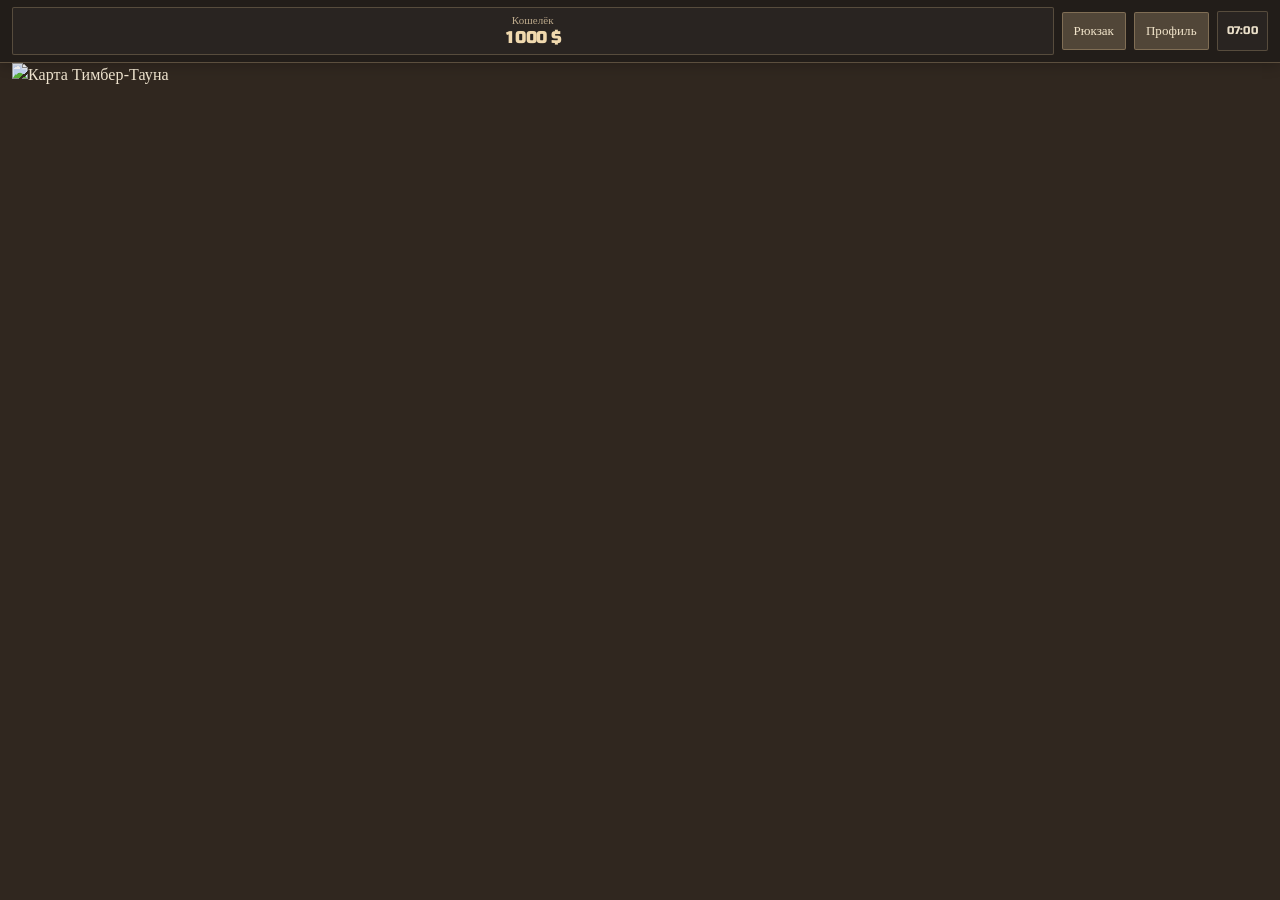
==== commit 085615ac: "Add files via upload" ====
--- a/game.html
+++ b/game.html
@@ -110,10 +110,7 @@
     <h1 hidden>Тимбер-Таун</h1>
     <p id="period" data-period="dawn" hidden>Рассвет. День <data id="day" value="1">1</data>.</p>
     <figure id="world">
-      <img id="map-dawn" src="World_map_Sunrise.jpeg" alt="Карта Тимбер-Тауна на рассвете">
-      <img id="map-day" src="World_map_day.jpeg" alt="Карта Тимбер-Тауна днём" hidden>
-      <img id="map-dusk" src="World_map_Sunset.jpeg" alt="Карта Тимбер-Тауна на закате" hidden>
-      <img id="map-night" src="World_map_Night.jpeg" alt="Карта Тимбер-Тауна ночью" hidden>
+      <img id="map-dawn" src="karta.jpeg" alt="Карта Тимбер-Тауна">
       <a href="#" tabindex="0" aria-disabled="true" aria-label="Хвойный Кряж — закрытая территория" data-spot="pine" style="left:20%;top:2%;width:24%;height:16%"></a>
       <a href="#" tabindex="0" aria-disabled="true" aria-label="Дубовый Стан — закрытая территория" data-spot="oak" style="left:76%;top:19%;width:22%;height:14%"></a>
       <a href="sklad-lesa.html" aria-label="Склад леса" data-spot="yard" style="left:1%;top:32%;width:18%;height:16%"></a>
--- a/style.css
+++ b/style.css
@@ -1421,801 +1421,378 @@
 #raw-log-actions { display: flex; flex-wrap: wrap; gap: 8px; }
 #raw-log-market [hidden] { display: none !important; }
 
-
-/* ===== Timber Town: возвращение к исходной атмосфере, спокойная современная подача ===== */
-:root{
-  --ink:#171a16;
-  --wood:#34372e;
-  --wood-deep:#242820;
-  --gold:#b99a60;
-  --gold-light:#d1b77f;
-  --gold-deep:#887348;
-  --gold-wash:rgba(185,154,96,.13);
-  --cream:#e4e1d5;
-  --cream-muted:#a9aa9d;
-  --cream-soft:#c6c4b7;
-  --moss:#59664a;
-  --moss-light:#879273;
-  --line:rgba(226,225,213,.10);
-  --line-strong:rgba(226,225,213,.16);
-  --pixel:Inter,system-ui,-apple-system,"Segoe UI",sans-serif;
-  --ui:Inter,system-ui,-apple-system,"Segoe UI",sans-serif;
-  --font-ui:Inter,system-ui,-apple-system,"Segoe UI",sans-serif;
-  --fs-tiny:11px;--fs-small:13px;
-  --stroke:0px;--offset:0px;
-}
-html,body{
-  background:#171a16!important;color:var(--cream)!important;
-  font-family:Inter,system-ui,-apple-system,"Segoe UI",sans-serif!important;
-  font-size:14px!important;line-height:1.5!important;letter-spacing:0!important;
-}
-body{background:radial-gradient(ellipse at 50% -18%,#30352b 0%,#20241e 46%,#171a16 100%) fixed!important;}
-h1,h2,h3,h4,p,li,label,small,strong,span,a,button,input,select,textarea{
-  font-family:Inter,system-ui,-apple-system,"Segoe UI",sans-serif!important;
-  letter-spacing:normal!important;text-shadow:none!important;
-}
-h1,h2,h3{color:#e9e5d8!important;line-height:1.2!important;font-weight:650!important;}
-h1{font-size:clamp(22px,3vw,30px)!important;}
-h2{font-size:20px!important;}
-h3{font-size:16px!important;}
-p{line-height:1.55!important;}
-a{color:#d8c69b!important;text-decoration:none;}
-a:hover{color:#f0dfb7!important;}
-/* One quiet surface per content group — no nested frames or thick outlines. */
-main,section,article,fieldset,dialog,.panel,.card,.box,.tile,.worker-card,.building-card,
-.market-card,.contract-card,.guide-card,.stat-card,.inventory-card{
-  border-color:transparent!important;
-  box-shadow:none!important;
-}
-main:not(#map){background:transparent!important;}
-section,article,.panel,.card,.box,.tile,.worker-card,.building-card,.market-card,
-.stat-card,.inventory-card{
-  background:linear-gradient(145deg,rgba(58,63,51,.72),rgba(39,43,36,.78))!important;
-  border:0!important;border-radius:14px!important;
-}
-section section,article article,.card .card,.panel .panel,.box .box{
-  background:rgba(255,255,255,.025)!important;border:0!important;box-shadow:none!important;
-}
-hr, .divider{border:0!important;height:1px!important;background:rgba(226,225,213,.12)!important;}
-/* Clean top bar shared by all pages */
-#hud{
-  background:linear-gradient(100deg,#292e26,#34392f 55%,#292e26)!important;
-  border:0!important;border-bottom:1px solid rgba(226,225,213,.12)!important;
-  box-shadow:0 8px 24px rgba(0,0,0,.18)!important;
-  border-radius:0 0 14px 14px!important;
-  color:var(--cream)!important;
-  gap:clamp(10px,2vw,24px)!important;
-}
-#hud p,#hud a,#hud button{font-size:13px!important;font-weight:600!important;}
-#wallet data,#money{color:#e4c78d!important;font-size:17px!important;font-weight:750!important;}
-#clock{color:#d4d0c3!important;}
-/* Buttons: solid, quiet, consistent. */
-button,.btn,#play,input[type=button],input[type=submit],select{
-  min-height:42px!important;padding:9px 15px!important;
-  color:#eee9dc!important;background:linear-gradient(180deg,#59634b,#46513c)!important;
-  border:0!important;border-radius:10px!important;
-  box-shadow:0 3px 10px rgba(0,0,0,.16)!important;
-  font-size:13px!important;font-weight:650!important;
-  transition:background .15s ease,transform .15s ease,filter .15s ease!important;
-}
-button:hover,.btn:hover,#play:hover,input[type=submit]:hover{filter:brightness(1.1)!important;}
-button:active,.btn:active,#play:active{transform:translateY(1px)!important;box-shadow:none!important;}
-button:disabled{opacity:.42!important;filter:saturate(.5)!important;}
-a[role=button],nav a,.tab-button{
-  border:0!important;box-shadow:none!important;border-radius:9px!important;
-  background:rgba(255,255,255,.045)!important;padding:9px 13px!important;
-}
-input,textarea{
-  background:#252a23!important;color:#eee9dc!important;
-  border:1px solid rgba(226,225,213,.13)!important;border-radius:9px!important;
-  min-height:42px!important;padding:10px 12px!important;outline:none!important;
-}
-input:focus,textarea:focus,select:focus{border-color:rgba(185,154,96,.65)!important;box-shadow:0 0 0 3px rgba(185,154,96,.12)!important;}
-/* Main map remains the primary navigation hub. Keep its artwork untouched. */
-body[data-screen="map"]{overflow:hidden!important;}
-body[data-screen="map"] #map{
-  background:transparent!important;border:0!important;box-shadow:none!important;
-}
-body[data-screen="map"] #world{
-  border:0!important;outline:0!important;box-shadow:0 14px 36px rgba(0,0,0,.28)!important;
-  border-radius:14px!important;overflow:hidden!important;
-}
-body[data-screen="map"] #world img{image-rendering:auto!important;}
-body[data-screen="map"] #world a{border:0!important;box-shadow:none!important;}
-body[data-screen="map"] #world a:focus-visible{outline:2px solid var(--gold)!important;outline-offset:1px!important;}
-/* Main page content and tables */
-main:not(#map){max-width:1120px!important;margin:clamp(16px,3vw,32px) auto!important;padding:clamp(12px,2vw,24px)!important;}
-main h1{margin:8px 0 20px!important;}
-main nav{display:flex!important;flex-wrap:wrap!important;gap:8px!important;margin:12px 0 20px!important;}
-main nav a[aria-current],main nav a.active{background:rgba(185,154,96,.18)!important;color:#ead8ad!important;}
-table{width:100%!important;border-collapse:separate!important;border-spacing:0 5px!important;}
-th{color:#b9ad91!important;font-size:11px!important;text-transform:uppercase!important;font-weight:700!important;}
-td{background:rgba(255,255,255,.035)!important;color:#dedbce!important;padding:10px!important;border:0!important;}
-tr td:first-child{border-radius:8px 0 0 8px!important;}tr td:last-child{border-radius:0 8px 8px 0!important;}
-ul{padding-left:20px!important;}
-li{line-height:1.5!important;}
-dialog{
-  color:var(--cream)!important;background:#282d25!important;border:0!important;
-  border-radius:16px!important;box-shadow:0 24px 70px rgba(0,0,0,.5)!important;
-}
-dialog::backdrop{background:rgba(8,10,8,.72)!important;backdrop-filter:blur(4px);}
-.paper-contract{
-  color:#332719!important;background:linear-gradient(135deg,#e9dfc8,#d8c9a9)!important;
-  border:0!important;border-radius:8px!important;box-shadow:0 10px 30px rgba(0,0,0,.18)!important;
-}
-.paper-contract h3,.paper-contract p,.paper-contract label{color:#332719!important;}
-.toast{background:#30372d!important;border:0!important;border-radius:12px!important;box-shadow:0 8px 24px rgba(0,0,0,.25)!important;}
-#processing{background:rgba(23,26,22,.97)!important;border:0!important;border-radius:16px!important;box-shadow:0 18px 55px rgba(0,0,0,.45)!important;}
-/* Long lists scroll inside their own area instead of stretching the page. */
-#profile-crew,#chance-list,#inventory-list,.worker-list,.shop-list,.storage-list,.log-list{
-  max-height:min(56vh,560px)!important;overflow-y:auto!important;overscroll-behavior:contain!important;
-  scrollbar-width:thin!important;scrollbar-color:#69745a transparent!important;
-}
-@media(max-width:700px){
-  html,body{font-size:13px!important;}
-  #hud{padding:8px 10px!important;gap:8px!important;flex-wrap:wrap!important;}
-  #hud p,#hud a,#hud button{font-size:11px!important;}
-  main:not(#map){margin:10px auto!important;padding:10px!important;}
-  main nav{gap:6px!important;}
-  main nav a{padding:8px 10px!important;font-size:12px!important;}
-  table{font-size:12px!important;}
-}
-
-/* =====================================================================
-   TIMBER TOWN — RUSTIC ILLUSTRATED UI
-   Visual direction: hand-painted forest world + warm paper game surfaces.
-   The map remains the only content on the home screen.
-   ===================================================================== */
+/* ==========================================================
+   TIMBER TOWN — parchment & field-notes visual refresh
+   Inspired by the warm editorial mood of the supplied reference.
+   All illustrations and game content remain original to the game.
+   ========================================================== */
 :root {
-  --ink: #35332d;
-  --wood: #655039;
-  --wood-deep: #373229;
-  --gold: #b28a4d;
-  --gold-light: #d4b77c;
-  --gold-deep: #8b6b3e;
-  --gold-wash: rgba(178, 138, 77, .14);
-  --cream: #e7dec9;
-  --cream-muted: #b7ad98;
-  --cream-soft: #d2c6ad;
-  --moss: #65724e;
-  --moss-light: #87936a;
-  --common: #8b8a7d;
-  --danger: #96594b;
-  --danger-ink: #fff0df;
-  --danger-wash: rgba(150, 89, 75, .14);
-  --rare: #60788b;
-  --mythic: #87718b;
-  --line: rgba(55, 48, 37, .16);
-  --line-strong: rgba(55, 48, 37, .28);
-  --paper: #d2c4a5;
-  --paper-light: #e0d4bb;
-  --paper-dark: #b9a987;
-  --paper-ink: #342d22;
-  --canvas: #494840;
-  --canvas-deep: #383831;
-  --canvas-light: #555349;
-  --ui: "Trebuchet MS", "Segoe UI", sans-serif;
-  --pixel: "Trebuchet MS", "Segoe UI", sans-serif;
-  --font-ui: "Trebuchet MS", "Segoe UI", sans-serif;
-  --fs-tiny: 11px;
-  --fs-small: 13px;
+  --tt-bg: #38322b;
+  --tt-bg-deep: #24201b;
+  --tt-paper: #e8ddc4;
+  --tt-paper-light: #f0e7d3;
+  --tt-paper-shadow: #cdbb99;
+  --tt-paper-line: #b9a27f;
+  --tt-brown: #4b3929;
+  --tt-brown-soft: #77634a;
+  --tt-olive: #69705a;
+  --tt-brass: #aa8758;
+  --tt-serif: Georgia, "Palatino Linotype", "Book Antiqua", serif;
+  --ink: #30271f;
+  --wood: #59432f;
+  --wood-deep: #36291e;
+  --gold: #b18d5d;
+  --gold-light: #dfc79e;
+  --gold-deep: #8d6c43;
+  --gold-wash: rgba(177, 141, 93, .15);
+  --cream: #eee3cc;
+  --cream-muted: #b8a88c;
+  --cream-soft: #d8c9ab;
+  --line: #6a5743;
+  --line-strong: #8e7656;
+  --pixel: var(--tt-serif);
+  --ui: var(--tt-serif);
+  --font-ui: var(--tt-serif);
   --stroke: 1px;
-  --offset: 0;
-  --hud-height: 64px;
 }
 
 html, body {
-  margin: 0 !important;
-  background: var(--canvas) !important;
-  color: var(--cream) !important;
-  font-family: var(--ui) !important;
-  font-size: 14px !important;
-  line-height: 1.48 !important;
-  letter-spacing: .005em !important;
-  -webkit-font-smoothing: antialiased;
-  text-rendering: optimizeLegibility;
-}
-body {
+  background: var(--tt-bg);
+  color: #f0e5d0;
+  font-family: var(--tt-serif);
+  font-size: 16px;
+  line-height: 1.55;
+  letter-spacing: .005em;
+}
+body[data-screen]:not([data-screen="boot"]):not([data-screen="map"]) {
   min-height: 100dvh;
   background:
-    radial-gradient(ellipse at 50% -16%, rgba(205, 186, 143, .10), transparent 46%),
-    linear-gradient(145deg, var(--canvas-light), var(--canvas) 48%, var(--canvas-deep)) fixed !important;
-}
-body, body * { font-family: var(--ui) !important; }
-h1, h2, h3, h4 { font-family: Georgia, "Times New Roman", serif !important; letter-spacing: 0 !important; }
-h1 { color: var(--paper-light) !important; font-size: clamp(24px, 3.2vw, 34px) !important; font-weight: 700 !important; line-height: 1.16 !important; }
-h2 { color: var(--paper-ink) !important; font-size: clamp(18px, 2.2vw, 23px) !important; font-weight: 700 !important; line-height: 1.2 !important; }
-h3 { color: var(--paper-ink) !important; font-size: 16px !important; font-weight: 700 !important; }
-p, li, label, small, data, time { letter-spacing: 0 !important; }
-a { color: var(--gold-light) !important; text-decoration: none; }
-a:hover { color: #f0ddb5 !important; }
-[hidden] { display: none !important; }
-
-/* Shared top bar — one clean wooden strip, not a row of nested boxes. */
+    radial-gradient(ellipse at 18% 0%, rgba(136, 119, 93, .19), transparent 44%),
+    radial-gradient(ellipse at 90% 24%, rgba(16, 13, 10, .18), transparent 42%),
+    linear-gradient(145deg, #403a32 0%, #302b25 48%, #26221d 100%);
+}
+
+/* Compact top navigation, like a small brass nameplate. */
 #hud {
-  position: sticky !important;
-  top: 0 !important;
-  z-index: 40 !important;
-  display: grid !important;
-  grid-template-columns: 176px minmax(110px, 1fr) auto auto 74px !important;
-  align-items: center !important;
-  gap: clamp(8px, 1.5vw, 18px) !important;
-  min-height: var(--hud-height) !important;
-  padding: max(7px, env(safe-area-inset-top)) clamp(12px, 2.4vw, 28px) 7px !important;
+  min-height: 58px;
+  padding: 7px max(12px, env(safe-area-inset-left)) 7px max(12px, env(safe-area-inset-right));
+  gap: 8px;
+  background: rgba(34, 29, 24, .96);
+  border: 0;
+  border-bottom: 1px solid rgba(206, 177, 132, .34);
+  box-shadow: 0 3px 12px rgba(0,0,0,.2);
+  color: #eadfc9;
+}
+#wallet, #clock {
+  padding: 6px 9px;
+  border: 1px solid rgba(206, 177, 132, .28);
+  border-radius: 2px;
+  background: rgba(255,255,255,.035);
+  color: #eadfc9;
+  font: 13px/1.25 var(--tt-serif);
+  box-shadow: none;
+}
+#wallet span { color: #bca98b; font-size: 11px; }
+#wallet data { color: #f0d9ae; font-weight: 700; }
+#clock { text-align:center; }
+#open-inventory, #open-profile {
+  min-height: 38px;
+  padding: 6px 11px;
+  border: 1px solid rgba(206, 177, 132, .38);
+  border-radius: 2px;
+  background: #514638;
+  color: #f1e4ca;
+  box-shadow: none;
+  font: 13px/1.2 var(--tt-serif);
+}
+#open-inventory:hover, #open-profile:hover { background:#635440; }
+
+/* Main pages become readable paper sheets on a dark desk. */
+body[data-screen]:not([data-screen="boot"]):not([data-screen="map"]) main:not(#map) {
+  width: min(100%, 1040px);
+  max-width: 1040px;
+  margin: 0 auto;
+  padding: clamp(14px, 3vw, 28px) clamp(12px, 3vw, 28px) max(28px, env(safe-area-inset-bottom));
+  color: var(--tt-brown);
+  font: 16px/1.55 var(--tt-serif);
+  align-items: stretch;
+}
+main:not(#boot):not(#map) > h1 {
+  margin: 6px 0 14px;
+  padding: 0 0 12px;
+  color: #f1e4cc;
+  border-bottom: 1px solid rgba(220, 194, 151, .3);
+  font: 500 clamp(25px, 5vw, 34px)/1.12 var(--tt-serif);
+  letter-spacing: .015em;
+  text-shadow: 0 2px 5px rgba(0,0,0,.3);
+}
+main:not(#boot):not(#map) > p:first-child a,
+main:not(#boot):not(#map) > nav a {
+  color: #e8d8bd;
+  font: 13px/1.3 var(--tt-serif);
+  text-decoration: none;
+}
+main:not(#boot):not(#map) > p:first-child a {
+  display:inline-block;
+  margin-bottom:8px;
+  padding:6px 10px;
+  border:1px solid rgba(220,194,151,.3);
+  background:rgba(28,24,20,.35);
+}
+main:not(#boot):not(#map) > nav {
+  display:flex;
+  flex-wrap:wrap;
+  gap:7px;
+  margin: 4px 0 14px;
+}
+main:not(#boot):not(#map) > nav a {
+  padding:7px 12px;
+  border:1px solid rgba(218,194,158,.35);
+  background:rgba(25,22,18,.4);
+}
+main:not(#boot):not(#map) > section,
+main:not(#boot):not(#map) > form,
+main:not(#boot):not(#map) > ul,
+main:not(#boot):not(#map) > table,
+main:not(#boot):not(#map) > button,
+body[data-screen]:not([data-screen="boot"]) .about-game-plaque {
+  margin: 0 0 14px;
+  padding: clamp(14px, 2.6vw, 22px);
+  color: var(--tt-brown);
   background:
-    linear-gradient(180deg, rgba(113, 88, 58, .28), transparent 45%),
-    linear-gradient(100deg, #38342c, #494033 48%, #38342c) !important;
-  border: 0 !important;
-  border-bottom: 1px solid rgba(227, 208, 169, .20) !important;
-  border-radius: 0 !important;
-  box-shadow: 0 3px 12px rgba(20, 17, 12, .22) !important;
-  color: var(--cream) !important;
-  backdrop-filter: blur(8px);
-}
-#hud::before {
-  content: "🌲  TIMBER TOWN";
-  display: flex;
-  align-items: center;
-  min-width: 0;
-  color: #e4d4b5;
-  font-family: Georgia, "Times New Roman", serif !important;
-  font-size: clamp(15px, 1.7vw, 20px);
-  font-weight: 700;
-  letter-spacing: .07em;
-  white-space: nowrap;
-  text-shadow: 0 1px rgba(0,0,0,.24);
-}
-#hud p { margin: 0 !important; line-height: 1.2 !important; }
-#wallet {
-  display: flex !important;
-  align-items: baseline !important;
-  justify-content: flex-start !important;
-  gap: 10px !important;
-  min-width: 0 !important;
-  padding: 0 0 0 18px !important;
-  overflow: hidden !important;
-  border: 0 !important;
-  border-left: 1px solid rgba(226, 210, 178, .20) !important;
-  border-radius: 0 !important;
-  background: transparent !important;
-  box-shadow: none !important;
-  white-space: nowrap !important;
-}
-#wallet > span { color: #b9ad96 !important; font-size: 11px !important; font-weight: 500 !important; }
-#wallet data, #money {
-  color: #ead7ad !important;
-  font-size: clamp(15px, 1.8vw, 19px) !important;
-  font-weight: 800 !important;
-  font-variant-numeric: tabular-nums;
-}
-#open-inventory, #open-profile, #clock {
-  display: inline-flex !important;
-  align-items: center !important;
-  justify-content: center !important;
-  min-width: 0 !important;
-  min-height: 38px !important;
-  height: 38px !important;
-  padding: 7px 12px !important;
-  color: #eee3ce !important;
-  background: rgba(215, 194, 153, .08) !important;
-  border: 1px solid rgba(225, 206, 169, .18) !important;
-  border-radius: 6px !important;
-  box-shadow: none !important;
-  font-size: 12px !important;
-  font-weight: 700 !important;
-  line-height: 1.1 !important;
-  text-decoration: none !important;
-  white-space: nowrap !important;
-}
-#open-inventory:hover, #open-profile:hover { background: rgba(215, 194, 153, .16) !important; }
-#clock {
-  justify-self: end;
-  width: 74px;
-  padding-inline: 8px !important;
-  color: #eddaae !important;
-  font-size: 13px !important;
-  font-variant-numeric: tabular-nums;
-  border-color: transparent !important;
-  background: transparent !important;
-}
-
-/* The world map is the complete home screen: no extra dashboard panels. */
-body[data-screen="map"] {
-  display: flex !important;
-  flex-direction: column !important;
-  height: 100dvh !important;
-  min-height: 0 !important;
-  overflow: hidden !important;
-  background: #494840 !important;
-}
-body[data-screen="map"] #hud { flex: 0 0 auto !important; }
-body[data-screen="map"] #map {
-  position: relative !important;
-  display: flex !important;
-  flex: 1 1 auto !important;
-  align-items: center !important;
-  justify-content: center !important;
-  width: 100% !important;
-  min-width: 0 !important;
-  min-height: 0 !important;
-  height: auto !important;
-  margin: 0 !important;
-  padding: 0 !important;
-  overflow: hidden !important;
-  background: linear-gradient(145deg, #555249, #403f38) !important;
-  border: 0 !important;
-  border-radius: 0 !important;
-  box-shadow: none !important;
-}
-body[data-screen="map"] #world {
-  position: relative !important;
-  display: block !important;
-  flex: 0 0 auto !important;
-  width: min(100vw, calc((100dvh - var(--hud-height)) * 1.5)) !important;
-  max-width: 100% !important;
-  height: auto !important;
-  aspect-ratio: 3 / 2 !important;
-  margin: 0 !important;
-  overflow: hidden !important;
-  background: transparent !important;
-  border: 0 !important;
-  border-radius: 0 !important;
-  outline: 0 !important;
-  box-shadow: none !important;
-}
-body[data-screen="map"] #world img {
-  position: absolute !important;
-  inset: 0 !important;
-  display: block;
-  width: 100% !important;
-  height: 100% !important;
-  object-fit: contain !important;
-  image-rendering: auto !important;
-}
-body[data-screen="map"] #world a {
-  position: absolute !important;
-  display: block !important;
-  background: transparent !important;
-  border: 0 !important;
-  border-radius: 0 !important;
-  box-shadow: none !important;
-  outline: 0 !important;
-}
-body[data-screen="map"] #world a:focus-visible {
-  outline: 2px solid rgba(248, 223, 164, .9) !important;
-  outline-offset: 0 !important;
-  background: rgba(245, 222, 170, .12) !important;
-}
-body[data-screen="map"] #toasts,
-body[data-screen="map"] #processing,
-body[data-screen="map"] #inventory { z-index: 60 !important; }
-
-/* Interiors: one parchment surface per meaningful section, no nested frames. */
-main:not(#boot):not(#map) {
-  display: grid !important;
-  grid-template-columns: repeat(12, minmax(0, 1fr));
-  align-content: start !important;
-  gap: 14px !important;
-  width: min(1240px, 100%) !important;
-  margin: 0 auto !important;
-  padding: 20px clamp(12px, 2.2vw, 26px) max(30px, env(safe-area-inset-bottom)) !important;
-  color: var(--paper-ink) !important;
-  background: transparent !important;
-}
-main:not(#boot):not(#map) > * { min-width: 0; }
-main:not(#boot):not(#map) > p:first-child {
-  grid-column: 1 / -1 !important;
-  display: flex !important;
-  align-items: center;
-  gap: 10px;
-  margin: 0 !important;
-  padding: 0 !important;
-  background: transparent !important;
-  border: 0 !important;
-}
-main:not(#boot):not(#map) > p:first-child a {
-  display: inline-flex !important;
-  align-items: center;
-  min-height: 34px;
-  padding: 7px 12px !important;
-  color: #eee2c9 !important;
-  background: rgba(53, 45, 33, .62) !important;
-  border: 1px solid rgba(231, 214, 180, .18) !important;
-  border-radius: 5px !important;
-  box-shadow: none !important;
-  font-size: 12px !important;
-  font-weight: 700 !important;
-}
-main:not(#boot):not(#map) > h1 {
-  grid-column: 1 / -1 !important;
-  margin: 0 !important;
-  padding: 2px 0 5px !important;
-  color: #f0e5ce !important;
-  font-size: clamp(26px, 3vw, 34px) !important;
-  text-shadow: 0 2px 3px rgba(0,0,0,.16) !important;
-}
-main:not(#boot):not(#map) > img {
-  order: initial !important;
-  grid-column: 1 / -1 !important;
-  display: block;
-  width: 100% !important;
-  max-height: 210px !important;
-  height: clamp(118px, 19vw, 210px) !important;
-  margin: 0 !important;
-  object-fit: cover !important;
-  object-position: center 48% !important;
-  border: 0 !important;
-  border-radius: 6px !important;
-  box-shadow: 0 5px 18px rgba(19, 16, 11, .19) !important;
-  filter: saturate(.84) contrast(.96);
-}
-main:not(#boot):not(#map) > .building-guide {
-  grid-column: 1 / -1 !important;
-  display: flex !important;
-  align-items: center !important;
-  gap: 13px !important;
-  margin: 0 !important;
-  padding: 10px 14px !important;
-  color: #eee4d0 !important;
-  background: rgba(48, 44, 36, .66) !important;
-  border: 0 !important;
-  border-left: 3px solid #a68a58 !important;
-  border-radius: 5px !important;
-  box-shadow: none !important;
-}
-.building-guide img { width: 44px !important; height: 44px !important; object-fit: cover; border: 0 !important; border-radius: 50% !important; }
-.building-guide p { color: #e4dac4 !important; font-size: 13px !important; }
-main:not(#boot):not(#map) > p:not(:first-child) {
-  grid-column: 1 / -1;
-  margin: 0 !important;
-  padding: 0 !important;
-  color: #e2d6bd !important;
-  font-size: 13px !important;
-}
-main:not(#boot):not(#map) > nav {
-  grid-column: 1 / -1 !important;
-  display: flex !important;
-  flex-wrap: nowrap !important;
-  gap: 6px !important;
-  margin: 0 !important;
-  padding: 0 0 5px !important;
-  overflow-x: auto !important;
-  scrollbar-width: thin;
-  border: 0 !important;
-}
-main:not(#boot):not(#map) > nav a,
-#crew a, nav[aria-label="Разделы справочника"] a {
-  flex: 0 0 auto;
-  min-height: 34px;
-  padding: 7px 11px !important;
-  color: #4b402e !important;
-  background: rgba(218, 204, 174, .86) !important;
-  border: 1px solid rgba(62, 51, 35, .15) !important;
-  border-radius: 5px !important;
-  box-shadow: none !important;
-  font-size: 12px !important;
-  font-weight: 700 !important;
-  text-decoration: none !important;
-}
-
-main section:not([hidden]) {
-  display: flex !important;
-  flex-direction: column !important;
-  gap: 12px !important;
-  min-width: 0 !important;
-  margin: 0 !important;
-  padding: 17px clamp(14px, 2vw, 22px) !important;
-  color: var(--paper-ink) !important;
-  background:
-    linear-gradient(145deg, rgba(255,255,255,.17), transparent 58%),
-    var(--paper) !important;
-  border: 1px solid rgba(48, 39, 26, .22) !important;
-  border-radius: 7px !important;
-  outline: 0 !important;
-  box-shadow: 0 5px 16px rgba(24, 19, 12, .15) !important;
-}
-main section:not([hidden]) > h2 {
-  margin: 0 !important;
-  padding: 0 0 9px !important;
-  color: #3a3022 !important;
-  border: 0 !important;
-  border-bottom: 1px solid rgba(64, 53, 36, .20) !important;
-  font-size: clamp(18px, 2vw, 22px) !important;
-}
-main section p, main section li, main section label, main section span, main section strong,
-main section data, main section small, main section time { color: #433a2b; }
-main section p { font-size: 13px; line-height: 1.5 !important; }
-main section .muted, main section .fs-tiny, main section .form-hint,
-main section .safe-hint, main section .stat-label, main section .muted * { color: #7b705c !important; }
-main section > section, main section > div, main section article,
-main section .stat, main section .stat-row > div, main section .safe-card,
-main section .safe-panel, main section .operator-card, main section .machine-card,
-main section .wood-stock-card, main section .zone-detail-grid > div,
-main section .repair-card, main section .building-card {
-  background: transparent !important;
-  border: 0 !important;
-  outline: 0 !important;
-  box-shadow: none !important;
-}
-main section section { padding: 0 !important; border-radius: 0 !important; }
-main section > div:not(.building-guide) { max-width: 100%; }
-hr, .divider, .section-divider { border: 0 !important; height: 1px !important; background: rgba(59, 49, 33, .18) !important; }
-
-/* Uniform controls: illustrated-paper feel, restrained wood / moss colours. */
-button, .btn, #play, input[type="button"], input[type="submit"], select,
-a[role="button"] {
-  display: inline-flex !important;
-  align-items: center !important;
-  justify-content: center !important;
-  gap: 7px !important;
-  min-height: 38px !important;
-  padding: 8px 14px !important;
-  color: #f5eddd !important;
-  background: linear-gradient(180deg, #78805b, #616b49) !important;
-  border: 1px solid rgba(43, 48, 31, .32) !important;
-  border-radius: 5px !important;
-  box-shadow: 0 2px 0 rgba(44, 41, 31, .20) !important;
-  font-family: var(--ui) !important;
-  font-size: 13px !important;
-  font-weight: 700 !important;
-  line-height: 1.2 !important;
-  text-decoration: none !important;
-  text-shadow: none !important;
-  cursor: pointer;
-  transition: background .14s ease, transform .14s ease, filter .14s ease !important;
-}
-button:hover:not(:disabled), .btn:hover, #play:hover, input[type="submit"]:hover { filter: brightness(1.07) !important; }
-button:active:not(:disabled), .btn:active, #play:active { transform: translateY(1px) !important; box-shadow: none !important; }
-button:disabled { opacity: .42 !important; filter: saturate(.45) !important; cursor: not-allowed !important; }
-button.ghost, .ghost, .secondary, .safe-quick button {
-  color: #534735 !important;
-  background: rgba(88, 77, 56, .09) !important;
-  border: 1px solid rgba(70, 57, 38, .18) !important;
-  box-shadow: none !important;
-}
-#reset-progress, #reset-yes, #fire-yes, .fire-worker, #repair-machine {
-  color: #fff1e5 !important;
-  background: linear-gradient(180deg, #a76b5a, #8d5346) !important;
-}
-input, select, textarea {
-  width: auto;
-  min-height: 38px !important;
-  padding: 8px 10px !important;
-  color: #3c3326 !important;
-  background: #e5d9c1 !important;
-  border: 1px solid rgba(62, 51, 35, .26) !important;
-  border-radius: 4px !important;
-  box-shadow: inset 0 1px 2px rgba(59, 47, 30, .08) !important;
-  font-size: 13px !important;
-}
-input::placeholder, textarea::placeholder { color: #92846a !important; }
-input:focus, textarea:focus, select:focus {
-  border-color: #8c754c !important;
-  outline: 2px solid rgba(145, 119, 72, .20) !important;
-  outline-offset: 1px !important;
-  box-shadow: none !important;
-}
-input[type="number"] { width: 100%; background: #e5d9c1 !important; border: 1px solid rgba(62,51,35,.26) !important; }
-
-/* Shop: products become a tidy catalogue grid instead of stacked nested cards. */
-#axe-catalog {
-  grid-column: 1 / -1 !important;
-  display: grid !important;
-  grid-template-columns: repeat(auto-fit, minmax(min(100%, 220px), 1fr)) !important;
-  gap: 10px !important;
-  margin: 0 !important;
-  padding: 0 !important;
-  list-style: none !important;
-}
-#axe-catalog > li {
-  display: grid !important;
-  grid-template-columns: 56px minmax(0,1fr) !important;
-  grid-template-areas: "icon name" "icon desc" "btn btn" !important;
-  gap: 6px 12px !important;
-  align-content: start !important;
-  min-width: 0 !important;
-  margin: 0 !important;
-  padding: 14px !important;
-  color: var(--paper-ink) !important;
-  background: var(--paper) !important;
-  border: 1px solid rgba(48,39,26,.2) !important;
-  outline: 0 !important;
-  border-radius: 6px !important;
-  box-shadow: 0 4px 12px rgba(20,16,10,.13) !important;
-}
-#axe-catalog > li > .axe-icon { grid-area: icon; width: 52px !important; height: 52px !important; image-rendering: auto !important; }
-#axe-catalog > li > h2 { grid-area: name; margin: 0 !important; color: #433727 !important; font-size: 17px !important; }
-#axe-catalog > li > p { grid-area: desc; color: #75674f !important; font-size: 12px !important; }
-#axe-catalog > li > button { grid-area: btn; justify-self: start; }
-
-/* Page-specific composition: blocks follow the task of each building. */
-main#sawmill { grid-template-columns: repeat(12, minmax(0,1fr)) !important; }
-main#sawmill > #raw-log-market { grid-column: 1 / -1 !important; }
-main#sawmill > #safe { grid-column: span 7 !important; }
-main#sawmill > #crew { grid-column: span 5 !important; }
-main#sawmill > #stats { grid-column: 1 / -1 !important; }
-main#sawmill > #station-crew { grid-column: span 6 !important; }
-main#sawmill > #zones { grid-column: span 6 !important; }
-#raw-log-controls, .safe-input-row, .safe-actions-panels, .machine-controls,
-.machine-batch-actions, .machine-actions, .crew-filters, .crew-pagination,
-#raw-log-actions { display: flex !important; flex-wrap: wrap !important; align-items: center; gap: 9px !important; }
-#raw-log-status { margin: 0 !important; padding: 9px 0 !important; color: #554a37 !important; }
-#raw-log-contract { margin: 8px auto 0 !important; }
-#crew-list, #profile-crew, #chance-list, #broken-axes, #machine-repair-list,
-#log-piles, #hired-list {
-  display: grid !important;
-  grid-template-columns: repeat(auto-fit, minmax(min(100%, 210px), 1fr)) !important;
-  gap: 8px !important;
-  max-height: min(52vh, 540px) !important;
-  overflow-y: auto !important;
-  overscroll-behavior: contain !important;
-  padding: 0 3px 5px 0 !important;
-  margin: 0 !important;
-  list-style: none !important;
-  scrollbar-width: thin !important;
-  scrollbar-color: #92805f transparent !important;
-}
-#crew-list > li, #profile-crew > li, #chance-list > li,
-#broken-axes > li, #machine-repair-list > li, #log-piles > li,
-#hired-list > li {
-  min-width: 0 !important;
-  padding: 9px 10px !important;
-  color: #473d2c !important;
-  background: rgba(91, 75, 49, .075) !important;
-  border: 0 !important;
-  border-bottom: 1px solid rgba(66, 54, 35, .18) !important;
-  outline: 0 !important;
-  border-radius: 0 !important;
-  box-shadow: none !important;
-}
-main#uprava { grid-template-columns: repeat(12, minmax(0,1fr)) !important; }
-main#uprava > #taxes, main#uprava > #licenses { grid-column: span 6 !important; }
-main#uprava > #hiring, main#uprava > #delivery-pay { grid-column: 1 / -1 !important; }
-main#sklad { grid-template-columns: repeat(12, minmax(0,1fr)) !important; }
-main#sklad > #warehouse-overview, main#sklad > #sell { grid-column: span 6 !important; }
-main#sklad > #machine { grid-column: 1 / -1 !important; }
-main#master { grid-template-columns: repeat(12, minmax(0,1fr)) !important; }
-main#master > #axe-repair, main#master > #machine-repair { grid-column: span 6 !important; }
-main#profile > nav { grid-column: 1 / -1 !important; }
-main#profile > section:not([hidden]) { grid-column: 1 / -1 !important; }
-main#shop > #machine-purchase { grid-column: 1 / -1 !important; }
-main#sklad-lesa > #forest-storage { grid-column: 1 / -1 !important; }
-main#foundry > * { grid-column: 1 / -1 !important; }
-
-/* Simple data groups / tables: visual grouping through spacing and tint, not borders. */
-.stat-row, .safe-balances, .zone-detail-grid, .safe-actions-panels,
-.machine-grid, .machine-tiers, .storage-summary, .profile-summary {
-  display: grid !important;
-  grid-template-columns: repeat(auto-fit, minmax(min(100%, 150px), 1fr));
-  gap: 9px !important;
-}
-.stat, .safe-card, .zone-detail-grid > div, .machine-card, .operator-card,
-.wood-stock-card, .safe-panel, .stat-row > div {
-  padding: 10px 12px !important;
-  background: rgba(77, 62, 40, .075) !important;
-  border: 0 !important;
-  border-bottom: 1px solid rgba(66,54,35,.16) !important;
-  border-radius: 3px !important;
-  box-shadow: none !important;
-}
-.stat-label, .safe-stat-label { display: block; color: #776950 !important; font-size: 11px !important; }
-.stat-value, .safe-stat-value { color: #3b3022 !important; font-size: 17px !important; font-weight: 800 !important; }
-#machine-tiers, table {
-  width: 100% !important;
-  border-collapse: collapse !important;
-  border-spacing: 0 !important;
-  color: #433929 !important;
-  font-size: 12px !important;
-}
-th { padding: 9px 8px !important; color: #776950 !important; background: transparent !important; border: 0 !important; text-align: left; }
-td { padding: 9px 8px !important; color: #433929 !important; background: rgba(77,62,40,.055) !important; border: 0 !important; border-bottom: 1px solid rgba(66,54,35,.12) !important; }
-tr td:first-child, tr td:last-child { border-radius: 0 !important; }
-
-/* Inventory / dialogs use parchment too; empty slots stay readable and calm. */
-dialog, #inventory {
-  color: var(--paper-ink) !important;
-  background: var(--paper-light) !important;
-  border: 1px solid rgba(44, 36, 24, .32) !important;
-  border-radius: 8px !important;
-  box-shadow: 0 18px 45px rgba(15,12,8,.4) !important;
-}
-dialog::backdrop, #inventory::backdrop { background: rgba(24,22,18,.68) !important; backdrop-filter: blur(2px); }
-dialog h2, #inventory h2 { color: #403423 !important; }
-#inventory-list { display: grid !important; grid-template-columns: repeat(4,minmax(0,1fr)) !important; gap: 6px !important; max-height: min(58vh,520px) !important; overflow-y: auto !important; }
-#inventory-list > li {
-  min-width: 0 !important;
-  min-height: 82px !important;
-  padding: 7px 4px !important;
-  color: #433929 !important;
-  background: rgba(105,86,55,.08) !important;
-  border: 1px solid rgba(67,55,36,.15) !important;
-  border-radius: 4px !important;
-  box-shadow: none !important;
-}
-#inventory-list > li[data-rarity="rare"] { border-color: rgba(91,126,156,.56) !important; }
-#inventory-list > li[data-rarity="legendary"] { border-color: rgba(165,126,66,.7) !important; }
-#inventory-list > li[data-rarity="mythic"] { border-color: rgba(135,103,140,.7) !important; }
-.paper-contract {
-  color: #3b3021 !important;
-  background: linear-gradient(145deg, #e5d9bf, #d0c09f) !important;
-  border: 1px solid rgba(63,51,33,.26) !important;
-  border-radius: 5px !important;
-  box-shadow: 0 5px 15px rgba(26,20,12,.13) !important;
-}
-.paper-contract h3, .paper-contract p, .paper-contract label { color: #3b3021 !important; }
-.paper-contract input { color: #3b3021 !important; background: rgba(255,255,255,.30) !important; border: 0 !important; border-bottom: 1px solid #86734e !important; }
-.toast {
-  color: #f0e5ce !important;
-  background: #39352d !important;
-  border: 1px solid rgba(225,206,169,.18) !important;
-  border-left: 3px solid #9e8c62 !important;
-  border-radius: 5px !important;
-  box-shadow: 0 9px 22px rgba(18,15,10,.24) !important;
-}
-#processing {
-  color: #f0e4cb !important;
-  background: rgba(50,46,38,.97) !important;
-  border: 1px solid rgba(225,206,169,.22) !important;
-  border-radius: 8px !important;
-  box-shadow: 0 15px 42px rgba(10,8,5,.4) !important;
-}
-#processing-title { color: #e3d2ad !important; }
-#processing-warning { color: #e6bc8d !important; }
-
-/* Loading page: keep full artwork and make the controls belong to the same world. */
-body[data-screen="boot"] { background: #403d34 !important; }
-body[data-screen="boot"]::after {
-  height: calc(9rem + env(safe-area-inset-bottom)) !important;
-  background: linear-gradient(180deg, transparent, rgba(39,35,28,.9)) !important;
-}
-body[data-screen="boot"] #boot h1 {
-  color: #e9d8b6 !important;
-  font-family: Georgia, "Times New Roman", serif !important;
-  letter-spacing: .12em !important;
-  text-shadow: 0 2px 14px rgba(16,12,8,.7) !important;
-}
-#load-bar {
-  height: 9px !important;
-  border: 0 !important;
-  border-radius: 99px !important;
-  background: rgba(238,224,192,.32) !important;
-  box-shadow: none !important;
-}
-#load-bar::-webkit-progress-bar { background: rgba(238,224,192,.32) !important; border-radius: 99px; }
-#load-bar::-webkit-progress-value { background: #b99a63 !important; border-radius: 99px; }
-#load-bar::-moz-progress-bar { background: #b99a63 !important; border-radius: 99px; }
-#tip { color: #eee2c8 !important; font-size: 12px !important; text-shadow: 0 1px 3px rgba(0,0,0,.7); }
-#play { color: #f7edda !important; background: linear-gradient(180deg,#7a805d,#5c6746) !important; border: 1px solid rgba(237,221,184,.25) !important; border-radius: 5px !important; box-shadow: 0 3px 0 rgba(27,26,20,.45) !important; }
-
-/* Responsive: let each page collapse naturally; keep map and HUD unbroken. */
-@media (max-width: 760px) {
-  :root { --hud-height: 58px; }
-  #hud {
-    grid-template-columns: 25px minmax(55px,1fr) auto auto 58px !important;
-    gap: 5px !important;
-    min-height: var(--hud-height) !important;
-    padding: max(5px, env(safe-area-inset-top)) 8px 5px !important;
-  }
-  #hud::before { content: "🌲"; width: 25px; font-size: 18px; letter-spacing: 0; }
-  #wallet { padding-left: 6px !important; gap: 5px !important; }
-  #wallet > span { display: none !important; }
-  #wallet data, #money { font-size: 14px !important; }
-  #open-inventory, #open-profile, #clock { min-height: 34px !important; height: 34px !important; padding: 6px 8px !important; font-size: 10px !important; }
-  #clock { width: 58px; }
-  body[data-screen="map"] #world { width: min(100vw, calc((100dvh - var(--hud-height)) * 1.5)) !important; }
-  main:not(#boot):not(#map) { display: flex !important; flex-direction: column !important; gap: 10px !important; padding: 12px 10px 24px !important; }
-  main:not(#boot):not(#map) > * { width: 100%; }
-  main:not(#boot):not(#map) > img { height: clamp(110px, 34vw, 190px) !important; }
-  main section:not([hidden]) { padding: 14px 12px !important; }
-  #axe-catalog { grid-template-columns: repeat(auto-fit, minmax(min(100%, 165px), 1fr)) !important; }
-  #crew-list, #profile-crew, #chance-list, #broken-axes, #machine-repair-list { grid-template-columns: 1fr !important; }
-  #inventory { width: min(94vw, 520px); max-width: 94vw; padding: 12px !important; }
-  #inventory-list { grid-template-columns: repeat(3,minmax(0,1fr)) !important; }
-  table { display: block; max-width: 100%; overflow-x: auto; white-space: nowrap; }
-}
-@media (max-width: 380px) {
-  #hud { grid-template-columns: 20px minmax(44px,1fr) auto auto 50px !important; gap: 3px !important; }
-  #hud::before { width: 20px; font-size: 16px; }
-  #open-inventory, #open-profile { padding-inline: 5px !important; font-size: 9px !important; }
-  #clock { width: 50px; padding-inline: 4px !important; font-size: 9px !important; }
-}
+    linear-gradient(135deg, rgba(255,255,255,.22), transparent 45%),
+    linear-gradient(145deg, var(--tt-paper-light), var(--tt-paper));
+  border: 1px solid var(--tt-paper-line);
+  border-radius: 2px;
+  box-shadow: 0 8px 22px rgba(0,0,0,.17), inset 0 0 0 3px rgba(255,255,255,.14);
+}
+main:not(#boot):not(#map) > section > section,
+main:not(#boot):not(#map) > section > div:not(.building-guide),
+main:not(#boot):not(#map) .stat,
+main:not(#boot):not(#map) .safe-card,
+main:not(#boot):not(#map) .machine-card,
+main:not(#boot):not(#map) .operator-card,
+main:not(#boot):not(#map) .wood-stock-card,
+main:not(#boot):not(#map) .zone-detail-grid > div {
+  color: var(--tt-brown);
+  background: rgba(255,255,255,.22);
+  border-color: rgba(126,100,68,.29);
+  box-shadow: none;
+}
+main:not(#boot):not(#map) h2,
+main:not(#boot):not(#map) h3,
+main:not(#boot):not(#map) .stat-label,
+main:not(#boot):not(#map) .safe-stat-label {
+  color: #54402d;
+  font-family: var(--tt-serif);
+  font-weight: 600;
+  letter-spacing: .01em;
+}
+main:not(#boot):not(#map) h2 {
+  margin-bottom: 12px;
+  padding-bottom: 8px;
+  border-bottom: 1px solid rgba(109,83,54,.24);
+  font-size: 21px;
+  line-height: 1.2;
+}
+main:not(#boot):not(#map) h3 { font-size: 17px; line-height:1.25; }
+main:not(#boot):not(#map) p,
+main:not(#boot):not(#map) li,
+main:not(#boot):not(#map) label,
+main:not(#boot):not(#map) small,
+main:not(#boot):not(#map) .form-hint { color:#5d4b38; font: 15px/1.52 var(--tt-serif); }
+main:not(#boot):not(#map) a { color:#695338; }
+main:not(#boot):not(#map) data,
+main:not(#boot):not(#map) time,
+main:not(#boot):not(#map) strong { color:#403020; }
+
+/* Paper-friendly controls. */
+main:not(#boot):not(#map) button,
+main:not(#boot):not(#map) .btn,
+#inventory button {
+  min-height: 40px;
+  padding: 8px 13px;
+  color:#f4ead7;
+  background:#66523c;
+  border:1px solid #4b3929;
+  border-radius:2px;
+  box-shadow:0 2px 0 rgba(52,39,26,.28);
+  font:14px/1.25 var(--tt-serif);
+  text-transform:none;
+}
+main:not(#boot):not(#map) button:hover:not(:disabled) { background:#7b6245; }
+main:not(#boot):not(#map) button:disabled { opacity:.43; }
+main:not(#boot):not(#map) button.gold-action,
+main:not(#boot):not(#map) #buy-log-warehouse,
+main:not(#boot):not(#map) #play {
+  color:#382b1e;
+  background:#c6a978;
+  border-color:#9d7f51;
+}
+main:not(#boot):not(#map) input,
+main:not(#boot):not(#map) select,
+#inventory input {
+  min-height:40px;
+  padding:8px 10px;
+  color:#403123;
+  background:#f6efdf;
+  border:1px solid #b7a17e;
+  border-radius:2px;
+  font:15px/1.3 var(--tt-serif);
+}
+main:not(#boot):not(#map) input::placeholder { color:#98866a; }
+main:not(#boot):not(#map) input:focus,
+main:not(#boot):not(#map) select:focus { outline:2px solid #ad8b5c; outline-offset:1px; }
+main:not(#boot):not(#map) ul { padding-left: 20px; }
+main:not(#boot):not(#map) img:not(.worker-portrait):not(.axe-icon) { border:1px solid rgba(126,100,68,.3); }
+
+/* Editorial section labels and the new raw-stock meter. */
+.eyebrow {
+  margin:0 0 5px !important;
+  color:#8b7250 !important;
+  font:10px/1.2 var(--tt-serif) !important;
+  font-weight:700 !important;
+  letter-spacing:.16em !important;
+  text-transform:uppercase;
+}
+#sawmill-storage { padding:16px 18px; }
+.storage-heading { display:flex; align-items:flex-end; justify-content:space-between; gap:12px; }
+.storage-heading h2 { margin:0; padding:0; border:0; }
+.storage-count { margin:0; color:#8d7756 !important; font:14px/1.1 var(--tt-serif) !important; white-space:nowrap; }
+.storage-count strong { color:#403020; font:26px/1 var(--tt-serif); }
+.storage-count span { font-size:15px; }
+.storage-meter { height:9px; margin:13px 0 8px; overflow:hidden; background:rgba(93,72,48,.17); border:1px solid rgba(93,72,48,.25); }
+.storage-meter i { display:block; width:0; height:100%; background:linear-gradient(90deg,#8c9675,#b69a69); transition:width .22s ease; }
+.storage-footnote { margin-top:8px !important; color:#806b50 !important; font:13px/1.4 var(--tt-serif) !important; }
+.storage-footnote strong { color:#4b3929; }
+.warehouse-upgrade-summary { display:grid; grid-template-columns:repeat(auto-fit,minmax(150px,1fr)); gap:8px; margin:14px 0; }
+.warehouse-upgrade-summary span { padding:10px 11px; background:rgba(116,91,60,.08); border-left:2px solid #ad8b5c; color:#715b40; font:13px/1.35 var(--tt-serif); }
+.warehouse-upgrade-summary strong { display:block; margin-top:3px; color:#443221; font-size:16px; }
+
+/* About the game: a distinct expandable plaque, not another profile tab. */
+.about-game-plaque { overflow:hidden; margin:10px 0 16px; padding:0 !important; }
+.about-game-plaque > summary {
+  display:flex;
+  align-items:center;
+  gap:12px;
+  min-height:66px;
+  padding:12px 16px;
+  color:#4d3b29;
+  background:linear-gradient(110deg,rgba(255,255,255,.3),rgba(195,175,141,.08));
+  list-style:none;
+  cursor:pointer;
+}
+.about-game-plaque > summary::-webkit-details-marker { display:none; }
+.about-game-icon { display:grid; place-items:center; width:38px; height:38px; flex:0 0 38px; border:1px solid #b49b73; border-radius:50%; background:#f4ead5; font:19px/1 var(--tt-serif); }
+.about-game-plaque > summary strong { display:block; color:#4a3827; font:600 20px/1.15 var(--tt-serif); }
+.about-game-plaque > summary small { display:block; margin-top:3px; color:#806d53; font:13px/1.25 var(--tt-serif); }
+.about-game-arrow { margin-left:auto; color:#8a6d48; font:22px/1 var(--tt-serif); transition:transform .18s ease; }
+.about-game-plaque[open] .about-game-arrow { transform:rotate(180deg); }
+.guide-content { padding:16px; border-top:1px solid rgba(109,83,54,.23); background:rgba(255,255,255,.12); }
+.guide-content > h2 { margin:0 0 14px; padding:0; border:0; font:600 22px/1.2 var(--tt-serif); }
+.guide-grid { display:grid; grid-template-columns:repeat(2,minmax(0,1fr)); gap:10px; }
+.guide-grid article { position:relative; padding:14px 14px 13px 17px; background:rgba(255,255,255,.23); border:1px solid rgba(126,100,68,.2); border-left:2px solid #b0956a; }
+.guide-grid h3 { margin:2px 0 6px; color:#4d3a28; font:600 17px/1.2 var(--tt-serif); }
+.guide-grid p { margin:0; color:#66543e !important; font:14px/1.48 var(--tt-serif) !important; }
+.guide-number { color:#a18863; font:11px/1 var(--tt-serif); letter-spacing:.12em; }
+
+/* Contract and raw log market are printed-paper surfaces, not game menus. */
+.paper-contract { color:#493725 !important; background:linear-gradient(145deg,#f1e6ce,#dfcfad) !important; border:1px solid #b89e73 !important; box-shadow:0 5px 13px rgba(62,45,26,.16), inset 0 0 0 3px rgba(255,255,255,.22) !important; }
+.paper-contract p, .paper-contract label { color:#5a4630 !important; }
+.paper-contract h3 { color:#443222 !important; }
+.paper-contract input { color:#493725; background:rgba(255,255,255,.45); border:0; border-bottom:1px solid #9c8055; }
+#raw-log-market { border-left:3px solid #ae8b5b !important; }
+
+/* Responsive layout for narrow phones. */
+@media (max-width:560px) {
+  html, body { font-size:15px; }
+  #hud { gap:5px; }
+  #wallet { display:flex; flex-direction:column; align-items:flex-start; gap:1px; }
+  #wallet span { font-size:10px; }
+  #open-inventory, #open-profile { padding:5px 8px; font-size:12px; }
+  main:not(#boot):not(#map) > section,
+  main:not(#boot):not(#map) > form,
+  main:not(#boot):not(#map) > ul,
+  main:not(#boot):not(#map) > table { padding:13px; }
+  .guide-grid { grid-template-columns:1fr; }
+  .storage-heading { align-items:center; }
+  .storage-count strong { font-size:23px; }
+}
+
+.guide-machine-table { margin-top:16px; padding-top:14px; border-top:1px solid rgba(109,83,54,.22); }
+.guide-machine-table > h3 { margin:0 0 10px; color:#4d3a28; font:600 19px/1.2 var(--tt-serif); }
+.guide-table-scroll { overflow-x:auto; border:1px solid rgba(126,100,68,.23); background:rgba(255,255,255,.2); }
+.guide-table-scroll table { width:100%; min-width:430px; border-collapse:collapse; color:#4c3a28; font:13px/1.3 var(--tt-serif); }
+.guide-table-scroll th, .guide-table-scroll td { padding:8px 9px; text-align:left; border-bottom:1px solid rgba(126,100,68,.17); white-space:nowrap; }
+.guide-table-scroll th { color:#6c573a; background:rgba(123,96,60,.09); font-weight:700; }
+.guide-table-scroll tr:last-child td { border-bottom:0; }
+.guide-table-note { margin-top:9px !important; color:#806b50 !important; font:13px/1.4 var(--tt-serif) !important; }
+
+/* === Обновление интерфейса: понятные блоки, бумажные договоры и плавающая карта === */
+.map-return { position: fixed !important; z-index: 80; right: max(14px, env(safe-area-inset-right)); bottom: max(14px, env(safe-area-inset-bottom)); margin: 0 !important; }
+.map-return-link { display:inline-flex; align-items:center; justify-content:center; min-height:44px; padding:10px 15px; background:#38543a; color:#f5e8c9; text-decoration:none; border:0 !important; border-radius:5px; box-shadow:0 3px 0 rgba(0,0,0,.45); font-size:10px; }
+.map-return-link:active { transform:translateY(2px); box-shadow:0 1px 0 rgba(0,0,0,.45); }
+.fold-plaque { margin:14px 0; padding:0; border:0 !important; background:rgba(38,48,34,.72); border-radius:8px; overflow:hidden; }
+.fold-plaque > summary { list-style:none; cursor:pointer; display:flex; align-items:center; justify-content:space-between; gap:10px; padding:14px 16px; color:#f0dfba; font-size:12px; }
+.fold-plaque > summary::-webkit-details-marker { display:none; }
+.fold-plaque > summary::after { content:'＋'; color:#d6b66c; font-size:16px; }
+.fold-plaque[open] > summary::after { content:'−'; }
+.fold-plaque[open] > :not(summary) { margin-left:14px; margin-right:14px; }
+.fold-count { margin-left:auto; color:#b9b59a; font:10px/1.4 system-ui,sans-serif; }
+.zones-plaque { background:transparent; }
+.zones-plaque > summary { display:inline-flex; background:#3c5136; border:0 !important; border-radius:4px; padding:11px 15px; }
+.zones-plaque[open] > :not(summary) { margin-top:12px; }
+#sawmill-storage { display:none !important; }
+#taxes { background:#d8c7a0; color:#392a1d; padding:18px; border:0 !important; border-radius:4px; box-shadow:inset 0 0 0 1px rgba(91,65,37,.16), 0 5px 16px rgba(0,0,0,.18); font-family:Georgia,serif; }
+#taxes h2,#taxes .stat-value { color:#50351f; }
+#taxes .stat { background:rgba(255,255,255,.18); border:0 !important; border-bottom:1px solid rgba(80,53,31,.18) !important; border-radius:0; }
+#taxes label { color:#50351f; }
+#taxes input { background:#f0e5ca; color:#38291c; border:1px solid #a98e64; border-radius:2px; }
+.tax-actions { display:flex; flex-wrap:wrap; gap:9px; margin-top:12px; }
+.tax-actions button { flex:1 1 180px; }
+.license-cards { display:grid; grid-template-columns:repeat(auto-fit,minmax(220px,1fr)); gap:12px; }
+.license-paper,.tax-paper,.contract-paper { background:#d8c7a0; color:#392a1d; border:0 !important; border-radius:4px; padding:16px; box-shadow:inset 0 0 0 1px rgba(91,65,37,.15),0 5px 16px rgba(0,0,0,.18); font-family:Georgia,serif; }
+.license-paper h3,.tax-paper h3,.contract-paper h3 { color:#50351f; font: bold 16px/1.3 Georgia,serif; margin:0 0 10px; }
+.license-paper p,.tax-paper p,.contract-paper p { color:#50351f; margin:7px 0; line-height:1.5; }
+.license-paper button,.tax-paper button,.contract-paper button { font-family:var(--pixel); }
+.hire-market-panel { margin-top:14px; padding:14px; background:rgba(44,55,39,.68); border-radius:8px; }
+#hire-market-list { list-style:none; display:grid; grid-template-columns:repeat(auto-fit,minmax(210px,1fr)); gap:10px; padding:0; margin:12px 0 0; }
+.hire-candidate { background:rgba(18,26,19,.42); padding:12px; border-radius:6px; display:flex; flex-direction:column; gap:6px; min-width:0; }
+.hire-candidate strong { color:#f2dfb9; font-size:12px; }
+.hire-candidate p { color:#e0c77d; }
+.hire-candidate small { color:#b9b89e; }
+.hire-candidate button { width:100%; margin-top:auto; }
+.operator-hiring { margin-top:14px; }
+#delivery-offers { display:grid; grid-template-columns:repeat(auto-fit,minmax(240px,1fr)); gap:12px; }
+.delivery-offer { background:rgba(43,52,37,.82); border-radius:8px; padding:14px; display:flex; flex-direction:column; gap:8px; }
+.delivery-offer h3 { color:#e9d8b4; font-size:12px; }
+.delivery-offer ul { list-style:none; margin:0; padding:0; color:#d1c7a8; }
+.delivery-offer li { padding:5px 0; border-bottom:1px solid rgba(222,208,169,.12); line-height:1.5; }
+.delivery-offer > strong { color:#e4c779; }
+.delivery-offer .stock-ok { color:#9dcc8c; }.delivery-offer .stock-no { color:#e59b86; }
+.delivery-offer button { width:100%; margin-top:auto; }
+.contract-dialog { width:min(94vw,560px); max-height:90dvh; overflow:auto; background:transparent; border:0; padding:0; }
+.contract-dialog::backdrop { background:rgba(8,12,8,.76); }
+.contract-paper { padding:22px; background:linear-gradient(135deg,#e2d3ad,#cdb98d); }
+.paper-kicker { font:bold 10px/1.4 Georgia,serif !important; letter-spacing:.12em; color:#84633d !important; }
+.contract-actions { display:flex; flex-wrap:wrap; gap:8px; margin:14px 0; }
+.stamp-area { margin:18px 0 12px; min-height:92px; border:1px dashed rgba(102,55,39,.5); display:flex; align-items:center; justify-content:space-around; gap:10px; padding:12px; color:#74563a; font:bold 11px Georgia,serif; }
+.seal-button { min-width:110px; min-height:64px; border:3px double #8e352d !important; border-radius:50% !important; background:#a83e32 !important; color:#f5d7a8 !important; transform:rotate(-12deg); font-size:9px !important; box-shadow:0 2px 0 #69251f !important; }
+.seal-button:active { animation:seal-stamp .28s ease-out; }
+@keyframes seal-stamp { 0%{transform:scale(1.3) rotate(-12deg);opacity:.45} 65%{transform:scale(.92) rotate(-12deg)} 100%{transform:scale(1) rotate(-12deg);opacity:1} }
+#delivery-active { margin:12px 0; }
+#delivery-shipments p { padding:9px 12px; margin:7px 0; background:rgba(43,52,37,.65); border-radius:5px; color:#d7caa9; }
+#machine-upgrade,#upgrade-machine { margin:8px 0; }
+#machine-level-warehouse { color:#e2c47a; }
+#zone-grid button { border:0 !important; box-shadow:none !important; }
+#zone-grid button[data-owned="false"] { opacity:.7; }
+#zone-grid button[data-owned="true"] { background:#6c8c4d; }
+#profile nav a[href="#tab-chances"] { display:none; }
+.guide-machine-table table { width:100%; border-collapse:collapse; }
+.guide-machine-table th,.guide-machine-table td { text-align:left; padding:8px; border-bottom:1px solid rgba(110,88,55,.2); }
+@media(max-width:560px){.map-return-link{min-height:42px;padding:9px 12px}.contract-actions{flex-direction:column}.contract-actions button{width:100%}.stamp-area{flex-direction:column;align-items:center}}
+/* Читаемость значений: числа и суммы получают более ясный рисунок и размер. */
+data, time, .stat-value, .storage-count strong, .safe-stat-value, .worker-level, .worker-stars { font-family:"Russo One",system-ui,sans-serif; font-size:1.08em; letter-spacing:.025em; font-variant-numeric:tabular-nums; }
+.stat-label,.storage-footnote,.form-hint,.muted { line-height:1.65; }
+#taxes .stat-value { font-size:18px; }
+#sawmill #crew-list li,#sawmill #machine-list li { align-items:center; }
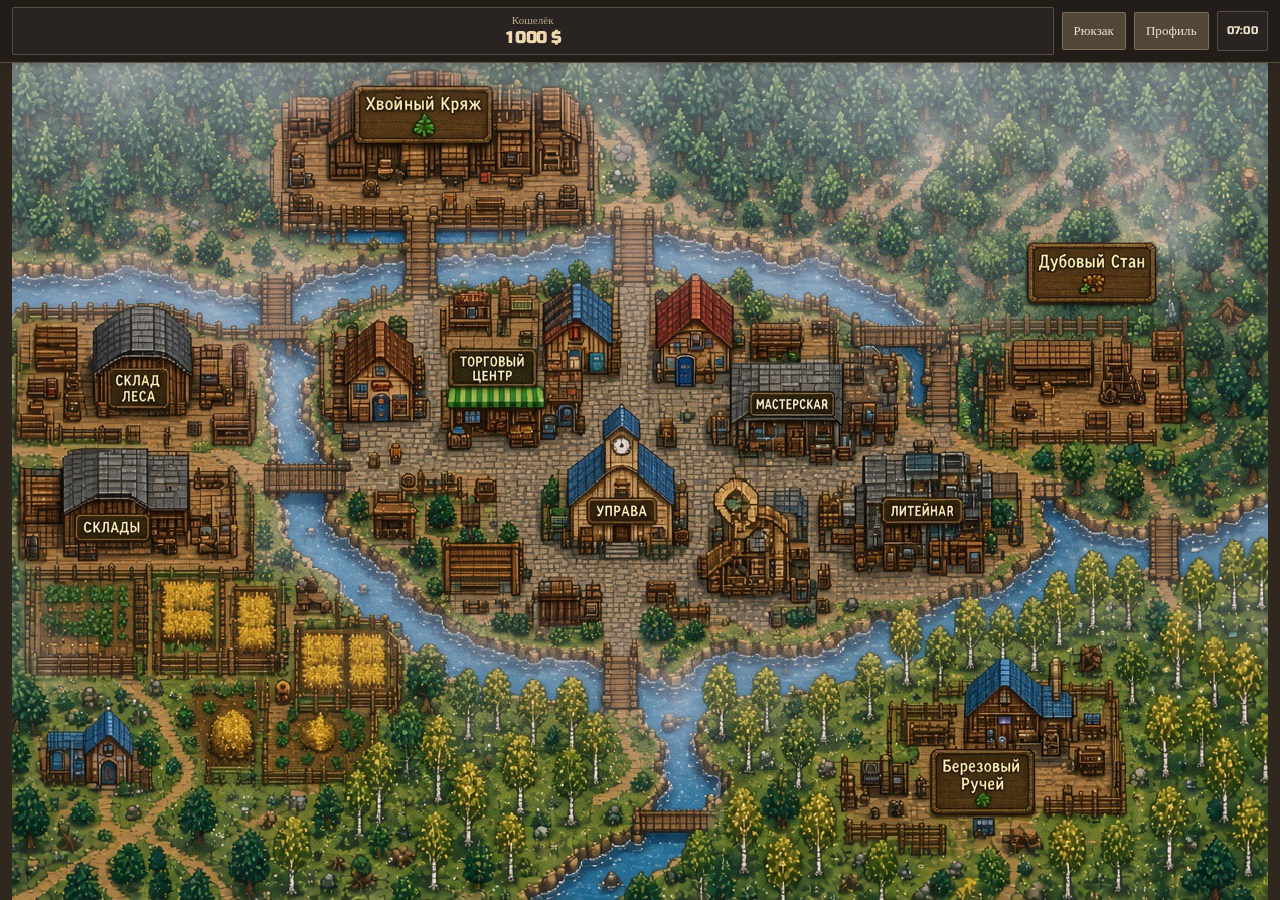
==== commit f5129a99: "Add files via upload" ====
--- a/game.html
+++ b/game.html
@@ -110,7 +110,10 @@
     <h1 hidden>Тимбер-Таун</h1>
     <p id="period" data-period="dawn" hidden>Рассвет. День <data id="day" value="1">1</data>.</p>
     <figure id="world">
-      <img id="map-dawn" src="karta.jpeg" alt="Карта Тимбер-Тауна">
+      <img id="map-dawn" src="World_map_Sunrise.jpeg" alt="Карта Тимбер-Тауна на рассвете">
+      <img id="map-day" src="World_map_day.jpeg" alt="Карта Тимбер-Тауна днём" hidden>
+      <img id="map-dusk" src="World_map_Sunset.jpeg" alt="Карта Тимбер-Тауна на закате" hidden>
+      <img id="map-night" src="World_map_Night.jpeg" alt="Карта Тимбер-Тауна ночью" hidden>
       <a href="#" tabindex="0" aria-disabled="true" aria-label="Хвойный Кряж — закрытая территория" data-spot="pine" style="left:20%;top:2%;width:24%;height:16%"></a>
       <a href="#" tabindex="0" aria-disabled="true" aria-label="Дубовый Стан — закрытая территория" data-spot="oak" style="left:76%;top:19%;width:22%;height:14%"></a>
       <a href="sklad-lesa.html" aria-label="Склад леса" data-spot="yard" style="left:1%;top:32%;width:18%;height:16%"></a>
--- a/style.css
+++ b/style.css
@@ -1796,3 +1796,14 @@
 .stat-label,.storage-footnote,.form-hint,.muted { line-height:1.65; }
 #taxes .stat-value { font-size:18px; }
 #sawmill #crew-list li,#sawmill #machine-list li { align-items:center; }
+
+
+/* Forest map artwork belongs to the sawmill zone board, not the village navigation map. */
+body[data-screen="sawmill"] #zone-grid {
+  background-image: linear-gradient(rgba(24, 31, 20, .28), rgba(24, 31, 20, .42)), url("karta.jpeg");
+  background-size: cover;
+  background-position: center;
+  background-repeat: no-repeat;
+  border-radius: 8px;
+  padding: 12px;
+}
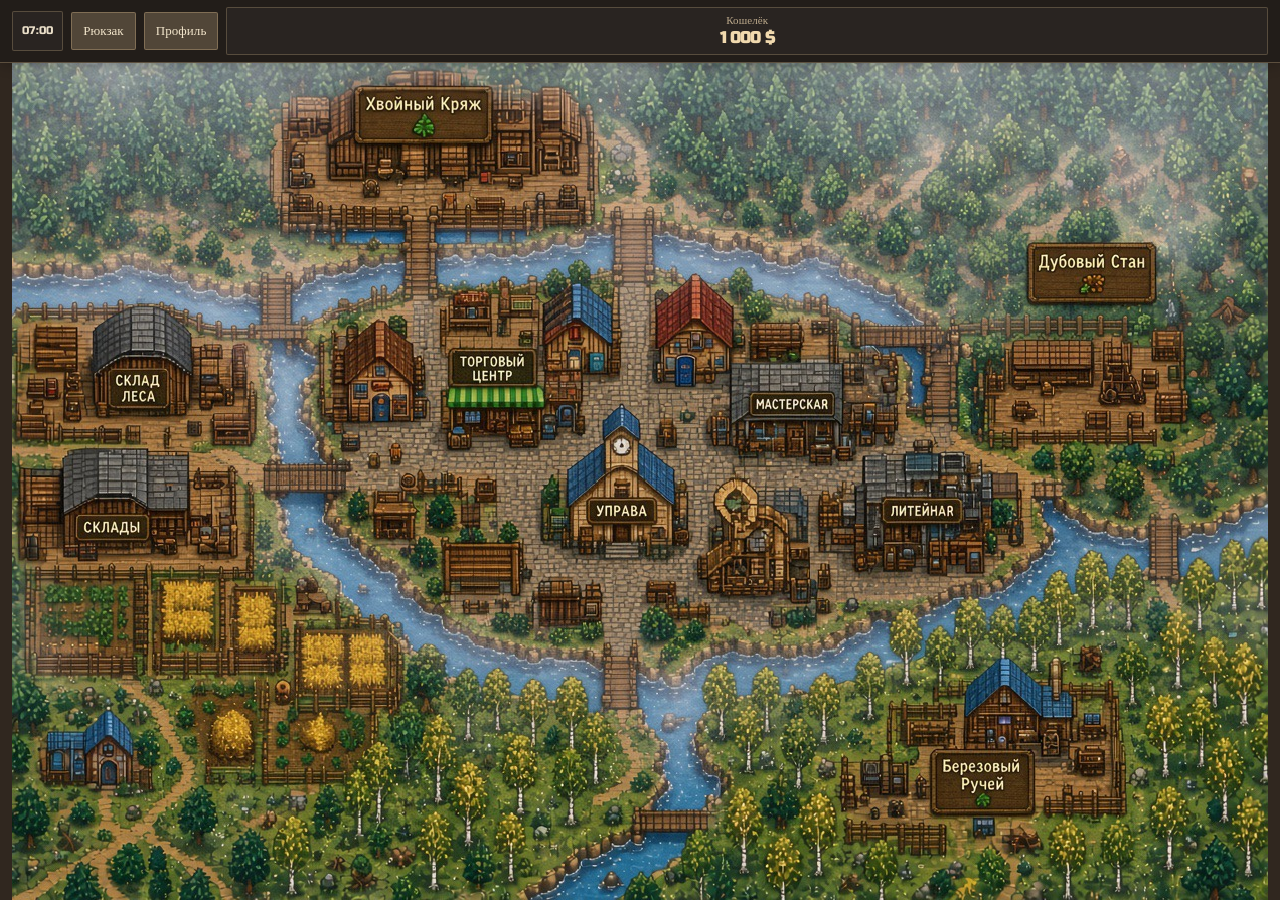
==== commit 48ff7be2: "Add files via upload" ====
--- a/game.html
+++ b/game.html
@@ -76,10 +76,10 @@
 </head>
 <body data-screen="map">
   <header id="hud">
-    <p id="wallet"><span>Кошелёк</span> <data id="money" value="1000">1 000$</data></p>
+    <p id="clock"><time id="game-time" datetime="07:00">07:00</time></p>
     <button type="button" id="open-inventory" aria-haspopup="dialog" aria-controls="inventory"><span>Рюкзак</span></button>
     <a href="profile.html" id="open-profile">Профиль</a>
-    <p id="clock"><time id="game-time" datetime="07:00">07:00</time></p>
+    <p id="wallet"><span>Кошелёк</span> <data id="money" value="1000">1 000$</data></p>
   </header>
   <div id="toasts" aria-live="polite"></div>
   <template id="toast-template">
--- a/style.css
+++ b/style.css
@@ -1332,7 +1332,7 @@
   height: 100dvh;
   min-width: 100vw;
   min-height: 100dvh;
-  object-fit: cover;
+  object-fit: contain;
   object-position: center center;
 }
 
@@ -1807,3 +1807,17 @@
   border-radius: 8px;
   padding: 12px;
 }
+
+
+/* Requested polish: transparent map shortcut, smooth folds and readable controls. */
+.map-return-link { background:transparent !important; color:#fff1d2 !important; border:1px solid rgba(255,239,205,.55) !important; box-shadow:0 2px 8px rgba(0,0,0,.55) !important; text-shadow:0 1px 3px #17110b; }
+button, .button, a[role="button"] { color:#fff0d0; }
+button:disabled, button[disabled] { color:#b7aa91; }
+details.fold-plaque > :not(summary) { overflow:hidden; animation:tt-fold-in .24s ease both; transform-origin:top; }
+@keyframes tt-fold-in { from { opacity:0; transform:translateY(-6px); } to { opacity:1; transform:translateY(0); } }
+@media (prefers-reduced-motion:reduce) { details.fold-plaque > :not(summary) { animation:none; } }
+#hud { grid-template-columns:auto auto auto minmax(0,1fr); }
+#clock { grid-column:1; grid-row:1; }
+#open-inventory { grid-column:2; grid-row:1; }
+#open-profile { grid-column:3; grid-row:1; }
+#wallet { grid-column:4; grid-row:1; justify-self:stretch; }
